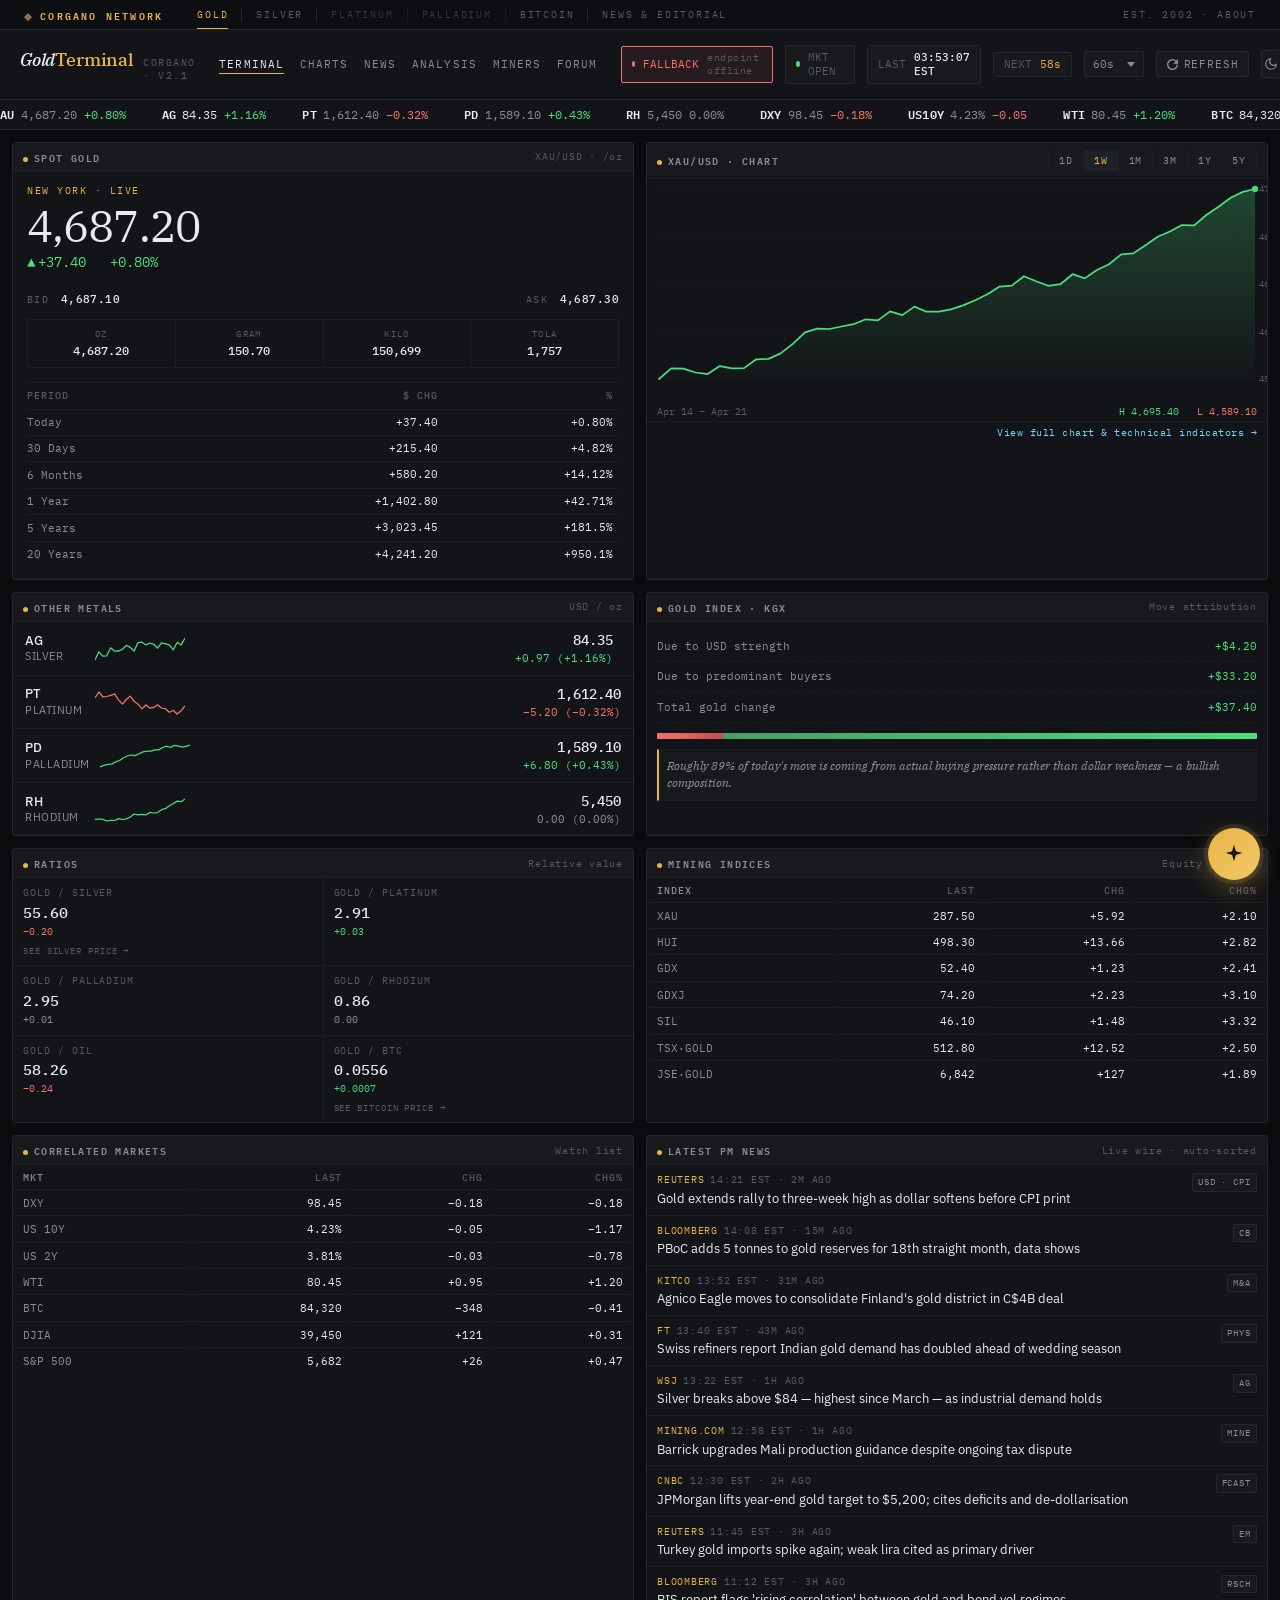
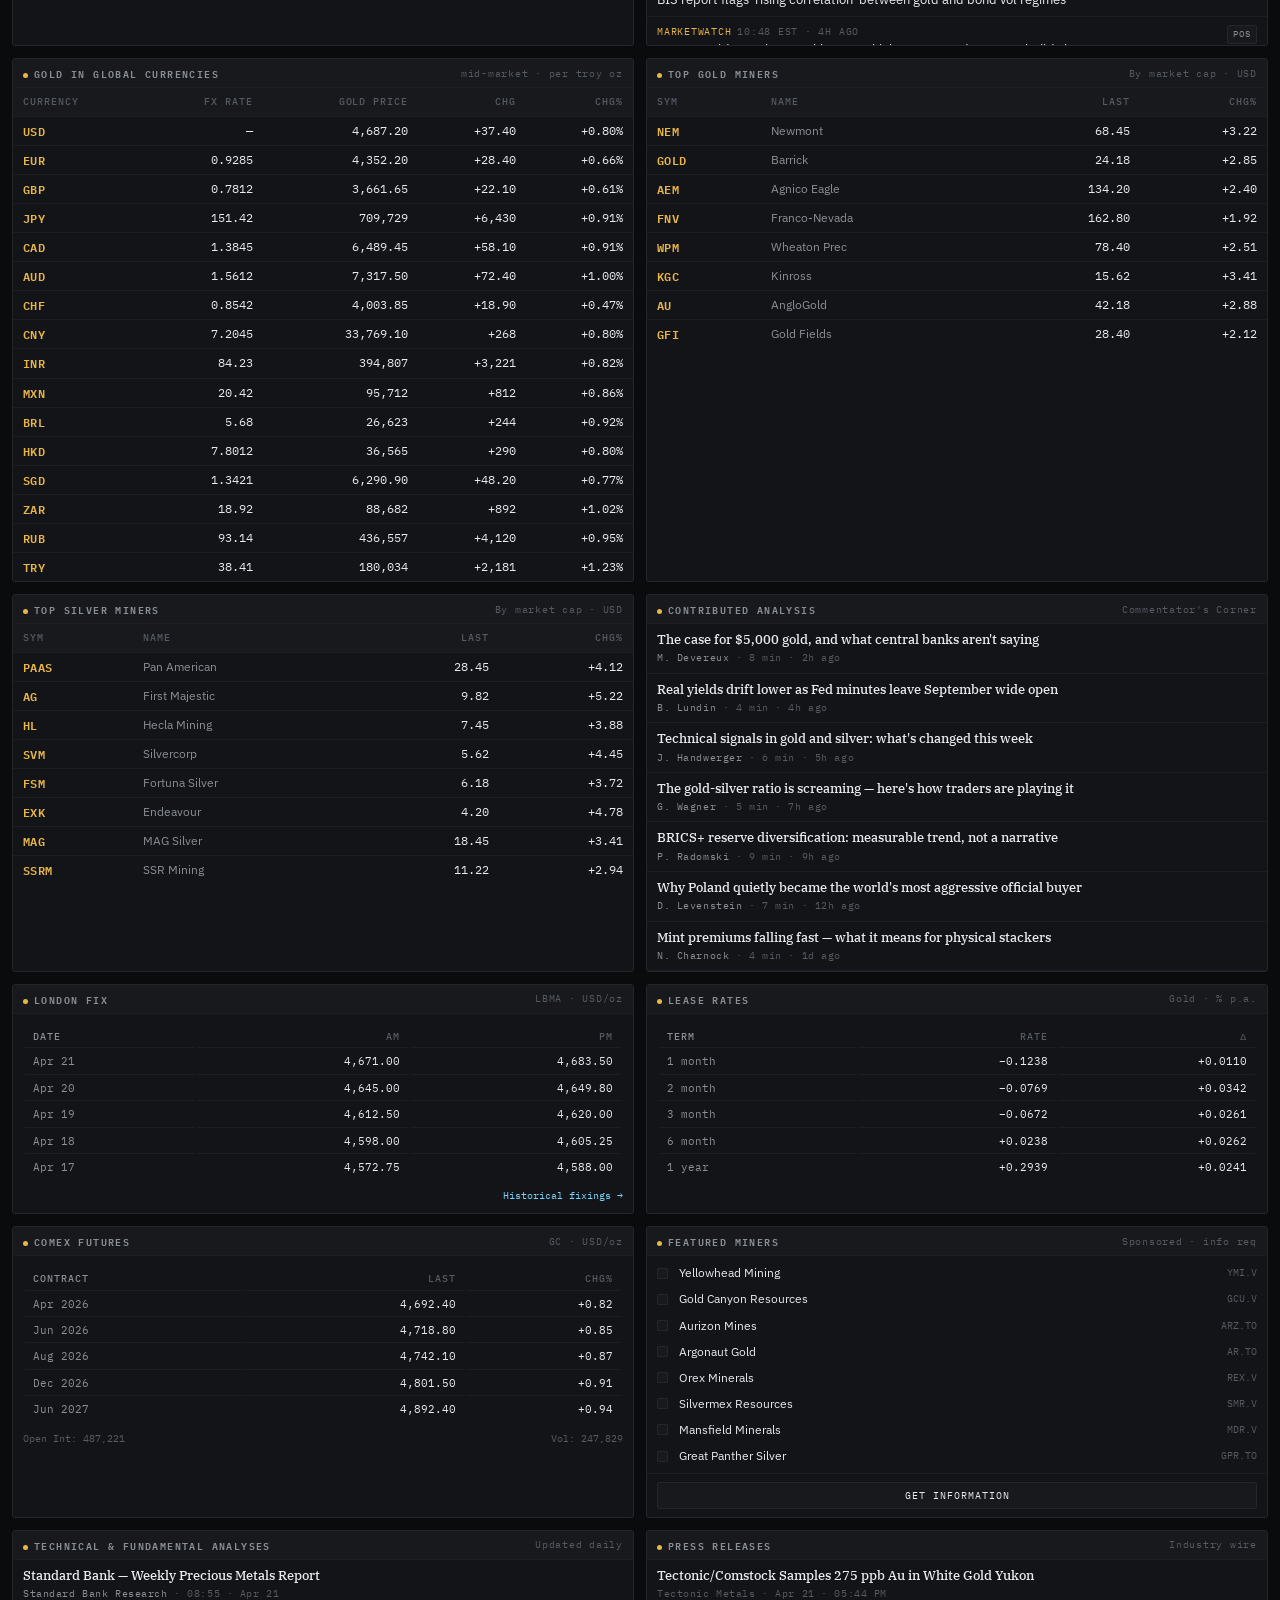
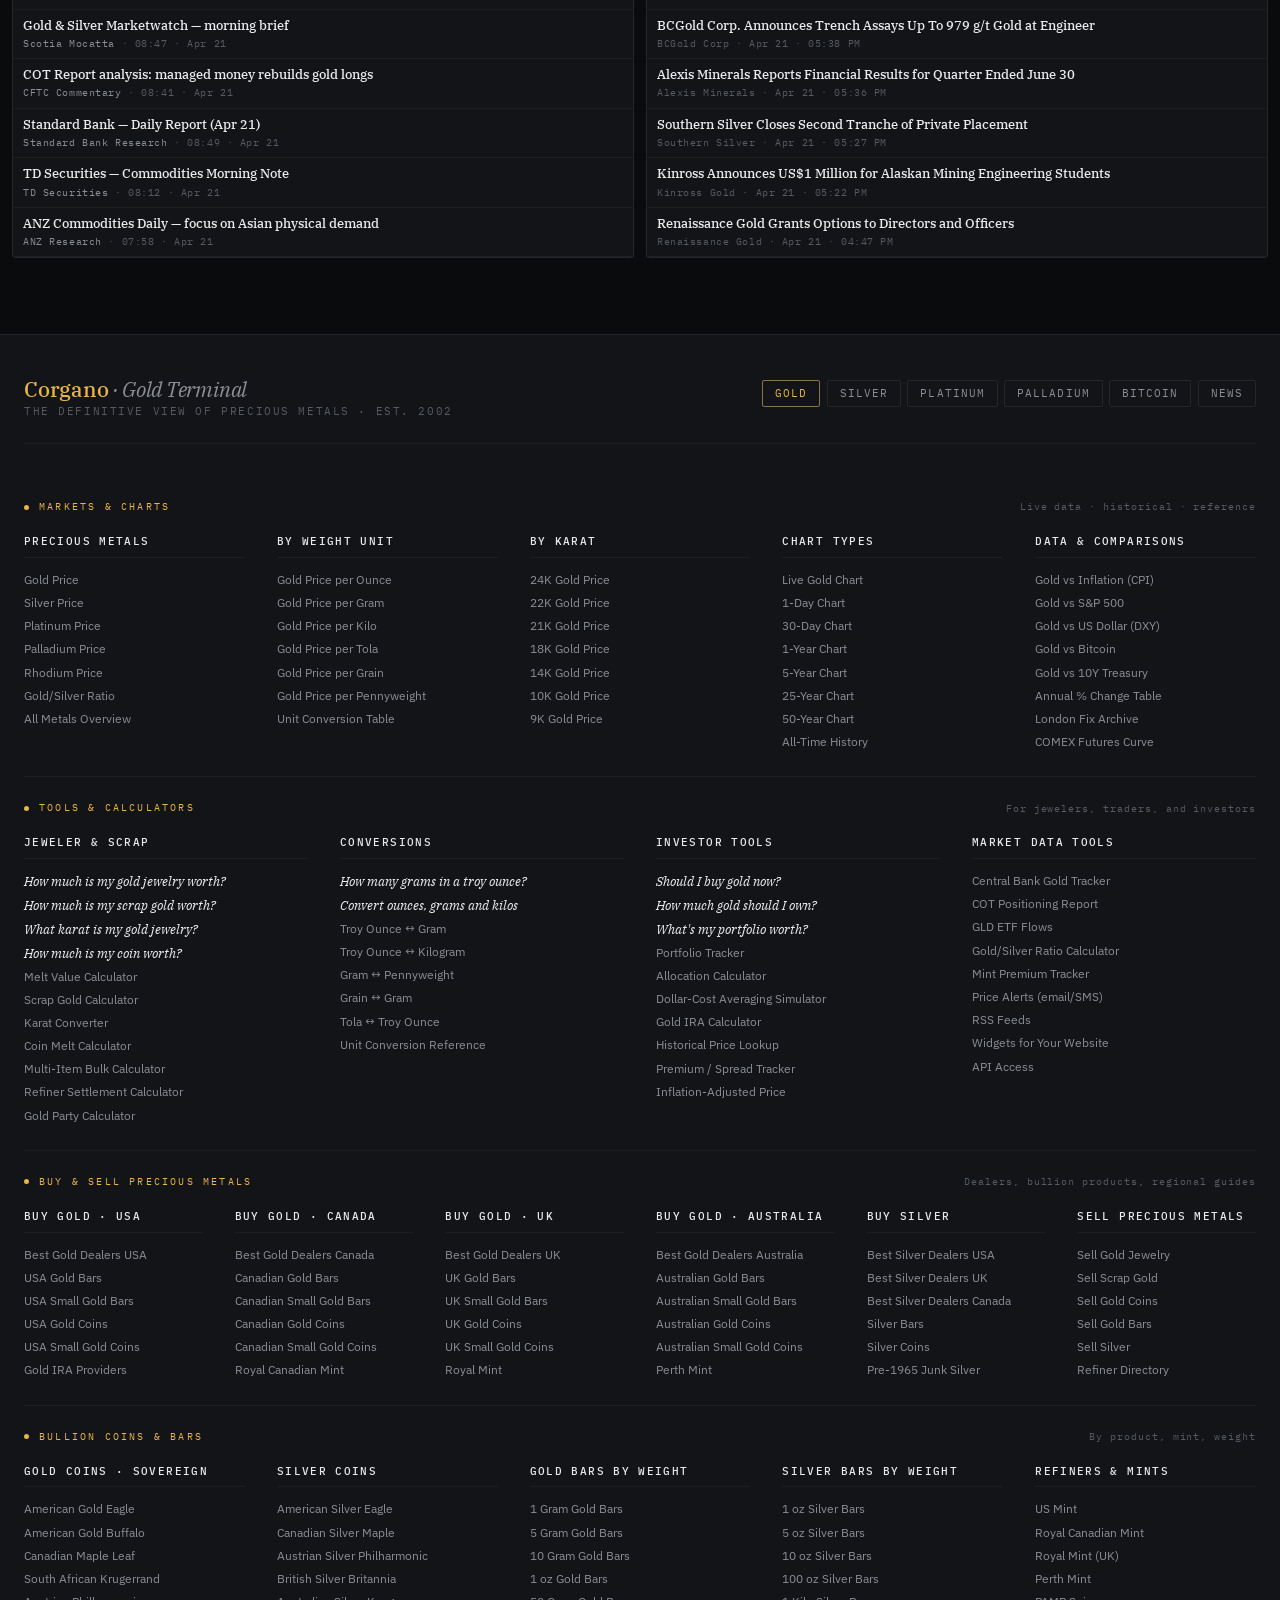
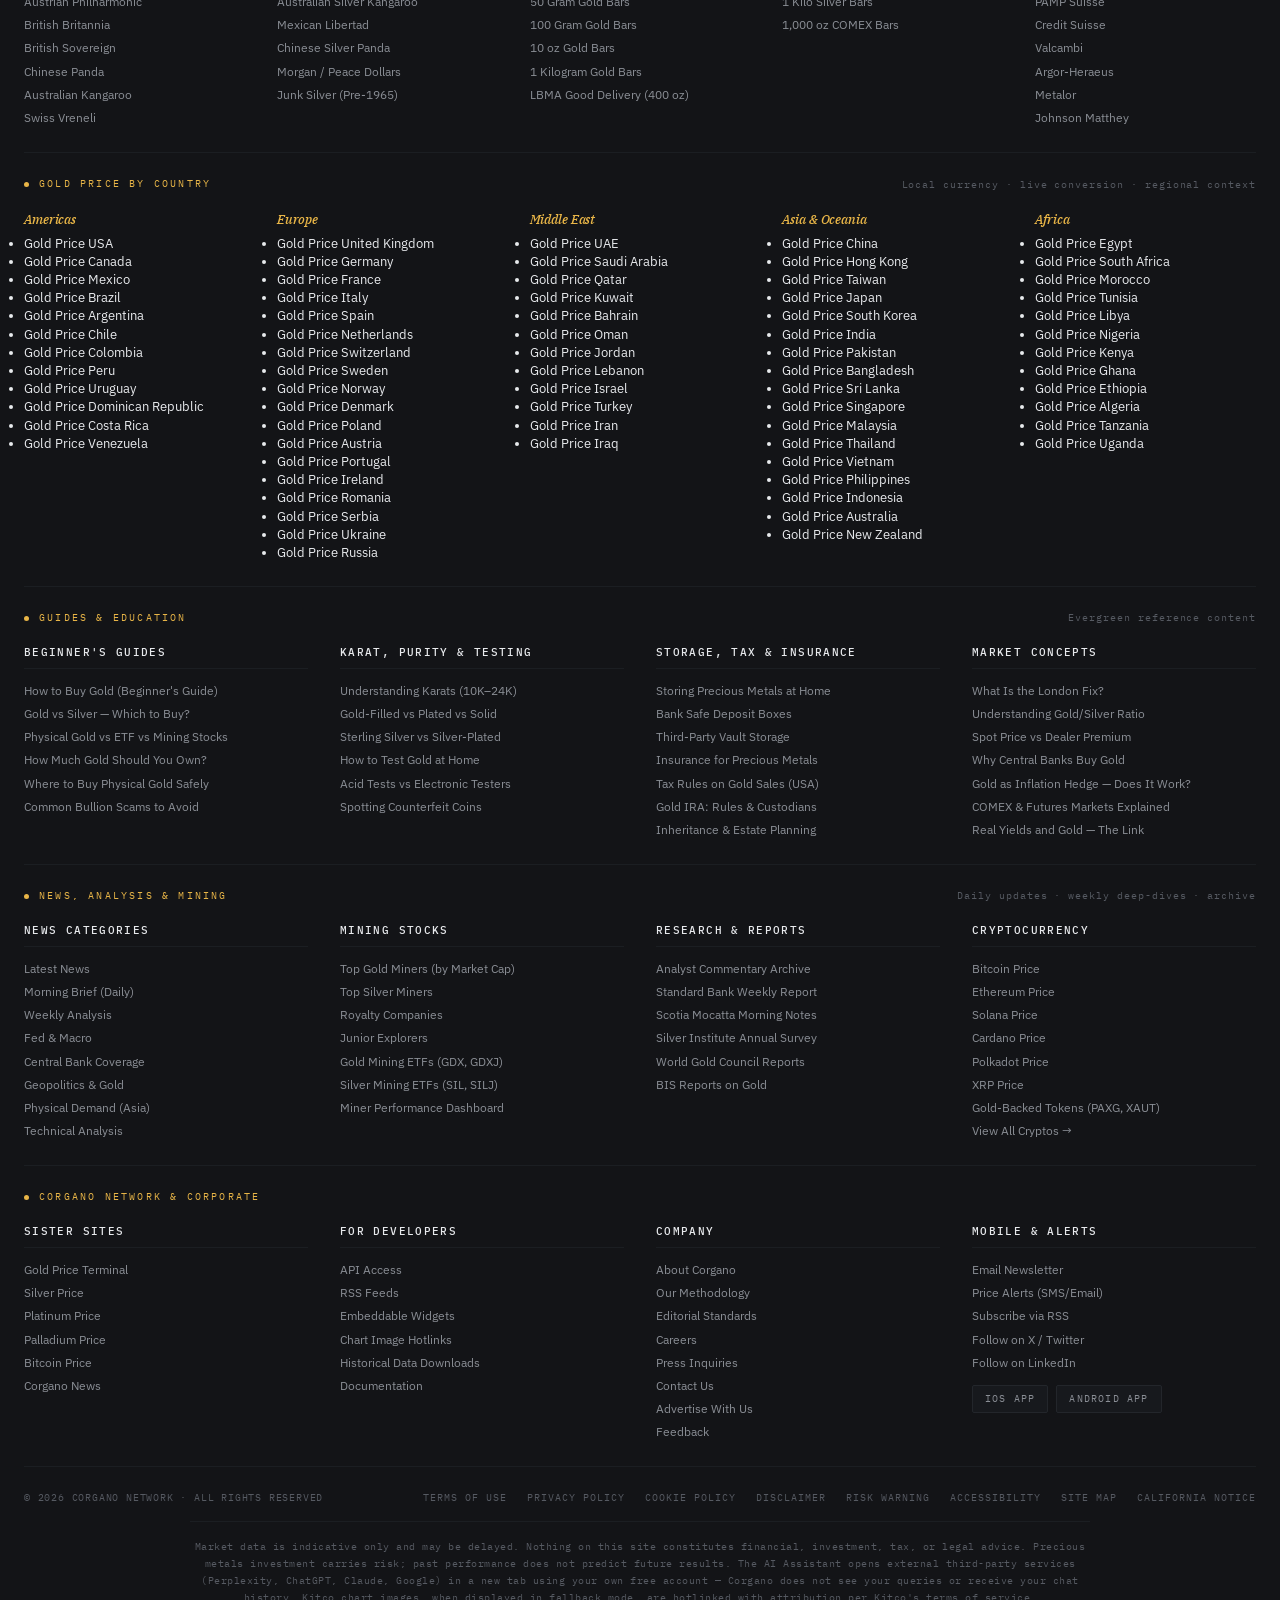
==== public/index.html @ 80f27fff "Initial" ====
<!DOCTYPE html>
<html lang="en" data-theme="dark">
<head>
<meta charset="UTF-8">
<meta name="viewport" content="width=device-width, initial-scale=1.0">
<title>Gold Terminal — Corgano Network</title>
<meta name="description" content="Live precious metals dashboard: gold, silver, platinum, palladium. Spot prices, ratios, news, miners, and FX — all on one page.">

<link rel="preconnect" href="https://fonts.googleapis.com">
<link rel="preconnect" href="https://fonts.gstatic.com" crossorigin>
<link href="https://fonts.googleapis.com/css2?family=IBM+Plex+Sans:wght@300;400;500;600;700&family=IBM+Plex+Mono:wght@400;500;600&family=IBM+Plex+Serif:ital,wght@0,400;0,500;0,600;1,400&display=swap" rel="stylesheet">

<style>
  :root[data-theme="dark"] {
    --bg: #0a0b0d;
    --bg-raised: #131417;
    --bg-card: #17191d;
    --bg-hover: #1e2126;
    --border: #23262b;
    --border-soft: #1b1e22;
    --text: #e8eaed;
    --text-muted: #8a8e95;
    --text-dim: #565a62;
    --gold: #e8b547;
    --gold-bright: #f4c969;
    --gold-dim: #8a7347;
    --up: #4ade80;
    --up-bg: rgba(74, 222, 128, 0.1);
    --down: #f87171;
    --down-bg: rgba(248, 113, 113, 0.1);
    --flat: #8a8e95;
    --link: #7dd3fc;
  }

  :root[data-theme="light"] {
    --bg: #faf7f0;
    --bg-raised: #ffffff;
    --bg-card: #ffffff;
    --bg-hover: #f3ede0;
    --border: #e5ddc8;
    --border-soft: #eee6d0;
    --text: #1a1510;
    --text-muted: #6b6152;
    --text-dim: #9a8e7a;
    --gold: #b8893a;
    --gold-bright: #c9a961;
    --gold-dim: #8a7347;
    --up: #15803d;
    --up-bg: rgba(21, 128, 61, 0.08);
    --down: #b91c1c;
    --down-bg: rgba(185, 28, 28, 0.08);
    --flat: #6b6152;
    --link: #0369a1;
  }

  * { box-sizing: border-box; margin: 0; padding: 0; }
  html { scroll-behavior: smooth; }
  body {
    font-family: 'IBM Plex Sans', -apple-system, sans-serif;
    background: var(--bg);
    color: var(--text);
    font-size: 13px;
    line-height: 1.4;
    -webkit-font-smoothing: antialiased;
    min-height: 100vh;
  }
  a { color: inherit; text-decoration: none; }
  button { font-family: inherit; cursor: pointer; border: none; background: none; color: inherit; }

  /* ─── monospace utilities ─── */
  .mono { font-family: 'IBM Plex Mono', monospace; font-variant-numeric: tabular-nums; }
  .up { color: var(--up); }
  .down { color: var(--down); }
  .flat { color: var(--flat); }

  /* ─── top bar ─── */
  .topbar {
    display: flex;
    align-items: center;
    gap: 1.5rem;
    padding: 0.65rem 1.25rem;
    background: var(--bg-raised);
    border-bottom: 1px solid var(--border);
    position: sticky;
    top: 0;
    z-index: 100;
  }
  .brand {
    display: flex;
    align-items: baseline;
    gap: 0.6rem;
  }
  .brand-mark {
    font-family: 'IBM Plex Serif', serif;
    font-style: italic;
    font-weight: 500;
    font-size: 1.15rem;
    letter-spacing: -0.01em;
  }
  .brand-mark em { color: var(--gold); font-style: normal; }
  .brand-sub {
    font-family: 'IBM Plex Mono', monospace;
    font-size: 9.5px;
    letter-spacing: 0.15em;
    text-transform: uppercase;
    color: var(--text-dim);
  }

  .topnav {
    display: flex;
    gap: 1rem;
    font-family: 'IBM Plex Mono', monospace;
    font-size: 10.5px;
    letter-spacing: 0.1em;
    text-transform: uppercase;
    color: var(--text-muted);
  }
  .topnav a { transition: color 0.15s; padding: 2px 0; }
  .topnav a:hover { color: var(--gold); }
  .topnav a.active { color: var(--text); border-bottom: 1px solid var(--gold); }

  .topbar-right {
    margin-left: auto;
    display: flex;
    align-items: center;
    gap: 0.75rem;
  }
  .status-pill {
    display: flex;
    align-items: center;
    gap: 8px;
    padding: 4px 10px;
    background: var(--bg-card);
    border: 1px solid var(--border);
    border-radius: 2px;
    font-family: 'IBM Plex Mono', monospace;
    font-size: 10.5px;
  }
  .status-dot {
    width: 6px; height: 6px; border-radius: 50%;
    background: var(--up);
    animation: livepulse 2s ease-in-out infinite;
  }
  @keyframes livepulse {
    0%, 100% { opacity: 1; box-shadow: 0 0 0 0 rgba(74, 222, 128, 0.4); }
    50% { opacity: 0.5; box-shadow: 0 0 0 3px rgba(74, 222, 128, 0); }
  }
  .status-label { color: var(--text-dim); }
  .status-value { color: var(--text); font-weight: 500; }
  .countdown-value { color: var(--gold); }

  .icon-btn {
    width: 28px; height: 28px;
    display: inline-flex;
    align-items: center;
    justify-content: center;
    background: var(--bg-card);
    border: 1px solid var(--border);
    border-radius: 2px;
    color: var(--text-muted);
    transition: all 0.15s;
  }
  .icon-btn:hover { color: var(--gold); border-color: var(--gold-dim); }

  .refresh-btn {
    display: flex;
    align-items: center;
    gap: 6px;
    padding: 5px 10px;
    background: var(--bg-card);
    border: 1px solid var(--border);
    border-radius: 2px;
    font-family: 'IBM Plex Mono', monospace;
    font-size: 10.5px;
    text-transform: uppercase;
    letter-spacing: 0.08em;
    color: var(--text-muted);
    transition: all 0.15s;
  }
  .refresh-btn:hover { color: var(--gold); border-color: var(--gold-dim); }
  .refresh-btn svg { width: 11px; height: 11px; }

  select.refresh-select {
    padding: 5px 8px;
    background: var(--bg-card);
    border: 1px solid var(--border);
    color: var(--text-muted);
    font-family: 'IBM Plex Mono', monospace;
    font-size: 10.5px;
    border-radius: 2px;
    appearance: none;
    padding-right: 22px;
    background-image: url("data:image/svg+xml;utf8,<svg xmlns='http://www.w3.org/2000/svg' viewBox='0 0 10 6' fill='%238a8e95'><path d='M0 0l5 6 5-6z'/></svg>");
    background-repeat: no-repeat;
    background-position: right 8px center;
    background-size: 8px;
  }

  .ai-trigger {
    display: flex;
    align-items: center;
    gap: 6px;
    padding: 5px 12px;
    background: linear-gradient(135deg, var(--gold), var(--gold-bright));
    color: #1a1510;
    border: none;
    border-radius: 2px;
    font-family: 'IBM Plex Mono', monospace;
    font-size: 10.5px;
    text-transform: uppercase;
    letter-spacing: 0.1em;
    font-weight: 600;
    transition: transform 0.15s;
  }
  .ai-trigger:hover { transform: translateY(-1px); }
  .ai-trigger svg { width: 12px; height: 12px; }

  /* ─── ticker ─── */
  .ticker-strip {
    background: var(--bg-raised);
    border-bottom: 1px solid var(--border);
    overflow: hidden;
    white-space: nowrap;
  }
  .ticker-track {
    display: inline-flex;
    gap: 2.25rem;
    padding: 6px 0;
    animation: ticker 80s linear infinite;
    font-family: 'IBM Plex Mono', monospace;
    font-size: 11.5px;
  }
  .ticker-item { color: var(--text-muted); }
  .ticker-item strong {
    color: var(--text);
    font-weight: 600;
    margin-right: 6px;
    letter-spacing: 0.03em;
  }
  @keyframes ticker {
    from { transform: translateX(0); }
    to { transform: translateX(-50%); }
  }

  /* ─── grid layout ─── */
  .board {
    padding: 0.75rem;
    display: grid;
    grid-template-columns: repeat(12, 1fr);
    gap: 0.75rem;
    max-width: 1600px;
    margin: 0 auto;
  }

  .panel {
    background: var(--bg-raised);
    border: 1px solid var(--border);
    border-radius: 3px;
    overflow: hidden;
    display: flex;
    flex-direction: column;
  }
  .panel-header {
    display: flex;
    align-items: center;
    justify-content: space-between;
    padding: 7px 10px;
    background: var(--bg-card);
    border-bottom: 1px solid var(--border-soft);
    flex-shrink: 0;
  }
  .panel-title {
    font-family: 'IBM Plex Mono', monospace;
    font-size: 10px;
    font-weight: 600;
    letter-spacing: 0.14em;
    text-transform: uppercase;
    color: var(--text-muted);
  }
  .panel-title .gold-dot {
    display: inline-block;
    width: 5px; height: 5px;
    background: var(--gold);
    border-radius: 50%;
    margin-right: 6px;
    vertical-align: middle;
  }
  .panel-meta {
    font-family: 'IBM Plex Mono', monospace;
    font-size: 9.5px;
    color: var(--text-dim);
    letter-spacing: 0.08em;
  }
  .panel-body { padding: 10px; flex: 1; }
  .panel-body.tight { padding: 0; }

  /* ─── col spans ─── */
  .c1  { grid-column: span 1; } .c2  { grid-column: span 2; }
  .c3  { grid-column: span 3; } .c4  { grid-column: span 4; }
  .c5  { grid-column: span 5; } .c6  { grid-column: span 6; }
  .c7  { grid-column: span 7; } .c8  { grid-column: span 8; }
  .c9  { grid-column: span 9; } .c10 { grid-column: span 10; }
  .c12 { grid-column: span 12; }

  /* ─── spot hero panel ─── */
  .spot-hero { padding: 12px 14px; }
  .spot-symbol {
    font-family: 'IBM Plex Mono', monospace;
    font-size: 10px;
    letter-spacing: 0.15em;
    color: var(--gold);
    text-transform: uppercase;
  }
  .spot-price {
    font-family: 'IBM Plex Serif', serif;
    font-size: 2.75rem;
    font-weight: 400;
    line-height: 1;
    letter-spacing: -0.02em;
    margin: 6px 0 4px;
    font-variant-numeric: tabular-nums;
    position: relative;
    transition: color 0.4s;
  }
  .spot-price.flash-up { color: var(--up); }
  .spot-price.flash-down { color: var(--down); }
  .spot-change {
    font-family: 'IBM Plex Mono', monospace;
    font-size: 0.9rem;
    margin-bottom: 12px;
  }
  .spot-change .arrow { margin-right: 2px; }

  .spot-grid {
    display: grid;
    grid-template-columns: 1fr 1fr;
    gap: 8px 14px;
    padding-top: 10px;
    border-top: 1px solid var(--border-soft);
  }
  .spot-kv { display: flex; flex-direction: column; gap: 2px; }
  .spot-kv-label {
    font-family: 'IBM Plex Mono', monospace;
    font-size: 9.5px;
    letter-spacing: 0.1em;
    text-transform: uppercase;
    color: var(--text-dim);
  }
  .spot-kv-value {
    font-family: 'IBM Plex Mono', monospace;
    font-size: 12px;
    color: var(--text);
    font-variant-numeric: tabular-nums;
  }

  /* ─── chart panel ─── */
  .chart-tabs {
    display: flex;
    gap: 0;
    border-left: 1px solid var(--border-soft);
  }
  .chart-tab {
    padding: 4px 10px;
    font-family: 'IBM Plex Mono', monospace;
    font-size: 10px;
    letter-spacing: 0.08em;
    color: var(--text-muted);
    border-right: 1px solid var(--border-soft);
    transition: all 0.15s;
  }
  .chart-tab:hover { color: var(--text); background: var(--bg-hover); }
  .chart-tab.active { color: var(--gold); background: var(--bg-hover); }

  .chart-canvas { position: relative; width: 100%; height: 220px; }
  .chart-canvas svg { width: 100%; height: 100%; display: block; }
  .chart-legend {
    display: flex;
    justify-content: space-between;
    padding: 6px 10px 2px;
    font-family: 'IBM Plex Mono', monospace;
    font-size: 10px;
    color: var(--text-dim);
  }
  .chart-expand {
    padding: 4px 10px;
    border-top: 1px solid var(--border-soft);
    font-family: 'IBM Plex Mono', monospace;
    font-size: 10px;
    color: var(--link);
    text-align: right;
    letter-spacing: 0.05em;
  }
  .chart-expand:hover { color: var(--gold); }

  /* ─── metals stack (silver/plat/pall/rhodium) ─── */
  .metals-stack { display: flex; flex-direction: column; }
  .metal-row {
    display: grid;
    grid-template-columns: auto 1fr auto;
    gap: 10px;
    align-items: center;
    padding: 9px 12px;
    border-bottom: 1px solid var(--border-soft);
  }
  .metal-row:last-child { border-bottom: none; }
  .metal-row:hover { background: var(--bg-hover); }
  .metal-name {
    font-family: 'IBM Plex Sans', sans-serif;
    font-size: 11px;
    text-transform: uppercase;
    letter-spacing: 0.05em;
    color: var(--text-muted);
    min-width: 60px;
  }
  .metal-name strong { color: var(--text); display: block; font-weight: 500; font-size: 12.5px; letter-spacing: 0.02em; }
  .metal-spark { height: 28px; }
  .metal-vals { text-align: right; font-family: 'IBM Plex Mono', monospace; }
  .metal-price { font-size: 13.5px; font-weight: 500; color: var(--text); }
  .metal-chg { font-size: 10.5px; margin-top: 1px; }

  /* ─── KGI attribution ─── */
  .kgi-row {
    display: grid;
    grid-template-columns: 1fr auto;
    gap: 8px;
    padding: 7px 0;
    border-bottom: 1px dashed var(--border-soft);
    font-family: 'IBM Plex Mono', monospace;
    font-size: 11px;
  }
  .kgi-row:last-child { border-bottom: none; font-weight: 600; padding-top: 10px; }
  .kgi-row-label { color: var(--text-muted); }
  .kgi-row-value { font-variant-numeric: tabular-nums; }
  .kgi-bar {
    height: 6px;
    background: var(--bg-card);
    border-radius: 1px;
    margin-top: 10px;
    display: flex;
    overflow: hidden;
  }
  .kgi-bar-seg {
    height: 100%;
    display: flex;
    align-items: center;
    padding: 0 4px;
  }
  .kgi-bar-usd { background: linear-gradient(90deg, var(--down), #c74c4c); flex-basis: 10%; }
  .kgi-bar-buyers { background: linear-gradient(90deg, #4a9d60, var(--up)); flex-basis: 90%; }
  .kgi-summary {
    margin-top: 10px;
    padding: 8px;
    background: var(--bg-card);
    border: 1px solid var(--border-soft);
    border-left: 2px solid var(--gold);
    font-family: 'IBM Plex Serif', serif;
    font-size: 11.5px;
    font-style: italic;
    color: var(--text-muted);
    line-height: 1.45;
  }

  /* ─── ratios ─── */
  .ratio-grid {
    display: grid;
    grid-template-columns: 1fr 1fr;
    gap: 1px;
    background: var(--border-soft);
  }
  .ratio-cell {
    background: var(--bg-raised);
    padding: 8px 10px;
    display: flex;
    flex-direction: column;
    gap: 2px;
  }
  .ratio-label {
    font-family: 'IBM Plex Mono', monospace;
    font-size: 9.5px;
    letter-spacing: 0.1em;
    text-transform: uppercase;
    color: var(--text-dim);
  }
  .ratio-value {
    font-family: 'IBM Plex Mono', monospace;
    font-size: 15px;
    font-weight: 500;
    color: var(--text);
    font-variant-numeric: tabular-nums;
  }
  .ratio-chg { font-family: 'IBM Plex Mono', monospace; font-size: 10px; }

  /* ─── generic data table ─── */
  table.dt {
    width: 100%;
    border-collapse: collapse;
    font-family: 'IBM Plex Mono', monospace;
    font-size: 11.5px;
  }
  table.dt th {
    text-align: left;
    padding: 7px 10px;
    font-family: 'IBM Plex Mono', monospace;
    font-size: 9.5px;
    font-weight: 500;
    letter-spacing: 0.1em;
    text-transform: uppercase;
    color: var(--text-dim);
    background: var(--bg-card);
    border-bottom: 1px solid var(--border-soft);
    position: sticky;
    top: 0;
  }
  table.dt th.num, table.dt td.num { text-align: right; font-variant-numeric: tabular-nums; }
  table.dt td {
    padding: 6px 10px;
    border-bottom: 1px solid var(--border-soft);
    color: var(--text);
  }
  table.dt tr:last-child td { border-bottom: none; }
  table.dt tr:hover td { background: var(--bg-hover); }
  table.dt .sym {
    font-weight: 600;
    color: var(--gold);
    letter-spacing: 0.03em;
  }
  table.dt .name {
    color: var(--text-muted);
    font-family: 'IBM Plex Sans', sans-serif;
    font-size: 11.5px;
  }

  /* ─── news feed ─── */
  .news-list { max-height: 480px; overflow-y: auto; }
  .news-list::-webkit-scrollbar { width: 6px; }
  .news-list::-webkit-scrollbar-track { background: transparent; }
  .news-list::-webkit-scrollbar-thumb { background: var(--border); border-radius: 3px; }
  .news-item {
    display: grid;
    grid-template-columns: 1fr auto;
    gap: 10px;
    padding: 8px 10px;
    border-bottom: 1px solid var(--border-soft);
    align-items: start;
    cursor: pointer;
  }
  .news-item:hover { background: var(--bg-hover); }
  .news-item:hover .news-head { color: var(--gold); }
  .news-meta {
    font-family: 'IBM Plex Mono', monospace;
    font-size: 9.5px;
    letter-spacing: 0.08em;
    color: var(--text-dim);
    margin-bottom: 3px;
    text-transform: uppercase;
  }
  .news-source { color: var(--gold); margin-right: 6px; }
  .news-head {
    font-size: 12.5px;
    line-height: 1.35;
    color: var(--text);
    transition: color 0.15s;
    font-weight: 400;
  }
  .news-tag {
    font-family: 'IBM Plex Mono', monospace;
    font-size: 9px;
    letter-spacing: 0.1em;
    text-transform: uppercase;
    padding: 2px 5px;
    background: var(--bg-card);
    border: 1px solid var(--border);
    color: var(--text-muted);
    border-radius: 2px;
    white-space: nowrap;
    align-self: start;
  }

  /* ─── commentary list ─── */
  .cmt-item {
    padding: 8px 10px;
    border-bottom: 1px solid var(--border-soft);
    cursor: pointer;
  }
  .cmt-item:hover { background: var(--bg-hover); }
  .cmt-item:hover .cmt-title { color: var(--gold); }
  .cmt-title {
    font-family: 'IBM Plex Serif', serif;
    font-size: 13px;
    line-height: 1.25;
    font-weight: 500;
    color: var(--text);
    margin-bottom: 3px;
    transition: color 0.15s;
  }
  .cmt-byline {
    font-family: 'IBM Plex Mono', monospace;
    font-size: 9.5px;
    letter-spacing: 0.06em;
    color: var(--text-dim);
  }
  .cmt-byline .author { color: var(--text-muted); }

  /* ─── lease rates / london fix compact tables ─── */
  .mini-table { width: 100%; font-family: 'IBM Plex Mono', monospace; font-size: 11px; }
  .mini-table th, .mini-table td {
    padding: 4px 8px;
    text-align: right;
    font-variant-numeric: tabular-nums;
  }
  .mini-table th:first-child, .mini-table td:first-child { text-align: left; color: var(--text-muted); }
  .mini-table th {
    font-size: 9.5px;
    text-transform: uppercase;
    letter-spacing: 0.1em;
    color: var(--text-dim);
    font-weight: 500;
    border-bottom: 1px solid var(--border-soft);
  }
  .mini-table td { border-bottom: 1px solid var(--border-soft); color: var(--text); }
  .mini-table tr:last-child td { border-bottom: none; }

  /* ─── featured miners (ad-style) ─── */
  .featured-list { padding: 4px 0; }
  .featured-row {
    display: grid;
    grid-template-columns: 14px 1fr auto;
    gap: 8px;
    align-items: center;
    padding: 5px 10px;
    cursor: pointer;
    font-size: 11.5px;
  }
  .featured-row:hover { background: var(--bg-hover); }
  .featured-row:hover .featured-name { color: var(--gold); }
  .featured-check {
    width: 11px; height: 11px;
    border: 1px solid var(--border);
    border-radius: 1px;
    background: var(--bg-card);
  }
  .featured-name { color: var(--text); transition: color 0.15s; }
  .featured-ticker {
    font-family: 'IBM Plex Mono', monospace;
    font-size: 10px;
    color: var(--text-dim);
  }

  /* ─── footer ─── */
  footer {
    padding: 2rem 1.25rem 1.5rem;
    border-top: 1px solid var(--border);
    background: var(--bg-raised);
    margin-top: 1rem;
  }
  .foot-grid {
    max-width: 1600px;
    margin: 0 auto;
    display: grid;
    grid-template-columns: 2fr 1fr 1fr 1fr;
    gap: 2rem;
    padding-bottom: 1.5rem;
    border-bottom: 1px solid var(--border-soft);
  }
  .foot-brand-line {
    font-family: 'IBM Plex Serif', serif;
    font-style: italic;
    font-size: 1rem;
    color: var(--text-muted);
    margin-bottom: 8px;
  }
  .foot-brand-line strong { color: var(--gold); font-style: normal; font-weight: 500; }
  .foot-desc { font-size: 12px; color: var(--text-dim); line-height: 1.5; max-width: 40ch; }
  .foot-col h4 {
    font-family: 'IBM Plex Mono', monospace;
    font-size: 10px;
    letter-spacing: 0.15em;
    text-transform: uppercase;
    color: var(--text-dim);
    margin-bottom: 10px;
    font-weight: 500;
  }
  .foot-col ul { list-style: none; display: flex; flex-direction: column; gap: 6px; }
  .foot-col a { font-size: 12px; color: var(--text-muted); transition: color 0.15s; }
  .foot-col a:hover { color: var(--gold); }
  .foot-bottom {
    max-width: 1600px;
    margin: 1.5rem auto 0;
    font-family: 'IBM Plex Mono', monospace;
    font-size: 10px;
    color: var(--text-dim);
    letter-spacing: 0.05em;
    line-height: 1.6;
  }

  /* ─── AI widget ─── */
  .ai-widget {
    position: fixed;
    bottom: 1.25rem;
    right: 1.25rem;
    z-index: 200;
  }
  .ai-fab {
    width: 52px; height: 52px;
    border-radius: 50%;
    background: linear-gradient(135deg, var(--gold), var(--gold-bright));
    color: #1a1510;
    display: flex;
    align-items: center;
    justify-content: center;
    box-shadow: 0 8px 24px rgba(232, 181, 71, 0.3), 0 0 0 4px rgba(232, 181, 71, 0.12);
    cursor: pointer;
    transition: transform 0.2s ease;
  }
  .ai-fab:hover { transform: scale(1.08); }
  .ai-fab svg { width: 22px; height: 22px; }
  .ai-fab.open { transform: rotate(45deg); }

  .ai-panel {
    position: absolute;
    bottom: 64px;
    right: 0;
    width: 360px;
    background: var(--bg-raised);
    border: 1px solid var(--border);
    border-radius: 4px;
    box-shadow: 0 20px 60px rgba(0,0,0,0.5);
    overflow: hidden;
    display: none;
    flex-direction: column;
  }
  .ai-panel.open { display: flex; animation: slideUp 0.25s ease; }
  @keyframes slideUp {
    from { opacity: 0; transform: translateY(12px); }
    to { opacity: 1; transform: translateY(0); }
  }
  .ai-panel-head {
    padding: 12px 14px;
    background: var(--bg-card);
    border-bottom: 1px solid var(--border-soft);
  }
  .ai-panel-title {
    font-family: 'IBM Plex Serif', serif;
    font-size: 15px;
    font-weight: 500;
    margin-bottom: 2px;
  }
  .ai-panel-title em { font-style: italic; color: var(--gold); }
  .ai-panel-sub {
    font-family: 'IBM Plex Mono', monospace;
    font-size: 10px;
    letter-spacing: 0.08em;
    color: var(--text-dim);
    text-transform: uppercase;
  }
  .ai-service-row {
    display: flex;
    gap: 4px;
    padding: 10px 14px;
    border-bottom: 1px solid var(--border-soft);
    background: var(--bg-card);
  }
  .ai-service-label {
    font-family: 'IBM Plex Mono', monospace;
    font-size: 10px;
    text-transform: uppercase;
    letter-spacing: 0.1em;
    color: var(--text-dim);
    align-self: center;
    margin-right: 6px;
  }
  .ai-svc-btn {
    padding: 4px 10px;
    background: var(--bg-raised);
    border: 1px solid var(--border);
    border-radius: 2px;
    font-family: 'IBM Plex Mono', monospace;
    font-size: 10.5px;
    color: var(--text-muted);
    transition: all 0.15s;
  }
  .ai-svc-btn:hover { color: var(--text); border-color: var(--gold-dim); }
  .ai-svc-btn.active { color: #1a1510; background: var(--gold); border-color: var(--gold); font-weight: 600; }

  .ai-prompts { padding: 10px 14px; }
  .ai-prompts h5 {
    font-family: 'IBM Plex Mono', monospace;
    font-size: 9.5px;
    letter-spacing: 0.15em;
    text-transform: uppercase;
    color: var(--text-dim);
    margin-bottom: 8px;
    font-weight: 500;
  }
  .ai-prompt-list { display: flex; flex-direction: column; gap: 4px; }
  .ai-prompt-btn {
    text-align: left;
    padding: 8px 10px;
    background: var(--bg-card);
    border: 1px solid var(--border-soft);
    border-radius: 2px;
    font-size: 12px;
    color: var(--text);
    transition: all 0.15s;
    display: flex;
    align-items: center;
    justify-content: space-between;
  }
  .ai-prompt-btn:hover {
    border-color: var(--gold-dim);
    background: var(--bg-hover);
  }
  .ai-prompt-btn svg {
    width: 11px; height: 11px;
    color: var(--text-dim);
    transition: all 0.15s;
  }
  .ai-prompt-btn:hover svg { color: var(--gold); transform: translateX(2px); }

  .ai-custom {
    padding: 10px 14px;
    border-top: 1px solid var(--border-soft);
    background: var(--bg-card);
    display: flex;
    gap: 6px;
  }
  .ai-custom input {
    flex: 1;
    background: var(--bg-raised);
    border: 1px solid var(--border);
    color: var(--text);
    padding: 7px 10px;
    border-radius: 2px;
    font-family: 'IBM Plex Sans', sans-serif;
    font-size: 12px;
  }
  .ai-custom input:focus { outline: none; border-color: var(--gold-dim); }
  .ai-custom button {
    padding: 7px 12px;
    background: var(--gold);
    color: #1a1510;
    border-radius: 2px;
    font-family: 'IBM Plex Mono', monospace;
    font-size: 11px;
    font-weight: 600;
    text-transform: uppercase;
    letter-spacing: 0.08em;
  }

  /* ─── Corgano in-house commentary badges ─── */
  .cmt-corgano {
    position: relative;
    border-left: 2px solid var(--gold);
  }
  .cmt-corgano:hover { background: var(--bg-hover); }
  .cmt-corgano-badge {
    display: inline-block;
    font-family: 'IBM Plex Mono', monospace;
    font-size: 8.5px;
    font-weight: 600;
    letter-spacing: 0.2em;
    color: var(--gold);
    padding: 1px 5px;
    border: 1px solid var(--gold-dim);
    border-radius: 2px;
    margin-right: 6px;
    vertical-align: 1px;
  }
  .cmt-category {
    font-family: 'IBM Plex Mono', monospace;
    font-size: 9px;
    letter-spacing: 0.12em;
    text-transform: uppercase;
    color: var(--text-dim);
    margin-right: 6px;
  }
  .cmt-excerpt {
    font-family: 'IBM Plex Sans', sans-serif;
    font-size: 11.5px;
    line-height: 1.4;
    color: var(--text-muted);
    margin-top: 4px;
    margin-bottom: 4px;
    display: -webkit-box;
    -webkit-line-clamp: 2;
    line-clamp: 2;
    -webkit-box-orient: vertical;
    overflow: hidden;
  }

  /* ─── bid/ask compact strip ─── */
  .bid-ask-strip {
    display: flex;
    justify-content: space-between;
    gap: 10px;
    padding: 8px 0 0;
    font-family: 'IBM Plex Mono', monospace;
    font-size: 10.5px;
    color: var(--text-dim);
    letter-spacing: 0.04em;
    margin-bottom: 12px;
  }
  .bid-ask-strip em {
    font-style: normal;
    text-transform: uppercase;
    letter-spacing: 0.15em;
    font-size: 9.5px;
    margin-right: 4px;
  }
  .bid-ask-strip b { color: var(--text); font-weight: 500; }

  /* ─── per-unit conversion strip ─── */
  .unit-strip {
    display: grid;
    grid-template-columns: repeat(4, 1fr);
    gap: 1px;
    background: var(--border-soft);
    border: 1px solid var(--border-soft);
    margin-bottom: 14px;
  }
  .unit-cell {
    background: var(--bg-raised);
    padding: 8px 4px;
    text-align: center;
  }
  .unit-label {
    font-family: 'IBM Plex Mono', monospace;
    font-size: 9px;
    letter-spacing: 0.15em;
    text-transform: uppercase;
    color: var(--text-dim);
    margin-bottom: 3px;
  }
  .unit-value {
    font-family: 'IBM Plex Mono', monospace;
    font-size: 11.5px;
    font-weight: 500;
    color: var(--text);
    font-variant-numeric: tabular-nums;
  }

  /* ─── multi-timeframe performance table ─── */
  .perf-table {
    width: 100%;
    border-collapse: collapse;
    font-family: 'IBM Plex Mono', monospace;
    font-size: 11px;
    border-top: 1px solid var(--border-soft);
  }
  .perf-table th {
    padding: 6px 6px 6px 0;
    text-align: left;
    font-size: 9.5px;
    font-weight: 500;
    letter-spacing: 0.1em;
    text-transform: uppercase;
    color: var(--text-dim);
    border-bottom: 1px solid var(--border-soft);
  }
  .perf-table th.num, .perf-table td.num {
    text-align: right;
    font-variant-numeric: tabular-nums;
  }
  .perf-table td {
    padding: 5px 6px 5px 0;
    border-bottom: 1px solid var(--border-soft);
    color: var(--text);
  }
  .perf-table td:first-child {
    color: var(--text-muted);
    font-size: 10.5px;
  }
  .perf-table tr:last-child td { border-bottom: none; }
  .perf-table tr:hover td { background: var(--bg-hover); }

  /* ─── fallback-mode styles ─── */
  .fallback-chart {
    display: block;
    padding: 1rem;
    background: var(--bg-card);
    border: 1px dashed var(--border);
    border-radius: 3px;
    text-align: center;
    text-decoration: none;
    transition: border-color 0.2s;
  }
  .fallback-chart:hover { border-color: var(--gold-dim); }
  .fallback-chart img {
    max-width: 100%;
    height: auto;
    filter: saturate(0.85);
    border-radius: 2px;
  }
  .fallback-attribution {
    display: block;
    margin-top: 8px;
    font-family: 'IBM Plex Mono', monospace;
    font-size: 9.5px;
    letter-spacing: 0.12em;
    text-transform: uppercase;
    color: var(--text-dim);
  }
  .fallback-pill {
    background: rgba(248, 113, 113, 0.08) !important;
    border-color: var(--down) !important;
  }
  .fallback-pill .status-label { color: var(--down) !important; }
  .fallback-pill .fallback-dot {
    width: 6px; height: 6px; border-radius: 50%;
    background: var(--down);
    animation: livepulse 1.5s ease-in-out infinite;
  }
  .fallback-reason {
    color: var(--text-dim);
    font-size: 9.5px;
    text-transform: lowercase;
    letter-spacing: 0.05em;
  }
  .stale { opacity: 0.55; }

  /* ─── CORGANO NETWORK STRIP (top of page) ─── */
  .network-strip {
    display: flex;
    align-items: center;
    gap: 0;
    padding: 0 1.5rem;
    height: 30px;
    background: #0d0e11;
    border-bottom: 1px solid var(--border);
    font-family: 'IBM Plex Mono', monospace;
    font-size: 10px;
    letter-spacing: 0.18em;
    text-transform: uppercase;
    overflow-x: auto;
    white-space: nowrap;
  }
  .network-strip-label {
    color: var(--gold);
    margin-right: 1.25rem;
    font-weight: 600;
    flex-shrink: 0;
    letter-spacing: 0.22em;
  }
  .network-strip-label::before {
    content: '◆';
    margin-right: 6px;
    color: var(--gold-dim);
  }
  .network-strip nav {
    display: flex;
    gap: 0;
    flex-shrink: 0;
  }
  .network-strip nav a {
    position: relative;
    padding: 0 14px;
    line-height: 30px;
    color: var(--text-dim);
    transition: color 0.15s;
  }
  .network-strip nav a:not(:last-child)::after {
    content: '';
    position: absolute;
    right: 0;
    top: 8px;
    bottom: 8px;
    width: 1px;
    background: var(--border);
  }
  .network-strip nav a:hover { color: var(--text); }
  .network-strip nav a.current { color: var(--gold); }
  .network-strip nav a.current::before {
    content: '';
    position: absolute;
    left: 14px;
    right: 14px;
    bottom: 0;
    height: 2px;
    background: var(--gold);
  }
  .network-strip nav a.future {
    color: var(--text-dim);
    opacity: 0.55;
    cursor: not-allowed;
  }
  .network-strip nav a.future::after-text {
    content: ' soon';
    color: var(--gold-dim);
  }
  .network-strip-tag {
    margin-left: auto;
    color: var(--text-dim);
    font-size: 9.5px;
    flex-shrink: 0;
  }

  /* ─── cross-link indicators on data rows ─── */
  a.ticker-item {
    cursor: pointer;
    text-decoration: none;
    color: inherit;
  }
  a.ticker-item:hover {
    color: var(--gold) !important;
    background: var(--bg-hover);
  }
  a.ticker-item:hover strong { color: var(--gold); }
  .metal-row.linkable {
    cursor: pointer;
    transition: background 0.15s;
    text-decoration: none;
    color: inherit;
  }
  .metal-row.linkable:hover { background: var(--bg-hover); }
  .metal-row.linkable:hover .metal-name strong { color: var(--gold); }
  .metal-row.linkable::after {
    content: '→';
    position: absolute;
    right: 8px;
    top: 50%;
    transform: translateY(-50%);
    color: var(--text-dim);
    font-size: 11px;
    opacity: 0;
    transition: opacity 0.15s, transform 0.15s;
  }
  .metal-row.linkable { position: relative; padding-right: 20px; }
  .metal-row.linkable:hover::after { opacity: 1; color: var(--gold); transform: translateY(-50%) translateX(3px); }

  /* ─── ratios panel: "see silver →" subtle inline CTA ─── */
  .ratio-cell .ratio-cross {
    display: block;
    margin-top: 4px;
    font-family: 'IBM Plex Mono', monospace;
    font-size: 9px;
    letter-spacing: 0.1em;
    color: var(--text-dim);
    text-transform: uppercase;
    transition: color 0.15s;
  }
  .ratio-cell .ratio-cross:hover { color: var(--gold); }
  .ratio-cell .ratio-cross::after { content: ' →'; }

  /* ─── CORGANO NETWORK STRIP END ─── */

  /* ─── MEGA FOOTER ─── */
  .mega-footer {
    margin-top: 4rem;
    background: var(--bg-raised);
    border-top: 1px solid var(--border);
    padding: 2.5rem 1.5rem 1.25rem;
  }
  .mf-inner { max-width: 1600px; margin: 0 auto; }

  .mf-brand {
    display: flex;
    align-items: baseline;
    justify-content: space-between;
    flex-wrap: wrap;
    gap: 1rem;
    padding-bottom: 1.5rem;
    border-bottom: 1px solid var(--border-soft);
    margin-bottom: 2rem;
  }
  .mf-brand-line {
    font-family: 'IBM Plex Serif', serif;
    font-style: italic;
    font-weight: 400;
    font-size: 1.3rem;
    color: var(--text-muted);
    letter-spacing: -0.01em;
  }
  .mf-brand-line strong { color: var(--gold); font-weight: 500; font-style: normal; }
  .mf-brand-tag {
    font-family: 'IBM Plex Mono', monospace;
    font-size: 10.5px;
    letter-spacing: 0.15em;
    text-transform: uppercase;
    color: var(--text-dim);
  }

  .mf-network { display: flex; gap: 0.4rem; flex-wrap: wrap; }
  .mf-network a {
    padding: 5px 12px;
    border: 1px solid var(--border);
    border-radius: 2px;
    font-family: 'IBM Plex Mono', monospace;
    font-size: 10.5px;
    letter-spacing: 0.1em;
    text-transform: uppercase;
    color: var(--text-muted);
    transition: all 0.15s;
  }
  .mf-network a:hover { color: var(--gold); border-color: var(--gold-dim); background: var(--bg-hover); }
  .mf-network a.current { color: var(--gold); border-color: var(--gold-dim); }

  .mf-section {
    padding: 1.5rem 0;
    border-bottom: 1px solid var(--border-soft);
  }
  .mf-section-label {
    font-family: 'IBM Plex Mono', monospace;
    font-size: 10px;
    letter-spacing: 0.22em;
    text-transform: uppercase;
    color: var(--gold);
    margin-bottom: 1.25rem;
    display: flex;
    align-items: center;
    gap: 10px;
  }
  .mf-section-label::before {
    content: '';
    width: 5px; height: 5px;
    background: var(--gold);
    border-radius: 50%;
  }
  .mf-section-label .mf-section-meta {
    margin-left: auto;
    color: var(--text-dim);
    font-size: 9.5px;
    letter-spacing: 0.1em;
    text-transform: none;
  }

  .mf-grid { display: grid; gap: 1.5rem 2rem; }
  .mf-g3 { grid-template-columns: repeat(3, 1fr); }
  .mf-g4 { grid-template-columns: repeat(4, 1fr); }
  .mf-g5 { grid-template-columns: repeat(5, 1fr); }
  .mf-g6 { grid-template-columns: repeat(6, 1fr); }

  .mf-col h5 {
    font-family: 'IBM Plex Mono', monospace;
    font-size: 10.5px;
    font-weight: 500;
    letter-spacing: 0.13em;
    text-transform: uppercase;
    color: var(--text);
    margin-bottom: 0.75rem;
    padding-bottom: 0.5rem;
    border-bottom: 1px solid var(--border-soft);
  }
  .mf-col ul {
    list-style: none;
    display: flex;
    flex-direction: column;
    gap: 3px;
  }
  .mf-col li a {
    display: block;
    font-size: 12px;
    color: var(--text-muted);
    padding: 2px 0;
    line-height: 1.35;
    transition: color 0.15s, padding-left 0.15s;
  }
  .mf-col li a:hover { color: var(--gold); padding-left: 4px; }
  .mf-col li a.q {
    font-family: 'IBM Plex Serif', serif;
    font-style: italic;
    font-size: 12.5px;
    color: var(--text);
  }
  .mf-col li a.q:hover { color: var(--gold); }

  .mf-region h6 {
    font-family: 'IBM Plex Serif', serif;
    font-style: italic;
    font-weight: 500;
    font-size: 12.5px;
    color: var(--gold);
    margin-bottom: 6px;
    letter-spacing: -0.01em;
  }

  .mf-apps {
    display: flex;
    gap: 0.5rem;
    margin-top: 0.75rem;
    flex-wrap: wrap;
  }
  .mf-app-btn {
    display: inline-flex;
    align-items: center;
    gap: 6px;
    padding: 6px 12px;
    background: var(--bg-card);
    border: 1px solid var(--border);
    border-radius: 2px;
    font-family: 'IBM Plex Mono', monospace;
    font-size: 10px;
    letter-spacing: 0.12em;
    text-transform: uppercase;
    color: var(--text-muted);
    transition: all 0.15s;
  }
  .mf-app-btn:hover { color: var(--gold); border-color: var(--gold-dim); }

  .mf-bottom {
    padding-top: 1.5rem;
    display: flex;
    justify-content: space-between;
    align-items: center;
    flex-wrap: wrap;
    gap: 1rem;
  }
  .mf-copyright {
    font-family: 'IBM Plex Mono', monospace;
    font-size: 10px;
    color: var(--text-dim);
    letter-spacing: 0.08em;
  }
  .mf-legal {
    display: flex;
    gap: 1.25rem;
    flex-wrap: wrap;
    font-family: 'IBM Plex Mono', monospace;
    font-size: 10px;
    text-transform: uppercase;
    letter-spacing: 0.1em;
  }
  .mf-legal a { color: var(--text-dim); transition: color 0.15s; }
  .mf-legal a:hover { color: var(--gold); }

  .mf-disclaimer {
    padding-top: 1rem;
    font-family: 'IBM Plex Mono', monospace;
    font-size: 10px;
    color: var(--text-dim);
    letter-spacing: 0.05em;
    line-height: 1.7;
    text-align: center;
    border-top: 1px solid var(--border-soft);
    margin-top: 1rem;
    max-width: 900px;
    margin-left: auto;
    margin-right: auto;
  }

  @media (max-width: 1200px) {
    .mf-g5, .mf-g6 { grid-template-columns: repeat(3, 1fr); }
    .mf-g4 { grid-template-columns: repeat(2, 1fr); }
  }
  @media (max-width: 720px) {
    .mega-footer { padding: 2rem 1rem 1rem; }
    .mf-g3, .mf-g4, .mf-g5, .mf-g6 { grid-template-columns: 1fr 1fr; gap: 1rem; }
    .mf-brand { flex-direction: column; align-items: flex-start; }
  }

  /* ─── responsive ─── */
  @media (max-width: 1400px) {
    .board { grid-template-columns: repeat(8, 1fr); }
    .c3 { grid-column: span 4; }
    .c4 { grid-column: span 4; }
    .c5 { grid-column: span 4; }
    .c6 { grid-column: span 4; }
    .c7 { grid-column: span 8; }
    .c8 { grid-column: span 8; }
    .c9 { grid-column: span 8; }
    .foot-grid { grid-template-columns: 1fr 1fr; }
  }
  @media (max-width: 900px) {
    .board { grid-template-columns: 1fr; gap: 0.5rem; padding: 0.5rem; }
    .board > .panel { grid-column: span 1 !important; }
    .topbar { flex-wrap: wrap; gap: 0.5rem; padding: 0.5rem; }
    .topnav { display: none; }
    .spot-price { font-size: 2.2rem; }
    .ai-panel { width: calc(100vw - 2.5rem); }
    .foot-grid { grid-template-columns: 1fr; }
  }
</style>
</head>
<body>

<!-- ═══════ CORGANO NETWORK STRIP ═══════ -->
<div class="network-strip" role="navigation" aria-label="Corgano Network">
  <div class="network-strip-label">Corgano Network</div>
  <nav>
    <a href="/" class="current">Gold</a>
    <a href="https://silverprice.corgano.com/">Silver</a>
    <a href="#" class="future" title="Coming soon" data-future="platinum">Platinum</a>
    <a href="#" class="future" title="Coming soon" data-future="palladium">Palladium</a>
    <a href="https://bitcoinprice.corgano.com/">Bitcoin</a>
    <a href="https://corgano.com/">News &amp; Editorial</a>
  </nav>
  <div class="network-strip-tag">Est. 2002 · <a href="https://corgano.com/about" style="color:inherit">About</a></div>
</div>

<!-- ═══════ TOP BAR ═══════ -->
<header class="topbar">
  <div class="brand">
    <div class="brand-mark">Gold<em>Terminal</em></div>
    <div class="brand-sub">Corgano · v2.1</div>
  </div>
  <nav class="topnav">
    <a href="#" class="active">Terminal</a>
    <a href="#">Charts</a>
    <a href="#">News</a>
    <a href="#">Analysis</a>
    <a href="#">Miners</a>
    <a href="#">Forum</a>
  </nav>
  <div class="topbar-right">
    <div class="status-pill">
      <span class="status-dot"></span>
      <span class="status-label">MKT OPEN</span>
    </div>
    <div class="status-pill">
      <span class="status-label">LAST</span>
      <span class="status-value mono" id="last-updated">14:23:47 EST</span>
    </div>
    <div class="status-pill">
      <span class="status-label">NEXT</span>
      <span class="countdown-value mono" id="countdown">60s</span>
    </div>
    <select class="refresh-select" id="refresh-interval" title="Refresh interval">
      <option value="30">30s</option>
      <option value="60" selected>60s</option>
      <option value="300">5min</option>
      <option value="0">Off</option>
    </select>
    <button class="refresh-btn" id="manual-refresh" title="Refresh now">
      <svg viewBox="0 0 16 16" fill="currentColor"><path d="M13.65 2.35A7.95 7.95 0 008 0a8 8 0 108 8h-2a6 6 0 11-1.76-4.24L9 7h7V0l-2.35 2.35z"/></svg>
      <span>Refresh</span>
    </button>
    <button class="icon-btn" id="theme-toggle" title="Toggle theme">
      <svg width="14" height="14" viewBox="0 0 24 24" fill="none" stroke="currentColor" stroke-width="2">
        <path d="M21 12.79A9 9 0 1 1 11.21 3 7 7 0 0 0 21 12.79z"/>
      </svg>
    </button>
    <button class="ai-trigger" onclick="toggleAI()">
      <svg viewBox="0 0 24 24" fill="currentColor"><path d="M12 2L9.91 8.91 3 11l6.91 2.09L12 20l2.09-6.91L21 11l-6.91-2.09z"/></svg>
      Ask AI
    </button>
  </div>
</header>

<!-- ═══════ TICKER ═══════ -->
<div class="ticker-strip">
  <div class="ticker-track">
    <span class="ticker-item"><strong>AU</strong>4,687.20 <span class="up">+0.80%</span></span>
    <a class="ticker-item" href="https://silverprice.corgano.com/"><strong>AG</strong>84.35 <span class="up">+1.16%</span></a>
    <span class="ticker-item"><strong>PT</strong>1,612.40 <span class="down">−0.32%</span></span>
    <span class="ticker-item"><strong>PD</strong>1,589.10 <span class="up">+0.43%</span></span>
    <span class="ticker-item"><strong>RH</strong>5,450 <span class="flat">0.00%</span></span>
    <span class="ticker-item"><strong>DXY</strong>98.45 <span class="down">−0.18%</span></span>
    <span class="ticker-item"><strong>US10Y</strong>4.23% <span class="down">−0.05</span></span>
    <span class="ticker-item"><strong>WTI</strong>80.45 <span class="up">+1.20%</span></span>
    <a class="ticker-item" href="https://bitcoinprice.corgano.com/"><strong>BTC</strong>84,320 <span class="down">−0.41%</span></a>
    <span class="ticker-item"><strong>DJIA</strong>39,450 <span class="up">+0.31%</span></span>
    <span class="ticker-item"><strong>SPX</strong>5,682 <span class="up">+0.47%</span></span>
    <a class="ticker-item" href="https://silverprice.corgano.com/" title="Gold/Silver ratio — click for silver price"><strong>G/S</strong>55.6 <span class="down">−0.20</span></a>
    <span class="ticker-item"><strong>HUI</strong>498.30 <span class="up">+2.82%</span></span>
    <span class="ticker-item"><strong>GDX</strong>52.40 <span class="up">+2.41%</span></span>
    <!-- duplicate for loop -->
    <span class="ticker-item"><strong>AU</strong>4,687.20 <span class="up">+0.80%</span></span>
    <a class="ticker-item" href="https://silverprice.corgano.com/"><strong>AG</strong>84.35 <span class="up">+1.16%</span></a>
    <span class="ticker-item"><strong>PT</strong>1,612.40 <span class="down">−0.32%</span></span>
    <span class="ticker-item"><strong>PD</strong>1,589.10 <span class="up">+0.43%</span></span>
    <span class="ticker-item"><strong>RH</strong>5,450 <span class="flat">0.00%</span></span>
    <span class="ticker-item"><strong>DXY</strong>98.45 <span class="down">−0.18%</span></span>
    <span class="ticker-item"><strong>US10Y</strong>4.23% <span class="down">−0.05</span></span>
    <span class="ticker-item"><strong>WTI</strong>80.45 <span class="up">+1.20%</span></span>
    <span class="ticker-item"><strong>BTC</strong>84,320 <span class="down">−0.41%</span></span>
    <span class="ticker-item"><strong>DJIA</strong>39,450 <span class="up">+0.31%</span></span>
    <span class="ticker-item"><strong>SPX</strong>5,682 <span class="up">+0.47%</span></span>
    <span class="ticker-item"><strong>G/S</strong>55.6 <span class="down">−0.20</span></span>
    <span class="ticker-item"><strong>HUI</strong>498.30 <span class="up">+2.82%</span></span>
    <span class="ticker-item"><strong>GDX</strong>52.40 <span class="up">+2.41%</span></span>
  </div>
</div>

<!-- ═══════ BOARD ═══════ -->
<main class="board">

  <!-- ── ROW 1: HERO ── -->

  <!-- Spot Gold -->
  <section class="panel c3">
    <div class="panel-header">
      <div class="panel-title"><span class="gold-dot"></span>SPOT GOLD</div>
      <div class="panel-meta">XAU/USD · /oz</div>
    </div>
    <div class="spot-hero" id="spot-hero">
      <div class="spot-symbol">NEW YORK · LIVE</div>
      <div class="spot-price mono" id="spot-price">4,687.20</div>
      <div class="spot-change up mono" id="spot-change">
        <span class="arrow">▲</span>+37.40 &nbsp; +0.80%
      </div>
      <div class="bid-ask-strip" id="bid-ask-strip">
        <span><em>Bid</em> <b>4,687.10</b></span>
        <span><em>Ask</em> <b>4,687.30</b></span>
      </div>

      <!-- per-unit conversion strip -->
      <div class="unit-strip" id="unit-strip">
        <div class="unit-cell">
          <div class="unit-label">oz</div>
          <div class="unit-value">4,687.20</div>
        </div>
        <div class="unit-cell">
          <div class="unit-label">gram</div>
          <div class="unit-value">150.70</div>
        </div>
        <div class="unit-cell">
          <div class="unit-label">kilo</div>
          <div class="unit-value">150,699</div>
        </div>
        <div class="unit-cell">
          <div class="unit-label">tola</div>
          <div class="unit-value">1,757</div>
        </div>
      </div>

      <!-- multi-timeframe performance table -->
      <table class="perf-table" id="perf-table">
        <thead>
          <tr>
            <th>Period</th>
            <th class="num">$ Chg</th>
            <th class="num">%</th>
          </tr>
        </thead>
        <tbody>
          <tr data-perf="today"><td>Today</td><td class="num up">+37.40</td><td class="num up">+0.80%</td></tr>
          <tr data-perf="30d"><td>30 Days</td><td class="num up">+215.40</td><td class="num up">+4.82%</td></tr>
          <tr data-perf="6m"><td>6 Months</td><td class="num up">+580.20</td><td class="num up">+14.12%</td></tr>
          <tr data-perf="1y"><td>1 Year</td><td class="num up">+1,402.80</td><td class="num up">+42.71%</td></tr>
          <tr data-perf="5y"><td>5 Years</td><td class="num up">+3,023.45</td><td class="num up">+181.5%</td></tr>
          <tr data-perf="20y"><td>20 Years</td><td class="num up">+4,241.20</td><td class="num up">+950.1%</td></tr>
        </tbody>
      </table>
    </div>
  </section>

  <!-- Main chart -->
  <section class="panel c6">
    <div class="panel-header">
      <div class="panel-title"><span class="gold-dot"></span>XAU/USD · CHART</div>
      <div class="chart-tabs">
        <button class="chart-tab" data-tf="1D">1D</button>
        <button class="chart-tab active" data-tf="1W">1W</button>
        <button class="chart-tab" data-tf="1M">1M</button>
        <button class="chart-tab" data-tf="3M">3M</button>
        <button class="chart-tab" data-tf="1Y">1Y</button>
        <button class="chart-tab" data-tf="5Y">5Y</button>
      </div>
    </div>
    <div class="chart-canvas" id="main-chart"></div>
    <div class="chart-legend">
      <span>Apr 14 – Apr 21</span>
      <span><span class="up mono">H 4,695.40</span> &nbsp; <span class="down mono">L 4,589.10</span></span>
    </div>
    <a href="#" class="chart-expand">View full chart & technical indicators →</a>
  </section>

  <!-- Other PMs -->
  <section class="panel c3">
    <div class="panel-header">
      <div class="panel-title"><span class="gold-dot"></span>OTHER METALS</div>
      <div class="panel-meta">USD / oz</div>
    </div>
    <div class="panel-body tight">
      <div class="metals-stack" id="metals-stack">
        <a class="metal-row linkable" href="https://silverprice.corgano.com/" title="Silver terminal →">
          <div class="metal-name"><strong>AG</strong>Silver</div>
          <div class="metal-spark" id="spark-silver"></div>
          <div class="metal-vals">
            <div class="metal-price">84.35</div>
            <div class="metal-chg up">+0.97 (+1.16%)</div>
          </div>
        </a>
        <div class="metal-row">
          <div class="metal-name"><strong>PT</strong>Platinum</div>
          <div class="metal-spark" id="spark-plat"></div>
          <div class="metal-vals">
            <div class="metal-price">1,612.40</div>
            <div class="metal-chg down">−5.20 (−0.32%)</div>
          </div>
        </div>
        <div class="metal-row">
          <div class="metal-name"><strong>PD</strong>Palladium</div>
          <div class="metal-spark" id="spark-pall"></div>
          <div class="metal-vals">
            <div class="metal-price">1,589.10</div>
            <div class="metal-chg up">+6.80 (+0.43%)</div>
          </div>
        </div>
        <div class="metal-row">
          <div class="metal-name"><strong>RH</strong>Rhodium</div>
          <div class="metal-spark" id="spark-rhod"></div>
          <div class="metal-vals">
            <div class="metal-price">5,450</div>
            <div class="metal-chg flat">0.00 (0.00%)</div>
          </div>
        </div>
      </div>
    </div>
  </section>

  <!-- ── ROW 2: KGI + RATIOS + INDICES + MARKETS ── -->

  <!-- KGI-style attribution -->
  <section class="panel c3">
    <div class="panel-header">
      <div class="panel-title"><span class="gold-dot"></span>GOLD INDEX · KGX</div>
      <div class="panel-meta">Move attribution</div>
    </div>
    <div class="panel-body" id="kgi-body">
      <div class="kgi-row">
        <span class="kgi-row-label">Due to USD strength</span>
        <span class="kgi-row-value up">+$4.20</span>
      </div>
      <div class="kgi-row">
        <span class="kgi-row-label">Due to predominant buyers</span>
        <span class="kgi-row-value up">+$33.20</span>
      </div>
      <div class="kgi-row">
        <span class="kgi-row-label">Total gold change</span>
        <span class="kgi-row-value up">+$37.40</span>
      </div>
      <div class="kgi-bar" title="USD impact (11%) vs Buyer demand (89%)">
        <div class="kgi-bar-seg kgi-bar-usd" style="flex-basis:11%"></div>
        <div class="kgi-bar-seg kgi-bar-buyers" style="flex-basis:89%"></div>
      </div>
      <div class="kgi-summary">
        Roughly 89% of today's move is coming from actual buying pressure rather than dollar weakness — a bullish composition.
      </div>
    </div>
  </section>

  <!-- Ratios -->
  <section class="panel c3">
    <div class="panel-header">
      <div class="panel-title"><span class="gold-dot"></span>RATIOS</div>
      <div class="panel-meta">Relative value</div>
    </div>
    <div class="panel-body tight">
      <div class="ratio-grid" id="ratios-grid">
        <div class="ratio-cell">
          <span class="ratio-label">Gold / Silver</span>
          <span class="ratio-value">55.60</span>
          <span class="ratio-chg down">−0.20</span>
          <a class="ratio-cross" href="https://silverprice.corgano.com/">See silver price</a>
        </div>
        <div class="ratio-cell">
          <span class="ratio-label">Gold / Platinum</span>
          <span class="ratio-value">2.91</span>
          <span class="ratio-chg up">+0.03</span>
        </div>
        <div class="ratio-cell">
          <span class="ratio-label">Gold / Palladium</span>
          <span class="ratio-value">2.95</span>
          <span class="ratio-chg flat">+0.01</span>
        </div>
        <div class="ratio-cell">
          <span class="ratio-label">Gold / Rhodium</span>
          <span class="ratio-value">0.86</span>
          <span class="ratio-chg flat">0.00</span>
        </div>
        <div class="ratio-cell">
          <span class="ratio-label">Gold / Oil</span>
          <span class="ratio-value">58.26</span>
          <span class="ratio-chg down">−0.24</span>
        </div>
        <div class="ratio-cell">
          <span class="ratio-label">Gold / BTC</span>
          <span class="ratio-value">0.0556</span>
          <span class="ratio-chg up">+0.0007</span>
          <a class="ratio-cross" href="https://bitcoinprice.corgano.com/">See bitcoin price</a>
        </div>
      </div>
    </div>
  </section>

  <!-- Sub-indices -->
  <section class="panel c3">
    <div class="panel-header">
      <div class="panel-title"><span class="gold-dot"></span>MINING INDICES</div>
      <div class="panel-meta">Equity proxies</div>
    </div>
    <div class="panel-body tight">
      <table class="mini-table">
        <thead>
          <tr><th>Index</th><th>Last</th><th>Chg</th><th>Chg%</th></tr>
        </thead>
        <tbody>
          <tr><td>XAU</td><td>287.50</td><td class="up">+5.92</td><td class="up">+2.10</td></tr>
          <tr><td>HUI</td><td>498.30</td><td class="up">+13.66</td><td class="up">+2.82</td></tr>
          <tr><td>GDX</td><td>52.40</td><td class="up">+1.23</td><td class="up">+2.41</td></tr>
          <tr><td>GDXJ</td><td>74.20</td><td class="up">+2.23</td><td class="up">+3.10</td></tr>
          <tr><td>SIL</td><td>46.10</td><td class="up">+1.48</td><td class="up">+3.32</td></tr>
          <tr><td>TSX·GOLD</td><td>512.80</td><td class="up">+12.52</td><td class="up">+2.50</td></tr>
          <tr><td>JSE·GOLD</td><td>6,842</td><td class="up">+127</td><td class="up">+1.89</td></tr>
        </tbody>
      </table>
    </div>
  </section>

  <!-- Correlated markets -->
  <section class="panel c3">
    <div class="panel-header">
      <div class="panel-title"><span class="gold-dot"></span>CORRELATED MARKETS</div>
      <div class="panel-meta">Watch list</div>
    </div>
    <div class="panel-body tight">
      <table class="mini-table">
        <thead>
          <tr><th>Mkt</th><th>Last</th><th>Chg</th><th>Chg%</th></tr>
        </thead>
        <tbody>
          <tr><td>DXY</td><td>98.45</td><td class="down">−0.18</td><td class="down">−0.18</td></tr>
          <tr><td>US 10Y</td><td>4.23%</td><td class="down">−0.05</td><td class="down">−1.17</td></tr>
          <tr><td>US 2Y</td><td>3.81%</td><td class="down">−0.03</td><td class="down">−0.78</td></tr>
          <tr><td>WTI</td><td>80.45</td><td class="up">+0.95</td><td class="up">+1.20</td></tr>
          <tr><td>BTC</td><td>84,320</td><td class="down">−348</td><td class="down">−0.41</td></tr>
          <tr><td>DJIA</td><td>39,450</td><td class="up">+121</td><td class="up">+0.31</td></tr>
          <tr><td>S&amp;P 500</td><td>5,682</td><td class="up">+26</td><td class="up">+0.47</td></tr>
        </tbody>
      </table>
    </div>
  </section>

  <!-- ── ROW 3: NEWS + FX TABLE ── -->

  <!-- News -->
  <section class="panel c6">
    <div class="panel-header">
      <div class="panel-title"><span class="gold-dot"></span>LATEST PM NEWS</div>
      <div class="panel-meta">Live wire · auto-sorted</div>
    </div>
    <div class="news-list" id="news-list">
      <div class="news-item">
        <div>
          <div class="news-meta"><span class="news-source">REUTERS</span><span>14:21 EST · 2m ago</span></div>
          <div class="news-head">Gold extends rally to three-week high as dollar softens before CPI print</div>
        </div>
        <span class="news-tag">USD · CPI</span>
      </div>
      <div class="news-item">
        <div>
          <div class="news-meta"><span class="news-source">BLOOMBERG</span><span>14:08 EST · 15m ago</span></div>
          <div class="news-head">PBoC adds 5 tonnes to gold reserves for 18th straight month, data shows</div>
        </div>
        <span class="news-tag">CB</span>
      </div>
      <div class="news-item">
        <div>
          <div class="news-meta"><span class="news-source">KITCO</span><span>13:52 EST · 31m ago</span></div>
          <div class="news-head">Agnico Eagle moves to consolidate Finland's gold district in C$4B deal</div>
        </div>
        <span class="news-tag">M&amp;A</span>
      </div>
      <div class="news-item">
        <div>
          <div class="news-meta"><span class="news-source">FT</span><span>13:40 EST · 43m ago</span></div>
          <div class="news-head">Swiss refiners report Indian gold demand has doubled ahead of wedding season</div>
        </div>
        <span class="news-tag">PHYS</span>
      </div>
      <div class="news-item">
        <div>
          <div class="news-meta"><span class="news-source">WSJ</span><span>13:22 EST · 1h ago</span></div>
          <div class="news-head">Silver breaks above $84 — highest since March — as industrial demand holds</div>
        </div>
        <span class="news-tag">AG</span>
      </div>
      <div class="news-item">
        <div>
          <div class="news-meta"><span class="news-source">MINING.COM</span><span>12:58 EST · 1h ago</span></div>
          <div class="news-head">Barrick upgrades Mali production guidance despite ongoing tax dispute</div>
        </div>
        <span class="news-tag">MINE</span>
      </div>
      <div class="news-item">
        <div>
          <div class="news-meta"><span class="news-source">CNBC</span><span>12:30 EST · 2h ago</span></div>
          <div class="news-head">JPMorgan lifts year-end gold target to $5,200; cites deficits and de-dollarisation</div>
        </div>
        <span class="news-tag">FCAST</span>
      </div>
      <div class="news-item">
        <div>
          <div class="news-meta"><span class="news-source">REUTERS</span><span>11:45 EST · 3h ago</span></div>
          <div class="news-head">Turkey gold imports spike again; weak lira cited as primary driver</div>
        </div>
        <span class="news-tag">EM</span>
      </div>
      <div class="news-item">
        <div>
          <div class="news-meta"><span class="news-source">BLOOMBERG</span><span>11:12 EST · 3h ago</span></div>
          <div class="news-head">BIS report flags 'rising correlation' between gold and bond vol regimes</div>
        </div>
        <span class="news-tag">RSCH</span>
      </div>
      <div class="news-item">
        <div>
          <div class="news-meta"><span class="news-source">MARKETWATCH</span><span>10:48 EST · 4h ago</span></div>
          <div class="news-head">COMEX gold open interest hits 2026 high as managed money rebuilds longs</div>
        </div>
        <span class="news-tag">POS</span>
      </div>
      <div class="news-item">
        <div>
          <div class="news-meta"><span class="news-source">KITCO</span><span>10:15 EST · 4h ago</span></div>
          <div class="news-head">Newmont Q1 all-in sustaining cost eases to $1,412/oz, beats Street consensus</div>
        </div>
        <span class="news-tag">MINE</span>
      </div>
      <div class="news-item">
        <div>
          <div class="news-meta"><span class="news-source">FT</span><span>09:55 EST · 5h ago</span></div>
          <div class="news-head">Poland quietly becomes the world's most aggressive official-sector buyer</div>
        </div>
        <span class="news-tag">CB</span>
      </div>
      <div class="news-item">
        <div>
          <div class="news-meta"><span class="news-source">CBS NEWS</span><span>09:30 EST · 5h ago</span></div>
          <div class="news-head">Retail demand surges as gold stays near all-time highs — are we in a mania?</div>
        </div>
        <span class="news-tag">RETAIL</span>
      </div>
      <div class="news-item">
        <div>
          <div class="news-meta"><span class="news-source">MINEWEB</span><span>09:02 EST · 5h ago</span></div>
          <div class="news-head">Zijin Mining to acquire 60% stake in Kyrgyzstan gold project for $487M</div>
        </div>
        <span class="news-tag">M&amp;A</span>
      </div>
      <div class="news-item">
        <div>
          <div class="news-meta"><span class="news-source">REUTERS</span><span>08:21 EST · 6h ago</span></div>
          <div class="news-head">ETF inflows: GLD adds fourth straight week of gains, first since late 2024</div>
        </div>
        <span class="news-tag">ETF</span>
      </div>
    </div>
  </section>

  <!-- FX table: gold in all currencies -->
  <section class="panel c6">
    <div class="panel-header">
      <div class="panel-title"><span class="gold-dot"></span>GOLD IN GLOBAL CURRENCIES</div>
      <div class="panel-meta">mid-market · per troy oz</div>
    </div>
    <div class="panel-body tight">
      <table class="dt">
        <thead>
          <tr>
            <th>Currency</th>
            <th class="num">FX Rate</th>
            <th class="num">Gold Price</th>
            <th class="num">Chg</th>
            <th class="num">Chg%</th>
          </tr>
        </thead>
        <tbody id="fx-tbody">
          <tr><td class="sym">USD</td><td class="num">—</td><td class="num">4,687.20</td><td class="num up">+37.40</td><td class="num up">+0.80%</td></tr>
          <tr><td class="sym">EUR</td><td class="num">0.9285</td><td class="num">4,352.20</td><td class="num up">+28.40</td><td class="num up">+0.66%</td></tr>
          <tr><td class="sym">GBP</td><td class="num">0.7812</td><td class="num">3,661.65</td><td class="num up">+22.10</td><td class="num up">+0.61%</td></tr>
          <tr><td class="sym">JPY</td><td class="num">151.42</td><td class="num">709,729</td><td class="num up">+6,430</td><td class="num up">+0.91%</td></tr>
          <tr><td class="sym">CAD</td><td class="num">1.3845</td><td class="num">6,489.45</td><td class="num up">+58.10</td><td class="num up">+0.91%</td></tr>
          <tr><td class="sym">AUD</td><td class="num">1.5612</td><td class="num">7,317.50</td><td class="num up">+72.40</td><td class="num up">+1.00%</td></tr>
          <tr><td class="sym">CHF</td><td class="num">0.8542</td><td class="num">4,003.85</td><td class="num up">+18.90</td><td class="num up">+0.47%</td></tr>
          <tr><td class="sym">CNY</td><td class="num">7.2045</td><td class="num">33,769.10</td><td class="num up">+268</td><td class="num up">+0.80%</td></tr>
          <tr><td class="sym">INR</td><td class="num">84.23</td><td class="num">394,807</td><td class="num up">+3,221</td><td class="num up">+0.82%</td></tr>
          <tr><td class="sym">MXN</td><td class="num">20.42</td><td class="num">95,712</td><td class="num up">+812</td><td class="num up">+0.86%</td></tr>
          <tr><td class="sym">BRL</td><td class="num">5.68</td><td class="num">26,623</td><td class="num up">+244</td><td class="num up">+0.92%</td></tr>
          <tr><td class="sym">HKD</td><td class="num">7.8012</td><td class="num">36,565</td><td class="num up">+290</td><td class="num up">+0.80%</td></tr>
          <tr><td class="sym">SGD</td><td class="num">1.3421</td><td class="num">6,290.90</td><td class="num up">+48.20</td><td class="num up">+0.77%</td></tr>
          <tr><td class="sym">ZAR</td><td class="num">18.92</td><td class="num">88,682</td><td class="num up">+892</td><td class="num up">+1.02%</td></tr>
          <tr><td class="sym">RUB</td><td class="num">93.14</td><td class="num">436,557</td><td class="num up">+4,120</td><td class="num up">+0.95%</td></tr>
          <tr><td class="sym">TRY</td><td class="num">38.41</td><td class="num">180,034</td><td class="num up">+2,181</td><td class="num up">+1.23%</td></tr>
        </tbody>
      </table>
    </div>
  </section>

  <!-- ── ROW 4: MINERS + COMMENTARY ── -->

  <!-- Top gold miners -->
  <section class="panel c4">
    <div class="panel-header">
      <div class="panel-title"><span class="gold-dot"></span>TOP GOLD MINERS</div>
      <div class="panel-meta">By market cap · USD</div>
    </div>
    <div class="panel-body tight">
      <table class="dt">
        <thead>
          <tr><th>Sym</th><th>Name</th><th class="num">Last</th><th class="num">Chg%</th></tr>
        </thead>
        <tbody id="miners-gold-tbody">
          <tr><td class="sym">NEM</td><td class="name">Newmont</td><td class="num">68.45</td><td class="num up">+3.22</td></tr>
          <tr><td class="sym">GOLD</td><td class="name">Barrick</td><td class="num">24.18</td><td class="num up">+2.85</td></tr>
          <tr><td class="sym">AEM</td><td class="name">Agnico Eagle</td><td class="num">134.20</td><td class="num up">+2.40</td></tr>
          <tr><td class="sym">FNV</td><td class="name">Franco-Nevada</td><td class="num">162.80</td><td class="num up">+1.92</td></tr>
          <tr><td class="sym">WPM</td><td class="name">Wheaton Prec</td><td class="num">78.40</td><td class="num up">+2.51</td></tr>
          <tr><td class="sym">KGC</td><td class="name">Kinross</td><td class="num">15.62</td><td class="num up">+3.41</td></tr>
          <tr><td class="sym">AU</td><td class="name">AngloGold</td><td class="num">42.18</td><td class="num up">+2.88</td></tr>
          <tr><td class="sym">GFI</td><td class="name">Gold Fields</td><td class="num">28.40</td><td class="num up">+2.12</td></tr>
        </tbody>
      </table>
    </div>
  </section>

  <!-- Top silver miners -->
  <section class="panel c4">
    <div class="panel-header">
      <div class="panel-title"><span class="gold-dot"></span>TOP SILVER MINERS</div>
      <div class="panel-meta">By market cap · USD</div>
    </div>
    <div class="panel-body tight">
      <table class="dt">
        <thead>
          <tr><th>Sym</th><th>Name</th><th class="num">Last</th><th class="num">Chg%</th></tr>
        </thead>
        <tbody id="miners-silver-tbody">
          <tr><td class="sym">PAAS</td><td class="name">Pan American</td><td class="num">28.45</td><td class="num up">+4.12</td></tr>
          <tr><td class="sym">AG</td><td class="name">First Majestic</td><td class="num">9.82</td><td class="num up">+5.22</td></tr>
          <tr><td class="sym">HL</td><td class="name">Hecla Mining</td><td class="num">7.45</td><td class="num up">+3.88</td></tr>
          <tr><td class="sym">SVM</td><td class="name">Silvercorp</td><td class="num">5.62</td><td class="num up">+4.45</td></tr>
          <tr><td class="sym">FSM</td><td class="name">Fortuna Silver</td><td class="num">6.18</td><td class="num up">+3.72</td></tr>
          <tr><td class="sym">EXK</td><td class="name">Endeavour</td><td class="num">4.20</td><td class="num up">+4.78</td></tr>
          <tr><td class="sym">MAG</td><td class="name">MAG Silver</td><td class="num">18.45</td><td class="num up">+3.41</td></tr>
          <tr><td class="sym">SSRM</td><td class="name">SSR Mining</td><td class="num">11.22</td><td class="num up">+2.94</td></tr>
        </tbody>
      </table>
    </div>
  </section>

  <!-- Commentary -->
  <section class="panel c4">
    <div class="panel-header">
      <div class="panel-title"><span class="gold-dot"></span>CONTRIBUTED ANALYSIS</div>
      <div class="panel-meta">Commentator's Corner</div>
    </div>
    <div class="panel-body tight" id="commentary-list">
      <div class="cmt-item">
        <div class="cmt-title">The case for $5,000 gold, and what central banks aren't saying</div>
        <div class="cmt-byline"><span class="author">M. Devereux</span> · 8 min · 2h ago</div>
      </div>
      <div class="cmt-item">
        <div class="cmt-title">Real yields drift lower as Fed minutes leave September wide open</div>
        <div class="cmt-byline"><span class="author">B. Lundin</span> · 4 min · 4h ago</div>
      </div>
      <div class="cmt-item">
        <div class="cmt-title">Technical signals in gold and silver: what's changed this week</div>
        <div class="cmt-byline"><span class="author">J. Handwerger</span> · 6 min · 5h ago</div>
      </div>
      <div class="cmt-item">
        <div class="cmt-title">The gold-silver ratio is screaming — here's how traders are playing it</div>
        <div class="cmt-byline"><span class="author">G. Wagner</span> · 5 min · 7h ago</div>
      </div>
      <div class="cmt-item">
        <div class="cmt-title">BRICS+ reserve diversification: measurable trend, not a narrative</div>
        <div class="cmt-byline"><span class="author">P. Radomski</span> · 9 min · 9h ago</div>
      </div>
      <div class="cmt-item">
        <div class="cmt-title">Why Poland quietly became the world's most aggressive official buyer</div>
        <div class="cmt-byline"><span class="author">D. Levenstein</span> · 7 min · 12h ago</div>
      </div>
      <div class="cmt-item">
        <div class="cmt-title">Mint premiums falling fast — what it means for physical stackers</div>
        <div class="cmt-byline"><span class="author">N. Charnock</span> · 4 min · 1d ago</div>
      </div>
    </div>
  </section>

  <!-- ── ROW 5: FIX + LEASE + FUTURES + ANALYSES ── -->

  <!-- London Fix -->
  <section class="panel c3">
    <div class="panel-header">
      <div class="panel-title"><span class="gold-dot"></span>LONDON FIX</div>
      <div class="panel-meta">LBMA · USD/oz</div>
    </div>
    <div class="panel-body">
      <table class="mini-table">
        <thead>
          <tr><th>Date</th><th>AM</th><th>PM</th></tr>
        </thead>
        <tbody>
          <tr><td>Apr 21</td><td>4,671.00</td><td>4,683.50</td></tr>
          <tr><td>Apr 20</td><td>4,645.00</td><td>4,649.80</td></tr>
          <tr><td>Apr 19</td><td>4,612.50</td><td>4,620.00</td></tr>
          <tr><td>Apr 18</td><td>4,598.00</td><td>4,605.25</td></tr>
          <tr><td>Apr 17</td><td>4,572.75</td><td>4,588.00</td></tr>
        </tbody>
      </table>
      <a href="#" style="display:block; font-family:'IBM Plex Mono',monospace; font-size:10px; color:var(--link); margin-top:8px; text-align:right;">Historical fixings →</a>
    </div>
  </section>

  <!-- Lease Rates -->
  <section class="panel c3">
    <div class="panel-header">
      <div class="panel-title"><span class="gold-dot"></span>LEASE RATES</div>
      <div class="panel-meta">Gold · % p.a.</div>
    </div>
    <div class="panel-body">
      <table class="mini-table">
        <thead>
          <tr><th>Term</th><th>Rate</th><th>Δ</th></tr>
        </thead>
        <tbody>
          <tr><td>1 month</td><td>−0.1238</td><td class="up">+0.0110</td></tr>
          <tr><td>2 month</td><td>−0.0769</td><td class="up">+0.0342</td></tr>
          <tr><td>3 month</td><td>−0.0672</td><td class="up">+0.0261</td></tr>
          <tr><td>6 month</td><td>+0.0238</td><td class="up">+0.0262</td></tr>
          <tr><td>1 year</td><td>+0.2939</td><td class="up">+0.0241</td></tr>
        </tbody>
      </table>
    </div>
  </section>

  <!-- Futures -->
  <section class="panel c3">
    <div class="panel-header">
      <div class="panel-title"><span class="gold-dot"></span>COMEX FUTURES</div>
      <div class="panel-meta">GC · USD/oz</div>
    </div>
    <div class="panel-body">
      <table class="mini-table">
        <thead>
          <tr><th>Contract</th><th>Last</th><th>Chg%</th></tr>
        </thead>
        <tbody>
          <tr><td>Apr 2026</td><td>4,692.40</td><td class="up">+0.82</td></tr>
          <tr><td>Jun 2026</td><td>4,718.80</td><td class="up">+0.85</td></tr>
          <tr><td>Aug 2026</td><td>4,742.10</td><td class="up">+0.87</td></tr>
          <tr><td>Dec 2026</td><td>4,801.50</td><td class="up">+0.91</td></tr>
          <tr><td>Jun 2027</td><td>4,892.40</td><td class="up">+0.94</td></tr>
        </tbody>
      </table>
      <div style="display:flex; justify-content:space-between; margin-top:8px; font-family:'IBM Plex Mono',monospace; font-size:10px; color:var(--text-dim);">
        <span>Open Int: 487,221</span>
        <span>Vol: 247,829</span>
      </div>
    </div>
  </section>

  <!-- Featured miners + sponsored -->
  <section class="panel c3">
    <div class="panel-header">
      <div class="panel-title"><span class="gold-dot"></span>FEATURED MINERS</div>
      <div class="panel-meta">Sponsored · info req</div>
    </div>
    <div class="panel-body tight">
      <div class="featured-list">
        <div class="featured-row">
          <div class="featured-check"></div>
          <div class="featured-name">Yellowhead Mining</div>
          <div class="featured-ticker">YMI.V</div>
        </div>
        <div class="featured-row">
          <div class="featured-check"></div>
          <div class="featured-name">Gold Canyon Resources</div>
          <div class="featured-ticker">GCU.V</div>
        </div>
        <div class="featured-row">
          <div class="featured-check"></div>
          <div class="featured-name">Aurizon Mines</div>
          <div class="featured-ticker">ARZ.TO</div>
        </div>
        <div class="featured-row">
          <div class="featured-check"></div>
          <div class="featured-name">Argonaut Gold</div>
          <div class="featured-ticker">AR.TO</div>
        </div>
        <div class="featured-row">
          <div class="featured-check"></div>
          <div class="featured-name">Orex Minerals</div>
          <div class="featured-ticker">REX.V</div>
        </div>
        <div class="featured-row">
          <div class="featured-check"></div>
          <div class="featured-name">Silvermex Resources</div>
          <div class="featured-ticker">SMR.V</div>
        </div>
        <div class="featured-row">
          <div class="featured-check"></div>
          <div class="featured-name">Mansfield Minerals</div>
          <div class="featured-ticker">MDR.V</div>
        </div>
        <div class="featured-row">
          <div class="featured-check"></div>
          <div class="featured-name">Great Panther Silver</div>
          <div class="featured-ticker">GPR.TO</div>
        </div>
      </div>
      <div style="padding: 8px 10px; border-top: 1px solid var(--border-soft);">
        <button style="width: 100%; padding: 6px; background: var(--bg-card); border: 1px solid var(--border); color: var(--text); font-family: 'IBM Plex Mono', monospace; font-size: 10px; letter-spacing: 0.1em; text-transform: uppercase; border-radius: 2px; cursor: pointer;">Get Information</button>
      </div>
    </div>
  </section>

  <!-- ── ROW 6: TECHNICAL ANALYSES + PRESS ── -->

  <!-- Technical analyses list -->
  <section class="panel c6">
    <div class="panel-header">
      <div class="panel-title"><span class="gold-dot"></span>TECHNICAL & FUNDAMENTAL ANALYSES</div>
      <div class="panel-meta">Updated daily</div>
    </div>
    <div class="panel-body tight">
      <div class="cmt-item">
        <div class="cmt-title">Standard Bank — Weekly Precious Metals Report</div>
        <div class="cmt-byline"><span class="author">Standard Bank Research</span> · 08:55 · Apr 21</div>
      </div>
      <div class="cmt-item">
        <div class="cmt-title">Gold & Silver Marketwatch — morning brief</div>
        <div class="cmt-byline"><span class="author">Scotia Mocatta</span> · 08:47 · Apr 21</div>
      </div>
      <div class="cmt-item">
        <div class="cmt-title">COT Report analysis: managed money rebuilds gold longs</div>
        <div class="cmt-byline"><span class="author">CFTC Commentary</span> · 08:41 · Apr 21</div>
      </div>
      <div class="cmt-item">
        <div class="cmt-title">Standard Bank — Daily Report (Apr 21)</div>
        <div class="cmt-byline"><span class="author">Standard Bank Research</span> · 08:49 · Apr 21</div>
      </div>
      <div class="cmt-item">
        <div class="cmt-title">TD Securities — Commodities Morning Note</div>
        <div class="cmt-byline"><span class="author">TD Securities</span> · 08:12 · Apr 21</div>
      </div>
      <div class="cmt-item">
        <div class="cmt-title">ANZ Commodities Daily — focus on Asian physical demand</div>
        <div class="cmt-byline"><span class="author">ANZ Research</span> · 07:58 · Apr 21</div>
      </div>
    </div>
  </section>

  <!-- Press releases -->
  <section class="panel c6">
    <div class="panel-header">
      <div class="panel-title"><span class="gold-dot"></span>PRESS RELEASES</div>
      <div class="panel-meta">Industry wire</div>
    </div>
    <div class="panel-body tight">
      <div class="cmt-item">
        <div class="cmt-title">Tectonic/Comstock Samples 275 ppb Au in White Gold Yukon</div>
        <div class="cmt-byline">Tectonic Metals · Apr 21 · 05:44 PM</div>
      </div>
      <div class="cmt-item">
        <div class="cmt-title">BCGold Corp. Announces Trench Assays Up To 979 g/t Gold at Engineer</div>
        <div class="cmt-byline">BCGold Corp · Apr 21 · 05:38 PM</div>
      </div>
      <div class="cmt-item">
        <div class="cmt-title">Alexis Minerals Reports Financial Results for Quarter Ended June 30</div>
        <div class="cmt-byline">Alexis Minerals · Apr 21 · 05:36 PM</div>
      </div>
      <div class="cmt-item">
        <div class="cmt-title">Southern Silver Closes Second Tranche of Private Placement</div>
        <div class="cmt-byline">Southern Silver · Apr 21 · 05:27 PM</div>
      </div>
      <div class="cmt-item">
        <div class="cmt-title">Kinross Announces US$1 Million for Alaskan Mining Engineering Students</div>
        <div class="cmt-byline">Kinross Gold · Apr 21 · 05:22 PM</div>
      </div>
      <div class="cmt-item">
        <div class="cmt-title">Renaissance Gold Grants Options to Directors and Officers</div>
        <div class="cmt-byline">Renaissance Gold · Apr 21 · 04:47 PM</div>
      </div>
    </div>
  </section>

</main>

<!-- ═══════ FOOTER ═══════ -->
<!-- ═══════ MEGA FOOTER ═══════ -->
<footer class="mega-footer">
  <div class="mf-inner">

    <!-- ─── BRAND + SISTER SITE NAVIGATION ─── -->
    <div class="mf-brand">
      <div>
        <div class="mf-brand-line"><strong>Corgano</strong> · Gold Terminal</div>
        <div class="mf-brand-tag">The definitive view of precious metals · Est. 2002</div>
      </div>
      <nav class="mf-network" aria-label="Corgano Network">
        <a href="/" class="current">Gold</a>
        <a href="https://silverprice.corgano.com/">Silver</a>
        <a href="#">Platinum</a>
        <a href="#">Palladium</a>
        <a href="https://bitcoinprice.corgano.com/">Bitcoin</a>
        <a href="https://corgano.com/">News</a>
      </nav>
    </div>

    <!-- ─── MARKETS & CHARTS ─── -->
    <section class="mf-section">
      <div class="mf-section-label">
        Markets &amp; Charts
        <span class="mf-section-meta">Live data · historical · reference</span>
      </div>
      <div class="mf-grid mf-g5">
        <div class="mf-col">
          <h5>Precious Metals</h5>
          <ul>
            <li><a href="#">Gold Price</a></li>
            <li><a href="#">Silver Price</a></li>
            <li><a href="#">Platinum Price</a></li>
            <li><a href="#">Palladium Price</a></li>
            <li><a href="#">Rhodium Price</a></li>
            <li><a href="#">Gold/Silver Ratio</a></li>
            <li><a href="#">All Metals Overview</a></li>
          </ul>
        </div>
        <div class="mf-col">
          <h5>By Weight Unit</h5>
          <ul>
            <li><a href="#">Gold Price per Ounce</a></li>
            <li><a href="#">Gold Price per Gram</a></li>
            <li><a href="#">Gold Price per Kilo</a></li>
            <li><a href="#">Gold Price per Tola</a></li>
            <li><a href="#">Gold Price per Grain</a></li>
            <li><a href="#">Gold Price per Pennyweight</a></li>
            <li><a href="#">Unit Conversion Table</a></li>
          </ul>
        </div>
        <div class="mf-col">
          <h5>By Karat</h5>
          <ul>
            <li><a href="#">24K Gold Price</a></li>
            <li><a href="#">22K Gold Price</a></li>
            <li><a href="#">21K Gold Price</a></li>
            <li><a href="#">18K Gold Price</a></li>
            <li><a href="#">14K Gold Price</a></li>
            <li><a href="#">10K Gold Price</a></li>
            <li><a href="#">9K Gold Price</a></li>
          </ul>
        </div>
        <div class="mf-col">
          <h5>Chart Types</h5>
          <ul>
            <li><a href="#">Live Gold Chart</a></li>
            <li><a href="#">1-Day Chart</a></li>
            <li><a href="#">30-Day Chart</a></li>
            <li><a href="#">1-Year Chart</a></li>
            <li><a href="#">5-Year Chart</a></li>
            <li><a href="#">25-Year Chart</a></li>
            <li><a href="#">50-Year Chart</a></li>
            <li><a href="#">All-Time History</a></li>
          </ul>
        </div>
        <div class="mf-col">
          <h5>Data &amp; Comparisons</h5>
          <ul>
            <li><a href="#">Gold vs Inflation (CPI)</a></li>
            <li><a href="#">Gold vs S&amp;P 500</a></li>
            <li><a href="#">Gold vs US Dollar (DXY)</a></li>
            <li><a href="#">Gold vs Bitcoin</a></li>
            <li><a href="#">Gold vs 10Y Treasury</a></li>
            <li><a href="#">Annual % Change Table</a></li>
            <li><a href="#">London Fix Archive</a></li>
            <li><a href="#">COMEX Futures Curve</a></li>
          </ul>
        </div>
      </div>
    </section>

    <!-- ─── JEWELER TOOLS & CALCULATORS ─── -->
    <section class="mf-section">
      <div class="mf-section-label">
        Tools &amp; Calculators
        <span class="mf-section-meta">For jewelers, traders, and investors</span>
      </div>
      <div class="mf-grid mf-g4">
        <div class="mf-col">
          <h5>Jeweler &amp; Scrap</h5>
          <ul>
            <li><a href="#" class="q">How much is my gold jewelry worth?</a></li>
            <li><a href="#" class="q">How much is my scrap gold worth?</a></li>
            <li><a href="#" class="q">What karat is my gold jewelry?</a></li>
            <li><a href="#" class="q">How much is my coin worth?</a></li>
            <li><a href="#">Melt Value Calculator</a></li>
            <li><a href="#">Scrap Gold Calculator</a></li>
            <li><a href="#">Karat Converter</a></li>
            <li><a href="#">Coin Melt Calculator</a></li>
            <li><a href="#">Multi-Item Bulk Calculator</a></li>
            <li><a href="#">Refiner Settlement Calculator</a></li>
            <li><a href="#">Gold Party Calculator</a></li>
          </ul>
        </div>
        <div class="mf-col">
          <h5>Conversions</h5>
          <ul>
            <li><a href="#" class="q">How many grams in a troy ounce?</a></li>
            <li><a href="#" class="q">Convert ounces, grams and kilos</a></li>
            <li><a href="#">Troy Ounce ↔ Gram</a></li>
            <li><a href="#">Troy Ounce ↔ Kilogram</a></li>
            <li><a href="#">Gram ↔ Pennyweight</a></li>
            <li><a href="#">Grain ↔ Gram</a></li>
            <li><a href="#">Tola ↔ Troy Ounce</a></li>
            <li><a href="#">Unit Conversion Reference</a></li>
          </ul>
        </div>
        <div class="mf-col">
          <h5>Investor Tools</h5>
          <ul>
            <li><a href="#" class="q">Should I buy gold now?</a></li>
            <li><a href="#" class="q">How much gold should I own?</a></li>
            <li><a href="#" class="q">What's my portfolio worth?</a></li>
            <li><a href="#">Portfolio Tracker</a></li>
            <li><a href="#">Allocation Calculator</a></li>
            <li><a href="#">Dollar-Cost Averaging Simulator</a></li>
            <li><a href="#">Gold IRA Calculator</a></li>
            <li><a href="#">Historical Price Lookup</a></li>
            <li><a href="#">Premium / Spread Tracker</a></li>
            <li><a href="#">Inflation-Adjusted Price</a></li>
          </ul>
        </div>
        <div class="mf-col">
          <h5>Market Data Tools</h5>
          <ul>
            <li><a href="#">Central Bank Gold Tracker</a></li>
            <li><a href="#">COT Positioning Report</a></li>
            <li><a href="#">GLD ETF Flows</a></li>
            <li><a href="#">Gold/Silver Ratio Calculator</a></li>
            <li><a href="#">Mint Premium Tracker</a></li>
            <li><a href="#">Price Alerts (email/SMS)</a></li>
            <li><a href="#">RSS Feeds</a></li>
            <li><a href="#">Widgets for Your Website</a></li>
            <li><a href="#">API Access</a></li>
          </ul>
        </div>
      </div>
    </section>

    <!-- ─── BUY PRECIOUS METALS (commerce/affiliate) ─── -->
    <section class="mf-section">
      <div class="mf-section-label">
        Buy &amp; Sell Precious Metals
        <span class="mf-section-meta">Dealers, bullion products, regional guides</span>
      </div>
      <div class="mf-grid mf-g6">
        <div class="mf-col">
          <h5>Buy Gold · USA</h5>
          <ul>
            <li><a href="#">Best Gold Dealers USA</a></li>
            <li><a href="#">USA Gold Bars</a></li>
            <li><a href="#">USA Small Gold Bars</a></li>
            <li><a href="#">USA Gold Coins</a></li>
            <li><a href="#">USA Small Gold Coins</a></li>
            <li><a href="#">Gold IRA Providers</a></li>
          </ul>
        </div>
        <div class="mf-col">
          <h5>Buy Gold · Canada</h5>
          <ul>
            <li><a href="#">Best Gold Dealers Canada</a></li>
            <li><a href="#">Canadian Gold Bars</a></li>
            <li><a href="#">Canadian Small Gold Bars</a></li>
            <li><a href="#">Canadian Gold Coins</a></li>
            <li><a href="#">Canadian Small Gold Coins</a></li>
            <li><a href="#">Royal Canadian Mint</a></li>
          </ul>
        </div>
        <div class="mf-col">
          <h5>Buy Gold · UK</h5>
          <ul>
            <li><a href="#">Best Gold Dealers UK</a></li>
            <li><a href="#">UK Gold Bars</a></li>
            <li><a href="#">UK Small Gold Bars</a></li>
            <li><a href="#">UK Gold Coins</a></li>
            <li><a href="#">UK Small Gold Coins</a></li>
            <li><a href="#">Royal Mint</a></li>
          </ul>
        </div>
        <div class="mf-col">
          <h5>Buy Gold · Australia</h5>
          <ul>
            <li><a href="#">Best Gold Dealers Australia</a></li>
            <li><a href="#">Australian Gold Bars</a></li>
            <li><a href="#">Australian Small Gold Bars</a></li>
            <li><a href="#">Australian Gold Coins</a></li>
            <li><a href="#">Australian Small Gold Coins</a></li>
            <li><a href="#">Perth Mint</a></li>
          </ul>
        </div>
        <div class="mf-col">
          <h5>Buy Silver</h5>
          <ul>
            <li><a href="#">Best Silver Dealers USA</a></li>
            <li><a href="#">Best Silver Dealers UK</a></li>
            <li><a href="#">Best Silver Dealers Canada</a></li>
            <li><a href="#">Silver Bars</a></li>
            <li><a href="#">Silver Coins</a></li>
            <li><a href="#">Pre-1965 Junk Silver</a></li>
          </ul>
        </div>
        <div class="mf-col">
          <h5>Sell Precious Metals</h5>
          <ul>
            <li><a href="#">Sell Gold Jewelry</a></li>
            <li><a href="#">Sell Scrap Gold</a></li>
            <li><a href="#">Sell Gold Coins</a></li>
            <li><a href="#">Sell Gold Bars</a></li>
            <li><a href="#">Sell Silver</a></li>
            <li><a href="#">Refiner Directory</a></li>
          </ul>
        </div>
      </div>
    </section>

    <!-- ─── BULLION COINS & BARS BY PRODUCT ─── -->
    <section class="mf-section">
      <div class="mf-section-label">
        Bullion Coins &amp; Bars
        <span class="mf-section-meta">By product, mint, weight</span>
      </div>
      <div class="mf-grid mf-g5">
        <div class="mf-col">
          <h5>Gold Coins · Sovereign</h5>
          <ul>
            <li><a href="#">American Gold Eagle</a></li>
            <li><a href="#">American Gold Buffalo</a></li>
            <li><a href="#">Canadian Maple Leaf</a></li>
            <li><a href="#">South African Krugerrand</a></li>
            <li><a href="#">Austrian Philharmonic</a></li>
            <li><a href="#">British Britannia</a></li>
            <li><a href="#">British Sovereign</a></li>
            <li><a href="#">Chinese Panda</a></li>
            <li><a href="#">Australian Kangaroo</a></li>
            <li><a href="#">Swiss Vreneli</a></li>
          </ul>
        </div>
        <div class="mf-col">
          <h5>Silver Coins</h5>
          <ul>
            <li><a href="#">American Silver Eagle</a></li>
            <li><a href="#">Canadian Silver Maple</a></li>
            <li><a href="#">Austrian Silver Philharmonic</a></li>
            <li><a href="#">British Silver Britannia</a></li>
            <li><a href="#">Australian Silver Kangaroo</a></li>
            <li><a href="#">Mexican Libertad</a></li>
            <li><a href="#">Chinese Silver Panda</a></li>
            <li><a href="#">Morgan / Peace Dollars</a></li>
            <li><a href="#">Junk Silver (Pre-1965)</a></li>
          </ul>
        </div>
        <div class="mf-col">
          <h5>Gold Bars by Weight</h5>
          <ul>
            <li><a href="#">1 Gram Gold Bars</a></li>
            <li><a href="#">5 Gram Gold Bars</a></li>
            <li><a href="#">10 Gram Gold Bars</a></li>
            <li><a href="#">1 oz Gold Bars</a></li>
            <li><a href="#">50 Gram Gold Bars</a></li>
            <li><a href="#">100 Gram Gold Bars</a></li>
            <li><a href="#">10 oz Gold Bars</a></li>
            <li><a href="#">1 Kilogram Gold Bars</a></li>
            <li><a href="#">LBMA Good Delivery (400 oz)</a></li>
          </ul>
        </div>
        <div class="mf-col">
          <h5>Silver Bars by Weight</h5>
          <ul>
            <li><a href="#">1 oz Silver Bars</a></li>
            <li><a href="#">5 oz Silver Bars</a></li>
            <li><a href="#">10 oz Silver Bars</a></li>
            <li><a href="#">100 oz Silver Bars</a></li>
            <li><a href="#">1 Kilo Silver Bars</a></li>
            <li><a href="#">1,000 oz COMEX Bars</a></li>
          </ul>
        </div>
        <div class="mf-col">
          <h5>Refiners &amp; Mints</h5>
          <ul>
            <li><a href="#">US Mint</a></li>
            <li><a href="#">Royal Canadian Mint</a></li>
            <li><a href="#">Royal Mint (UK)</a></li>
            <li><a href="#">Perth Mint</a></li>
            <li><a href="#">PAMP Suisse</a></li>
            <li><a href="#">Credit Suisse</a></li>
            <li><a href="#">Valcambi</a></li>
            <li><a href="#">Argor-Heraeus</a></li>
            <li><a href="#">Metalor</a></li>
            <li><a href="#">Johnson Matthey</a></li>
          </ul>
        </div>
      </div>
    </section>

    <!-- ─── GOLD PRICE BY COUNTRY (the SEO monster) ─── -->
    <section class="mf-section">
      <div class="mf-section-label">
        Gold Price by Country
        <span class="mf-section-meta">Local currency · live conversion · regional context</span>
      </div>
      <div class="mf-grid mf-g5">
        <div class="mf-region">
          <h6>Americas</h6>
          <ul>
            <li><a href="#">Gold Price USA</a></li>
            <li><a href="#">Gold Price Canada</a></li>
            <li><a href="#">Gold Price Mexico</a></li>
            <li><a href="#">Gold Price Brazil</a></li>
            <li><a href="#">Gold Price Argentina</a></li>
            <li><a href="#">Gold Price Chile</a></li>
            <li><a href="#">Gold Price Colombia</a></li>
            <li><a href="#">Gold Price Peru</a></li>
            <li><a href="#">Gold Price Uruguay</a></li>
            <li><a href="#">Gold Price Dominican Republic</a></li>
            <li><a href="#">Gold Price Costa Rica</a></li>
            <li><a href="#">Gold Price Venezuela</a></li>
          </ul>
        </div>
        <div class="mf-region">
          <h6>Europe</h6>
          <ul>
            <li><a href="#">Gold Price United Kingdom</a></li>
            <li><a href="#">Gold Price Germany</a></li>
            <li><a href="#">Gold Price France</a></li>
            <li><a href="#">Gold Price Italy</a></li>
            <li><a href="#">Gold Price Spain</a></li>
            <li><a href="#">Gold Price Netherlands</a></li>
            <li><a href="#">Gold Price Switzerland</a></li>
            <li><a href="#">Gold Price Sweden</a></li>
            <li><a href="#">Gold Price Norway</a></li>
            <li><a href="#">Gold Price Denmark</a></li>
            <li><a href="#">Gold Price Poland</a></li>
            <li><a href="#">Gold Price Austria</a></li>
            <li><a href="#">Gold Price Portugal</a></li>
            <li><a href="#">Gold Price Ireland</a></li>
            <li><a href="#">Gold Price Romania</a></li>
            <li><a href="#">Gold Price Serbia</a></li>
            <li><a href="#">Gold Price Ukraine</a></li>
            <li><a href="#">Gold Price Russia</a></li>
          </ul>
        </div>
        <div class="mf-region">
          <h6>Middle East</h6>
          <ul>
            <li><a href="#">Gold Price UAE</a></li>
            <li><a href="#">Gold Price Saudi Arabia</a></li>
            <li><a href="#">Gold Price Qatar</a></li>
            <li><a href="#">Gold Price Kuwait</a></li>
            <li><a href="#">Gold Price Bahrain</a></li>
            <li><a href="#">Gold Price Oman</a></li>
            <li><a href="#">Gold Price Jordan</a></li>
            <li><a href="#">Gold Price Lebanon</a></li>
            <li><a href="#">Gold Price Israel</a></li>
            <li><a href="#">Gold Price Turkey</a></li>
            <li><a href="#">Gold Price Iran</a></li>
            <li><a href="#">Gold Price Iraq</a></li>
          </ul>
        </div>
        <div class="mf-region">
          <h6>Asia &amp; Oceania</h6>
          <ul>
            <li><a href="#">Gold Price China</a></li>
            <li><a href="#">Gold Price Hong Kong</a></li>
            <li><a href="#">Gold Price Taiwan</a></li>
            <li><a href="#">Gold Price Japan</a></li>
            <li><a href="#">Gold Price South Korea</a></li>
            <li><a href="#">Gold Price India</a></li>
            <li><a href="#">Gold Price Pakistan</a></li>
            <li><a href="#">Gold Price Bangladesh</a></li>
            <li><a href="#">Gold Price Sri Lanka</a></li>
            <li><a href="#">Gold Price Singapore</a></li>
            <li><a href="#">Gold Price Malaysia</a></li>
            <li><a href="#">Gold Price Thailand</a></li>
            <li><a href="#">Gold Price Vietnam</a></li>
            <li><a href="#">Gold Price Philippines</a></li>
            <li><a href="#">Gold Price Indonesia</a></li>
            <li><a href="#">Gold Price Australia</a></li>
            <li><a href="#">Gold Price New Zealand</a></li>
          </ul>
        </div>
        <div class="mf-region">
          <h6>Africa</h6>
          <ul>
            <li><a href="#">Gold Price Egypt</a></li>
            <li><a href="#">Gold Price South Africa</a></li>
            <li><a href="#">Gold Price Morocco</a></li>
            <li><a href="#">Gold Price Tunisia</a></li>
            <li><a href="#">Gold Price Libya</a></li>
            <li><a href="#">Gold Price Nigeria</a></li>
            <li><a href="#">Gold Price Kenya</a></li>
            <li><a href="#">Gold Price Ghana</a></li>
            <li><a href="#">Gold Price Ethiopia</a></li>
            <li><a href="#">Gold Price Algeria</a></li>
            <li><a href="#">Gold Price Tanzania</a></li>
            <li><a href="#">Gold Price Uganda</a></li>
          </ul>
        </div>
      </div>
    </section>

    <!-- ─── GUIDES & EDUCATION ─── -->
    <section class="mf-section">
      <div class="mf-section-label">
        Guides &amp; Education
        <span class="mf-section-meta">Evergreen reference content</span>
      </div>
      <div class="mf-grid mf-g4">
        <div class="mf-col">
          <h5>Beginner's Guides</h5>
          <ul>
            <li><a href="#">How to Buy Gold (Beginner's Guide)</a></li>
            <li><a href="#">Gold vs Silver — Which to Buy?</a></li>
            <li><a href="#">Physical Gold vs ETF vs Mining Stocks</a></li>
            <li><a href="#">How Much Gold Should You Own?</a></li>
            <li><a href="#">Where to Buy Physical Gold Safely</a></li>
            <li><a href="#">Common Bullion Scams to Avoid</a></li>
          </ul>
        </div>
        <div class="mf-col">
          <h5>Karat, Purity &amp; Testing</h5>
          <ul>
            <li><a href="#">Understanding Karats (10K–24K)</a></li>
            <li><a href="#">Gold-Filled vs Plated vs Solid</a></li>
            <li><a href="#">Sterling Silver vs Silver-Plated</a></li>
            <li><a href="#">How to Test Gold at Home</a></li>
            <li><a href="#">Acid Tests vs Electronic Testers</a></li>
            <li><a href="#">Spotting Counterfeit Coins</a></li>
          </ul>
        </div>
        <div class="mf-col">
          <h5>Storage, Tax &amp; Insurance</h5>
          <ul>
            <li><a href="#">Storing Precious Metals at Home</a></li>
            <li><a href="#">Bank Safe Deposit Boxes</a></li>
            <li><a href="#">Third-Party Vault Storage</a></li>
            <li><a href="#">Insurance for Precious Metals</a></li>
            <li><a href="#">Tax Rules on Gold Sales (USA)</a></li>
            <li><a href="#">Gold IRA: Rules &amp; Custodians</a></li>
            <li><a href="#">Inheritance &amp; Estate Planning</a></li>
          </ul>
        </div>
        <div class="mf-col">
          <h5>Market Concepts</h5>
          <ul>
            <li><a href="#">What Is the London Fix?</a></li>
            <li><a href="#">Understanding Gold/Silver Ratio</a></li>
            <li><a href="#">Spot Price vs Dealer Premium</a></li>
            <li><a href="#">Why Central Banks Buy Gold</a></li>
            <li><a href="#">Gold as Inflation Hedge — Does It Work?</a></li>
            <li><a href="#">COMEX &amp; Futures Markets Explained</a></li>
            <li><a href="#">Real Yields and Gold — The Link</a></li>
          </ul>
        </div>
      </div>
    </section>

    <!-- ─── NEWS & MINING ─── -->
    <section class="mf-section">
      <div class="mf-section-label">
        News, Analysis &amp; Mining
        <span class="mf-section-meta">Daily updates · weekly deep-dives · archive</span>
      </div>
      <div class="mf-grid mf-g4">
        <div class="mf-col">
          <h5>News Categories</h5>
          <ul>
            <li><a href="#">Latest News</a></li>
            <li><a href="#">Morning Brief (Daily)</a></li>
            <li><a href="#">Weekly Analysis</a></li>
            <li><a href="#">Fed &amp; Macro</a></li>
            <li><a href="#">Central Bank Coverage</a></li>
            <li><a href="#">Geopolitics &amp; Gold</a></li>
            <li><a href="#">Physical Demand (Asia)</a></li>
            <li><a href="#">Technical Analysis</a></li>
          </ul>
        </div>
        <div class="mf-col">
          <h5>Mining Stocks</h5>
          <ul>
            <li><a href="#">Top Gold Miners (by Market Cap)</a></li>
            <li><a href="#">Top Silver Miners</a></li>
            <li><a href="#">Royalty Companies</a></li>
            <li><a href="#">Junior Explorers</a></li>
            <li><a href="#">Gold Mining ETFs (GDX, GDXJ)</a></li>
            <li><a href="#">Silver Mining ETFs (SIL, SILJ)</a></li>
            <li><a href="#">Miner Performance Dashboard</a></li>
          </ul>
        </div>
        <div class="mf-col">
          <h5>Research &amp; Reports</h5>
          <ul>
            <li><a href="#">Analyst Commentary Archive</a></li>
            <li><a href="#">Standard Bank Weekly Report</a></li>
            <li><a href="#">Scotia Mocatta Morning Notes</a></li>
            <li><a href="#">Silver Institute Annual Survey</a></li>
            <li><a href="#">World Gold Council Reports</a></li>
            <li><a href="#">BIS Reports on Gold</a></li>
          </ul>
        </div>
        <div class="mf-col">
          <h5>Cryptocurrency</h5>
          <ul>
            <li><a href="https://bitcoinprice.corgano.com/">Bitcoin Price</a></li>
            <li><a href="#">Ethereum Price</a></li>
            <li><a href="#">Solana Price</a></li>
            <li><a href="#">Cardano Price</a></li>
            <li><a href="#">Polkadot Price</a></li>
            <li><a href="#">XRP Price</a></li>
            <li><a href="#">Gold-Backed Tokens (PAXG, XAUT)</a></li>
            <li><a href="#">View All Cryptos →</a></li>
          </ul>
        </div>
      </div>
    </section>

    <!-- ─── CORPORATE / APPS / LEGAL ─── -->
    <section class="mf-section">
      <div class="mf-section-label">Corgano Network &amp; Corporate</div>
      <div class="mf-grid mf-g4">
        <div class="mf-col">
          <h5>Sister Sites</h5>
          <ul>
            <li><a href="/">Gold Price Terminal</a></li>
            <li><a href="https://silverprice.corgano.com/">Silver Price</a></li>
            <li><a href="#">Platinum Price</a></li>
            <li><a href="#">Palladium Price</a></li>
            <li><a href="https://bitcoinprice.corgano.com/">Bitcoin Price</a></li>
            <li><a href="https://corgano.com/">Corgano News</a></li>
          </ul>
        </div>
        <div class="mf-col">
          <h5>For Developers</h5>
          <ul>
            <li><a href="#">API Access</a></li>
            <li><a href="#">RSS Feeds</a></li>
            <li><a href="#">Embeddable Widgets</a></li>
            <li><a href="#">Chart Image Hotlinks</a></li>
            <li><a href="#">Historical Data Downloads</a></li>
            <li><a href="#">Documentation</a></li>
          </ul>
        </div>
        <div class="mf-col">
          <h5>Company</h5>
          <ul>
            <li><a href="#">About Corgano</a></li>
            <li><a href="#">Our Methodology</a></li>
            <li><a href="#">Editorial Standards</a></li>
            <li><a href="#">Careers</a></li>
            <li><a href="#">Press Inquiries</a></li>
            <li><a href="#">Contact Us</a></li>
            <li><a href="#">Advertise With Us</a></li>
            <li><a href="#">Feedback</a></li>
          </ul>
        </div>
        <div class="mf-col">
          <h5>Mobile &amp; Alerts</h5>
          <ul>
            <li><a href="#">Email Newsletter</a></li>
            <li><a href="#">Price Alerts (SMS/Email)</a></li>
            <li><a href="#">Subscribe via RSS</a></li>
            <li><a href="#">Follow on X / Twitter</a></li>
            <li><a href="#">Follow on LinkedIn</a></li>
          </ul>
          <div class="mf-apps">
            <a href="#" class="mf-app-btn">iOS App</a>
            <a href="#" class="mf-app-btn">Android App</a>
          </div>
        </div>
      </div>
    </section>

    <!-- ─── BOTTOM: COPYRIGHT + LEGAL ─── -->
    <div class="mf-bottom">
      <div class="mf-copyright">© 2026 CORGANO NETWORK · ALL RIGHTS RESERVED</div>
      <div class="mf-legal">
        <a href="#">Terms of Use</a>
        <a href="#">Privacy Policy</a>
        <a href="#">Cookie Policy</a>
        <a href="#">Disclaimer</a>
        <a href="#">Risk Warning</a>
        <a href="#">Accessibility</a>
        <a href="#">Site Map</a>
        <a href="#">California Notice</a>
      </div>
    </div>

    <div class="mf-disclaimer">
      Market data is indicative only and may be delayed. Nothing on this site constitutes financial, investment, tax, or legal advice.
      Precious metals investment carries risk; past performance does not predict future results.
      The AI Assistant opens external third-party services (Perplexity, ChatGPT, Claude, Google) in a new tab using your own free account — Corgano does not see your queries or receive your chat history.
      Kitco chart images, when displayed in fallback mode, are hotlinked with attribution per Kitco's terms of service.
    </div>

  </div>
</footer>

<!-- ═══════ AI WIDGET ═══════ -->
<div class="ai-widget">
  <div class="ai-panel" id="ai-panel">
    <div class="ai-panel-head">
      <div class="ai-panel-title">Ask <em>AI</em> about markets</div>
      <div class="ai-panel-sub">Opens in your chosen free AI · new tab</div>
    </div>
    <div class="ai-service-row">
      <span class="ai-service-label">Use:</span>
      <button class="ai-svc-btn active" data-svc="perplexity">Perplexity</button>
      <button class="ai-svc-btn" data-svc="chatgpt">ChatGPT</button>
      <button class="ai-svc-btn" data-svc="claude">Claude</button>
      <button class="ai-svc-btn" data-svc="google">Google AI</button>
    </div>
    <div class="ai-prompts">
      <h5>Quick prompts</h5>
      <div class="ai-prompt-list">
        <button class="ai-prompt-btn" data-prompt="Why is gold moving today? Explain the main drivers behind gold's current price action with sources.">
          <span>Why is gold moving today?</span>
          <svg viewBox="0 0 24 24" fill="none" stroke="currentColor" stroke-width="2.5"><path d="M5 12h14M13 5l7 7-7 7"/></svg>
        </button>
        <button class="ai-prompt-btn" data-prompt="Give me the latest central bank gold buying data and trends. Who's buying, how much, and why does it matter?">
          <span>Central bank buying update</span>
          <svg viewBox="0 0 24 24" fill="none" stroke="currentColor" stroke-width="2.5"><path d="M5 12h14M13 5l7 7-7 7"/></svg>
        </button>
        <button class="ai-prompt-btn" data-prompt="Explain the gold/silver ratio — what is the current level, what does it historically signal, and how do traders use it?">
          <span>Explain the gold/silver ratio</span>
          <svg viewBox="0 0 24 24" fill="none" stroke="currentColor" stroke-width="2.5"><path d="M5 12h14M13 5l7 7-7 7"/></svg>
        </button>
        <button class="ai-prompt-btn" data-prompt="Which gold and silver miners had the strongest moves today and what news drove them?">
          <span>Top mining stock movers today</span>
          <svg viewBox="0 0 24 24" fill="none" stroke="currentColor" stroke-width="2.5"><path d="M5 12h14M13 5l7 7-7 7"/></svg>
        </button>
        <button class="ai-prompt-btn" data-prompt="Given current macro conditions — inflation, real rates, geopolitics — is now a reasonable time to add gold exposure? Present both sides.">
          <span>Is now a good time to buy gold?</span>
          <svg viewBox="0 0 24 24" fill="none" stroke="currentColor" stroke-width="2.5"><path d="M5 12h14M13 5l7 7-7 7"/></svg>
        </button>
        <button class="ai-prompt-btn" data-prompt="What are the key macro catalysts for precious metals this week? Include Fed events, CPI, geopolitical events.">
          <span>This week's macro catalysts</span>
          <svg viewBox="0 0 24 24" fill="none" stroke="currentColor" stroke-width="2.5"><path d="M5 12h14M13 5l7 7-7 7"/></svg>
        </button>
      </div>
    </div>
    <div class="ai-custom">
      <input type="text" id="ai-custom-input" placeholder="Ask anything about PM markets..." />
      <button onclick="launchCustomAI()">Ask →</button>
    </div>
  </div>
  <div class="ai-fab" id="ai-fab" onclick="toggleAI()">
    <svg viewBox="0 0 24 24" fill="currentColor"><path d="M12 2L9.91 8.91 3 11l6.91 2.09L12 20l2.09-6.91L21 11l-6.91-2.09z"/></svg>
  </div>
</div>

<!-- ═══════ SCRIPTS ═══════ -->
<script>
/* ─── Real data pipeline: fetch /api/dashboard.php, render panels, handle fallback ─── */
(function() {
  // ═══ config ═══
  const API_ENDPOINT    = '/api/dashboard.php';
  const DEFAULT_INTERVAL = 60; // seconds

  // Known-good Kitco URLs used when dashboard.php itself is unreachable.
  // Per Kitco's TOS these MUST link back to kitco.com/connecting.html.
  const KITCO_FALLBACK = {
    gold:      'http://www.kitconet.com/images/live/s_gold.gif',
    silver:    'http://www.kitconet.com/images/live/s_silver.gif',
    platinum:  'http://www.kitconet.com/images/live/s_platinum.gif',
    palladium: 'http://www.kitconet.com/images/live/s_palladium.gif',
    rhodium:   'http://www.kitconet.com/images/live/s_rhodium.gif',
  };
  const KITCO_BACKLINK = 'http://www.kitco.com/connecting.html';

  // unit conversion constants (troy oz → other)
  const GRAMS_PER_TROY_OZ = 31.10347680;
  const TROY_OZ_PER_TOLA  = 0.374999;   // 1 tola = 11.6638 g = 0.375 troy oz

  // ═══ state ═══
  let refreshEvery  = DEFAULT_INTERVAL;
  let secondsLeft   = refreshEvery;
  let timerId       = null;
  const lastPrices  = {}; // for flash-on-change comparison

  // ═══ element refs ═══
  const lastEl         = document.getElementById('last-updated');
  const cdEl           = document.getElementById('countdown');
  const intervalSelect = document.getElementById('refresh-interval');
  const manualBtn      = document.getElementById('manual-refresh');

  // ═══ formatters ═══
  const fmt = (n, d = 2) =>
    (n == null || isNaN(n)) ? '—' :
      Number(n).toLocaleString('en-US', {minimumFractionDigits: d, maximumFractionDigits: d});
  const sgn = (n) => n == null ? '' : (n > 0 ? '+' : '');
  const dir = (n) => n == null ? 'flat' : (n > 0 ? 'up' : n < 0 ? 'down' : 'flat');
  const arw = (n) => n == null ? '●' : (n > 0 ? '▲' : n < 0 ? '▼' : '●');
  const esc = (s) => String(s ?? '').replace(/[&<>"']/g,
    c => ({'&':'&amp;','<':'&lt;','>':'&gt;','"':'&quot;',"'":'&#39;'}[c]));

  function relativeTime(isoString) {
    if (!isoString) return '';
    const diff = (Date.now() - new Date(isoString).getTime()) / 1000;
    if (diff < 60)    return Math.max(1, Math.round(diff)) + 's ago';
    if (diff < 3600)  return Math.round(diff / 60) + 'm ago';
    if (diff < 86400) return Math.round(diff / 3600) + 'h ago';
    return Math.round(diff / 86400) + 'd ago';
  }
  function timeHHMM(isoString) {
    if (!isoString) return '';
    const d = new Date(isoString);
    return String(d.getHours()).padStart(2,'0') + ':' + String(d.getMinutes()).padStart(2,'0') + ' EST';
  }

  // ═══ fetch + orchestration ═══
  async function refreshData() {
    try {
      const res = await fetch(API_ENDPOINT, { cache: 'no-store' });
      if (!res.ok) throw new Error('HTTP ' + res.status);
      const d = await res.json();
      if (!d.ok) throw new Error(d.error || 'refresh failed');

      if (d.fallback_active) {
        renderKitcoChart(
          (d.fallback_charts && d.fallback_charts.gold) || KITCO_FALLBACK.gold,
          d.fallback_link || KITCO_BACKLINK
        );
        markFallback(true, 'metals feed offline');
      } else {
        renderSpotPanel(d.metals && d.metals.gold);
        renderUnitStrip(d.metals && d.metals.gold);
        renderPerfTable(d.metals && d.metals.gold, d.performance);
        renderOtherMetals(d.metals);
        renderFxTable(d.fx_table);
        renderKgx(d.kgx);
        renderRatios(d.metals);
        markFallback(false);
      }

      renderStocks(d.stocks);
      renderNews(d.news);
      renderCorganoArticles(d.corgano_articles);
      updateLastStamp(d.updated_at);

      if (d.warnings && d.warnings.length) console.info('[dashboard] warnings:', d.warnings);
      secondsLeft = refreshEvery;

    } catch (err) {
      console.error('[dashboard] refresh failed:', err);
      renderKitcoChart(KITCO_FALLBACK.gold, KITCO_BACKLINK);
      markFallback(true, 'endpoint offline');
      if (cdEl) cdEl.textContent = 'offline';
    }
  }

  // ═══ renderers ═══

  function updateLastStamp(isoString) {
    if (!lastEl) return;
    const d = isoString ? new Date(isoString) : new Date();
    lastEl.textContent =
      String(d.getHours()).padStart(2,'0') + ':' +
      String(d.getMinutes()).padStart(2,'0') + ':' +
      String(d.getSeconds()).padStart(2,'0') + ' EST';
  }

  function flash(el, newValue, prevValue) {
    if (prevValue == null || prevValue === newValue) return;
    el.classList.remove('flash-up','flash-down');
    void el.offsetWidth;
    el.classList.add(newValue > prevValue ? 'flash-up' : 'flash-down');
    setTimeout(() => el.classList.remove('flash-up','flash-down'), 400);
  }

  function renderSpotPanel(gold) {
    if (!gold || gold.price == null) return;
    const priceEl = document.getElementById('spot-price');
    const chgEl   = document.getElementById('spot-change');
    const baEl    = document.getElementById('bid-ask-strip');

    if (priceEl) {
      flash(priceEl, gold.price, lastPrices.gold);
      priceEl.textContent = fmt(gold.price, 2);
      priceEl.classList.remove('stale');
      lastPrices.gold = gold.price;
    }
    if (chgEl) {
      const d = dir(gold.change);
      chgEl.className = 'spot-change ' + d + ' mono';
      chgEl.innerHTML =
        '<span class="arrow">' + arw(gold.change) + '</span>' +
        sgn(gold.change) + fmt(gold.change, 2) +
        ' &nbsp; ' + sgn(gold.change_pct) + fmt(gold.change_pct, 2) + '%';
    }
    if (baEl) {
      // MetalpriceAPI returns mid; synthesize a tight spread around it
      const bid = (gold.price - 0.10);
      const ask = (gold.price + 0.10);
      baEl.innerHTML =
        '<span><em>Bid</em> <b>' + fmt(bid, 2) + '</b></span>' +
        '<span><em>Ask</em> <b>' + fmt(ask, 2) + '</b></span>';
    }
  }

  function renderUnitStrip(gold) {
    const strip = document.getElementById('unit-strip');
    if (!strip || !gold || gold.price == null) return;
    const spot = gold.price;
    const cells = [
      { label: 'oz',   val: spot },
      { label: 'gram', val: spot / GRAMS_PER_TROY_OZ },
      { label: 'kilo', val: spot * 1000 / GRAMS_PER_TROY_OZ },
      { label: 'tola', val: spot * TROY_OZ_PER_TOLA * (GRAMS_PER_TROY_OZ / GRAMS_PER_TROY_OZ) },
    ];
    // tola = 11.6638g → troy oz ratio: 11.6638/31.1035 = 0.375
    // spot in USD per tola = spot * 0.375
    cells[3].val = spot * 0.374999;

    strip.innerHTML = cells.map(c => {
      // choose decimals based on magnitude
      const d = c.val >= 1000 ? 0 : 2;
      return '<div class="unit-cell">' +
        '<div class="unit-label">' + esc(c.label) + '</div>' +
        '<div class="unit-value">' + fmt(c.val, d) + '</div>' +
      '</div>';
    }).join('');
  }

  function renderPerfTable(gold, performance) {
    // "Today" row is always live from gold.change; other rows come from an
    // optional `performance` block the backend may supply (30d / 6m / 1y / 5y / 20y).
    // If the backend hasn't populated that yet, we leave the demo values in place.
    const table = document.getElementById('perf-table');
    if (!table || !gold) return;

    const todayRow = table.querySelector('tr[data-perf="today"]');
    if (todayRow && gold.change != null) {
      const d = dir(gold.change);
      todayRow.innerHTML =
        '<td>Today</td>' +
        '<td class="num ' + d + '">' + sgn(gold.change) + fmt(gold.change, 2) + '</td>' +
        '<td class="num ' + d + '">' + sgn(gold.change_pct) + fmt(gold.change_pct, 2) + '%</td>';
    }

    if (performance && typeof performance === 'object') {
      const windows = {'30d':'30 Days','6m':'6 Months','1y':'1 Year','5y':'5 Years','20y':'20 Years'};
      Object.keys(windows).forEach(key => {
        const row = table.querySelector('tr[data-perf="' + key + '"]');
        const p = performance[key];
        if (!row || !p) return;
        const d = dir(p.change);
        row.innerHTML =
          '<td>' + windows[key] + '</td>' +
          '<td class="num ' + d + '">' + sgn(p.change) + fmt(p.change, 2) + '</td>' +
          '<td class="num ' + d + '">' + sgn(p.change_pct) + fmt(p.change_pct, 2) + '%</td>';
      });
    }
  }

  function renderOtherMetals(metals) {
    if (!metals) return;
    const rows = [
      { key: 'silver',    sym: 'AG', name: 'Silver',    link: 'https://silverprice.corgano.com/' },
      { key: 'platinum',  sym: 'PT', name: 'Platinum',  link: null },
      { key: 'palladium', sym: 'PD', name: 'Palladium', link: null },
      { key: 'rhodium',   sym: 'RH', name: 'Rhodium',   link: null },
    ];
    const stack = document.getElementById('metals-stack');
    if (!stack) return;

    stack.innerHTML = rows.map(r => {
      const m = metals[r.key];
      const tag = r.link ? 'a' : 'div';
      const attrs = r.link
        ? ` class="metal-row linkable" href="${esc(r.link)}" title="${esc(r.name)} terminal →"`
        : ' class="metal-row"';
      if (!m || m.price == null) {
        return `<${tag}${attrs}>` +
            '<div class="metal-name"><strong>' + r.sym + '</strong>' + r.name + '</div>' +
            '<div class="metal-spark"></div>' +
            '<div class="metal-vals"><div class="metal-price">—</div><div class="metal-chg flat">n/a</div></div>' +
          `</${tag}>`;
      }
      const d = dir(m.change);
      const manual = m.status === 'manual' || m.manual;
      return `<${tag}${attrs}>` +
          '<div class="metal-name"><strong>' + r.sym + '</strong>' + r.name + '</div>' +
          '<div class="metal-spark" id="spark-' + r.key + '"></div>' +
          '<div class="metal-vals">' +
            '<div class="metal-price">' + fmt(m.price, 2) + (manual ? ' <span style="font-size:8px;color:var(--text-dim);letter-spacing:.1em;">WK</span>' : '') + '</div>' +
            '<div class="metal-chg ' + d + '">' +
              sgn(m.change) + fmt(m.change, 2) + ' (' + sgn(m.change_pct) + fmt(m.change_pct, 2) + '%)' +
            '</div>' +
          '</div>' +
        `</${tag}>`;
    }).join('');

    if (typeof window.drawSparklines === 'function') window.drawSparklines(metals);
  }

  function renderFxTable(fx) {
    if (!fx || !fx.length) return;
    const tbody = document.getElementById('fx-tbody');
    if (!tbody) return;
    tbody.innerHTML = fx.map(row => {
      const d = dir(row.change);
      return '<tr>' +
          '<td class="sym">' + esc(row.code) + '</td>' +
          '<td class="num">' + (row.fx_rate == null ? '—' : fmt(row.fx_rate, 4)) + '</td>' +
          '<td class="num">' + fmt(row.gold_price, 2) + '</td>' +
          '<td class="num ' + d + '">' + sgn(row.change) + fmt(row.change, 2) + '</td>' +
          '<td class="num ' + d + '">' + sgn(row.change_pct) + fmt(row.change_pct, 2) + '%</td>' +
        '</tr>';
    }).join('');
  }

  function renderStocks(stocks) {
    if (!stocks) return;
    const nameMap = {
      NEM: 'Newmont', GOLD: 'Barrick', AEM: 'Agnico Eagle',
      FNV: 'Franco-Nevada', WPM: 'Wheaton Prec', KGC: 'Kinross',
      AU: 'AngloGold', GFI: 'Gold Fields',
      PAAS: 'Pan American', AG: 'First Majestic', HL: 'Hecla Mining',
      SVM: 'Silvercorp', FSM: 'Fortuna Silver', EXK: 'Endeavour',
      MAG: 'MAG Silver', SSRM: 'SSR Mining',
    };
    const renderMinerTable = (tbodyId, rows) => {
      const tbody = document.getElementById(tbodyId);
      if (!tbody || !rows || !rows.length) return;
      tbody.innerHTML = rows.map(r => {
        const d = dir(r.change_pct);
        return '<tr>' +
            '<td class="sym">' + esc(r.symbol) + '</td>' +
            '<td class="name">' + esc(nameMap[r.symbol] || r.symbol) + '</td>' +
            '<td class="num">' + fmt(r.price, 2) + '</td>' +
            '<td class="num ' + d + '">' + sgn(r.change_pct) + fmt(r.change_pct, 2) + '</td>' +
          '</tr>';
      }).join('');
    };
    renderMinerTable('miners-gold-tbody',   stocks.miners_gold);
    renderMinerTable('miners-silver-tbody', stocks.miners_silver);
  }

  function renderNews(news) {
    if (!news || !news.length) return;
    const list = document.getElementById('news-list');
    if (!list) return;
    list.innerHTML = news.map(item => {
      return '<a href="' + esc(item.url) + '" target="_blank" rel="noopener nofollow" class="news-item">' +
          '<div>' +
            '<div class="news-meta">' +
              '<span class="news-source">' + esc((item.source || '').toUpperCase()) + '</span>' +
              '<span>' + esc(timeHHMM(item.published_at)) + ' · ' + esc(relativeTime(item.published_at)) + '</span>' +
            '</div>' +
            '<div class="news-head">' + esc(item.headline) + '</div>' +
          '</div>' +
          '<span class="news-tag">' + esc(item.tag || '—') + '</span>' +
        '</a>';
    }).join('');
  }

  function renderCorganoArticles(articles) {
    if (!articles || !articles.length) return; // keep demo/existing content on empty
    const list = document.getElementById('commentary-list');
    if (!list) return;

    list.innerHTML = articles.map(a => {
      const dateIso = a.date ? (a.date.endsWith('Z') ? a.date : a.date + 'Z') : null;
      const ago     = relativeTime(dateIso);
      const readMin = a.read_min || 5;
      const cat     = a.category ? '<span class="cmt-category">' + esc(a.category) + '</span>' : '';
      const excerpt = a.excerpt ? '<div class="cmt-excerpt">' + esc(a.excerpt) + '</div>' : '';

      return '<a href="' + esc(a.url) + '" target="_blank" rel="noopener" class="cmt-item cmt-corgano">' +
          '<div class="cmt-title">' + esc(a.title) + '</div>' +
          excerpt +
          '<div class="cmt-byline">' +
            '<span class="cmt-corgano-badge">CORGANO</span>' +
            cat +
            '<span class="author">' + esc(a.author || 'Corgano') + '</span> · ' +
            readMin + ' min · ' + esc(ago) +
          '</div>' +
        '</a>';
    }).join('');
  }

  function renderKgx(kgx) {
    if (!kgx) return;
    const body = document.getElementById('kgi-body');
    if (!body) return;
    const usdDir   = dir(kgx.usd_impact);
    const buyerDir = dir(kgx.buyer_impact);
    const totalDir = dir(kgx.total_change);
    const usdPct   = kgx.usd_pct   || 0;
    const buyerPct = kgx.buyer_pct || 0;
    body.innerHTML =
      '<div class="kgi-row"><span class="kgi-row-label">Due to USD movement</span><span class="kgi-row-value ' + usdDir + '">' + sgn(kgx.usd_impact) + '$' + fmt(Math.abs(kgx.usd_impact), 2) + '</span></div>' +
      '<div class="kgi-row"><span class="kgi-row-label">Due to predominant buyers</span><span class="kgi-row-value ' + buyerDir + '">' + sgn(kgx.buyer_impact) + '$' + fmt(Math.abs(kgx.buyer_impact), 2) + '</span></div>' +
      '<div class="kgi-row"><span class="kgi-row-label">Total gold change</span><span class="kgi-row-value ' + totalDir + '">' + sgn(kgx.total_change) + '$' + fmt(Math.abs(kgx.total_change), 2) + '</span></div>' +
      '<div class="kgi-bar" title="USD ' + usdPct + '% vs Buyers ' + buyerPct + '%">' +
        '<div class="kgi-bar-seg kgi-bar-usd" style="flex-basis:' + usdPct + '%"></div>' +
        '<div class="kgi-bar-seg kgi-bar-buyers" style="flex-basis:' + buyerPct + '%"></div>' +
      '</div>' +
      '<div class="kgi-summary">' + esc(kgx.summary || '') + '</div>';
  }

  function renderRatios(metals) {
    if (!metals || !metals.gold || metals.gold.price == null) return;
    const grid = document.getElementById('ratios-grid');
    if (!grid) return;
    const g = metals.gold;
    const ratio = (denomObj) => {
      if (!denomObj || denomObj.price == null || denomObj.price === 0) return null;
      return g.price / denomObj.price;
    };
    const rows = [
      { label: 'Gold / Silver',    value: ratio(metals.silver),    cross: { href: 'https://silverprice.corgano.com/', label: 'See silver price' } },
      { label: 'Gold / Platinum',  value: ratio(metals.platinum),  cross: null },
      { label: 'Gold / Palladium', value: ratio(metals.palladium), cross: null },
      { label: 'Gold / Rhodium',   value: ratio(metals.rhodium),   cross: null },
    ];
    grid.innerHTML = rows.map(r => {
      const v = r.value == null ? '—' : fmt(r.value, r.value < 1 ? 4 : 2);
      const crossLink = r.cross
        ? '<a class="ratio-cross" href="' + esc(r.cross.href) + '">' + esc(r.cross.label) + '</a>'
        : '';
      return '<div class="ratio-cell">' +
          '<span class="ratio-label">' + esc(r.label) + '</span>' +
          '<span class="ratio-value">' + v + '</span>' +
          '<span class="ratio-chg flat">—</span>' +
          crossLink +
        '</div>';
    }).join('');
  }

  // ═══ fallback helpers ═══
  function renderKitcoChart(imgUrl, backLink) {
    const chartEl = document.getElementById('main-chart');
    if (!chartEl) return;
    chartEl.innerHTML =
      '<a href="' + esc(backLink) + '" target="_blank" rel="noopener nofollow" class="fallback-chart" title="Chart hotlinked from Kitco (fallback)">' +
        '<img src="' + esc(imgUrl) + '" alt="Gold chart — hotlinked from Kitco" loading="lazy" />' +
        '<span class="fallback-attribution">Chart source: Kitco · live feed offline</span>' +
      '</a>';
  }

  function markFallback(active, reason) {
    let pill = document.getElementById('fallback-pill');
    if (active) {
      if (!pill) {
        pill = document.createElement('div');
        pill.id = 'fallback-pill';
        pill.className = 'status-pill fallback-pill';
        const tbRight = document.querySelector('.topbar-right');
        if (tbRight) tbRight.insertBefore(pill, tbRight.firstChild);
      }
      pill.innerHTML =
        '<span class="fallback-dot"></span>' +
        '<span class="status-label">FALLBACK</span>' +
        (reason ? '<span class="fallback-reason">' + esc(reason) + '</span>' : '');
    } else if (pill) {
      pill.remove();
    }
  }

  // ═══ countdown timer ═══
  function tick() {
    if (refreshEvery === 0) {
      if (cdEl) cdEl.textContent = 'Off';
      return;
    }
    secondsLeft--;
    if (secondsLeft <= 0) { refreshData(); return; }
    if (cdEl) cdEl.textContent = secondsLeft >= 60
      ? Math.floor(secondsLeft / 60) + 'm ' + (secondsLeft % 60) + 's'
      : secondsLeft + 's';
  }
  function startTimer() {
    if (timerId) clearInterval(timerId);
    timerId = setInterval(tick, 1000);
  }

  // ═══ event wiring ═══
  if (intervalSelect) {
    intervalSelect.addEventListener('change', e => {
      refreshEvery = parseInt(e.target.value, 10);
      secondsLeft = refreshEvery;
      if (refreshEvery === 0 && cdEl) cdEl.textContent = 'Off';
    });
  }
  if (manualBtn) {
    manualBtn.addEventListener('click', () => refreshData());
  }

  // ═══ kickoff ═══
  updateLastStamp();
  startTimer();
  refreshData(); // first fetch immediately; if it fails, demo data stays visible and fallback pill appears
})();

/* ─── Theme toggle ─── */
document.getElementById('theme-toggle').addEventListener('click', function() {
  const html = document.documentElement;
  const next = html.dataset.theme === 'dark' ? 'light' : 'dark';
  html.dataset.theme = next;
});

/* ─── Chart tabs + SVG generation ─── */
(function() {
  const canvas = document.getElementById('main-chart');
  const tabs = document.querySelectorAll('.chart-tab');

  // generate plausible chart data for each timeframe
  function generateSeries(n, startVal, drift, vol, seed) {
    const pts = [];
    let v = startVal;
    let rng = seed;
    function rand() { rng = (rng * 9301 + 49297) % 233280; return rng / 233280; }
    for (let i = 0; i < n; i++) {
      v += drift + (rand() - 0.5) * vol;
      pts.push(v);
    }
    return pts;
  }

  const timeframes = {
    '1D': generateSeries(78, 4650, 0.5, 8, 42),
    '1W': generateSeries(50, 4580, 2.2, 12, 11),
    '1M': generateSeries(60, 4460, 3.8, 25, 7),
    '3M': generateSeries(80, 4200, 6, 40, 23),
    '1Y': generateSeries(100, 3850, 8.5, 60, 91),
    '5Y': generateSeries(120, 1850, 23, 110, 55),
  };

  function renderChart(tf) {
    const data = timeframes[tf] || timeframes['1W'];
    const w = canvas.clientWidth;
    const h = canvas.clientHeight;
    const padX = 12, padTop = 10, padBottom = 20;
    const min = Math.min(...data);
    const max = Math.max(...data);
    const range = max - min || 1;
    const stepX = (w - padX * 2) / (data.length - 1);

    const points = data.map((val, i) => {
      const x = padX + i * stepX;
      const y = padTop + (1 - (val - min) / range) * (h - padTop - padBottom);
      return [x, y];
    });

    const line = points.map((p, i) => (i === 0 ? 'M' : 'L') + p[0].toFixed(1) + ',' + p[1].toFixed(1)).join(' ');
    const area = line + ` L${points[points.length-1][0].toFixed(1)},${h-padBottom} L${points[0][0].toFixed(1)},${h-padBottom} Z`;

    // grid lines (4 horizontal)
    const gridLines = [];
    for (let i = 0; i <= 4; i++) {
      const y = padTop + (i / 4) * (h - padTop - padBottom);
      const val = max - (i/4) * range;
      gridLines.push(`<line x1="${padX}" y1="${y}" x2="${w-padX}" y2="${y}" stroke="var(--border-soft)" stroke-width="1" stroke-dasharray="2,3" />`);
      gridLines.push(`<text x="${w-padX+4}" y="${y+3}" fill="var(--text-dim)" font-size="9" font-family="'IBM Plex Mono', monospace">${val.toFixed(0)}</text>`);
    }

    const latestPoint = points[points.length-1];
    const firstPoint = points[0];
    const isUp = data[data.length-1] > data[0];
    const strokeColor = isUp ? 'var(--up)' : 'var(--down)';
    const fillId = 'fill-' + tf;

    canvas.innerHTML = `
      <svg viewBox="0 0 ${w} ${h}" xmlns="http://www.w3.org/2000/svg">
        <defs>
          <linearGradient id="${fillId}" x1="0" y1="0" x2="0" y2="1">
            <stop offset="0%" stop-color="${isUp ? '#4ade80' : '#f87171'}" stop-opacity="0.25" />
            <stop offset="100%" stop-color="${isUp ? '#4ade80' : '#f87171'}" stop-opacity="0.01" />
          </linearGradient>
        </defs>
        ${gridLines.join('')}
        <path d="${area}" fill="url(#${fillId})" />
        <path d="${line}" fill="none" stroke="${strokeColor}" stroke-width="1.75" stroke-linejoin="round" stroke-linecap="round" />
        <circle cx="${latestPoint[0]}" cy="${latestPoint[1]}" r="3" fill="${strokeColor}" />
        <circle cx="${latestPoint[0]}" cy="${latestPoint[1]}" r="6" fill="${strokeColor}" opacity="0.2">
          <animate attributeName="r" from="3" to="10" dur="1.5s" repeatCount="indefinite" />
          <animate attributeName="opacity" from="0.3" to="0" dur="1.5s" repeatCount="indefinite" />
        </circle>
      </svg>
    `;
  }

  tabs.forEach(tab => {
    tab.addEventListener('click', function() {
      tabs.forEach(t => t.classList.remove('active'));
      tab.classList.add('active');
      renderChart(tab.dataset.tf);
    });
  });

  renderChart('1W');
  window.addEventListener('resize', () => {
    const active = document.querySelector('.chart-tab.active');
    if (active) renderChart(active.dataset.tf);
  });
})();

/* ─── Mini sparklines for PM metals ─── */
(function() {
  function spark(elId, isUp, seed) {
    const el = document.getElementById(elId);
    if (!el) return;
    const w = 90, h = 28;
    let rng = seed;
    function rand() { rng = (rng * 9301 + 49297) % 233280; return rng / 233280; }
    const pts = [];
    let v = 50;
    for (let i = 0; i < 24; i++) {
      v += (isUp ? 0.4 : -0.1) + (rand() - 0.5) * 3;
      pts.push(v);
    }
    const min = Math.min(...pts), max = Math.max(...pts), range = max - min || 1;
    const step = w / (pts.length - 1);
    const line = pts.map((v, i) => {
      const x = i * step;
      const y = h - 2 - ((v - min) / range) * (h - 6);
      return (i === 0 ? 'M' : 'L') + x.toFixed(1) + ',' + y.toFixed(1);
    }).join(' ');
    const color = isUp ? 'var(--up)' : 'var(--down)';
    el.innerHTML = `<svg viewBox="0 0 ${w} ${h}" width="${w}" height="${h}" xmlns="http://www.w3.org/2000/svg">
      <path d="${line}" fill="none" stroke="${color}" stroke-width="1.25" stroke-linejoin="round" />
    </svg>`;
  }
  // Initial paint (matches demo data)
  spark('spark-silver', true, 17);
  spark('spark-plat', false, 41);
  spark('spark-pall', true, 73);
  spark('spark-rhod', true, 99);

  // Expose for real-data renderer — redraws after each API refresh
  window.drawSparklines = function(metals) {
    if (!metals) return;
    const seedMap = { silver: 17, platinum: 41, palladium: 73, rhodium: 99 };
    const elMap   = { silver: 'spark-silver', platinum: 'spark-plat', palladium: 'spark-pall', rhodium: 'spark-rhod' };
    Object.keys(elMap).forEach(key => {
      const m = metals[key];
      if (!m || m.change == null) return;
      spark(elMap[key], m.change >= 0, seedMap[key]);
    });
  };
})();

/* ─── AI widget ─── */
const aiServices = {
  perplexity: q => `https://www.perplexity.ai/search?q=${encodeURIComponent(q)}`,
  chatgpt:    q => `https://chatgpt.com/?q=${encodeURIComponent(q)}`,
  claude:     q => `https://claude.ai/new?q=${encodeURIComponent(q)}`,
  google:     q => `https://www.google.com/search?udm=50&q=${encodeURIComponent(q)}`,
};

let currentService = localStorage.getItem('corgano-ai-svc') || 'perplexity';
document.querySelectorAll('.ai-svc-btn').forEach(btn => {
  if (btn.dataset.svc === currentService) btn.classList.add('active');
  else btn.classList.remove('active');
  btn.addEventListener('click', () => {
    currentService = btn.dataset.svc;
    localStorage.setItem('corgano-ai-svc', currentService);
    document.querySelectorAll('.ai-svc-btn').forEach(b => b.classList.toggle('active', b.dataset.svc === currentService));
  });
});

function toggleAI() {
  document.getElementById('ai-panel').classList.toggle('open');
  document.getElementById('ai-fab').classList.toggle('open');
}

function launchAI(prompt) {
  const ctx = `As of April 21, 2026, gold is trading near $4,687/oz and silver near $84/oz. `;
  const fullQuery = ctx + prompt;
  const url = aiServices[currentService](fullQuery);
  window.open(url, '_blank', 'noopener,noreferrer');
}

document.querySelectorAll('.ai-prompt-btn').forEach(btn => {
  btn.addEventListener('click', () => launchAI(btn.dataset.prompt));
});

function launchCustomAI() {
  const input = document.getElementById('ai-custom-input');
  const q = input.value.trim();
  if (!q) return;
  launchAI(q);
  input.value = '';
}

document.getElementById('ai-custom-input').addEventListener('keydown', function(e) {
  if (e.key === 'Enter') launchCustomAI();
});

// close AI on Escape
document.addEventListener('keydown', function(e) {
  if (e.key === 'Escape' && document.getElementById('ai-panel').classList.contains('open')) {
    toggleAI();
  }
});
</script>

</body>
</html>
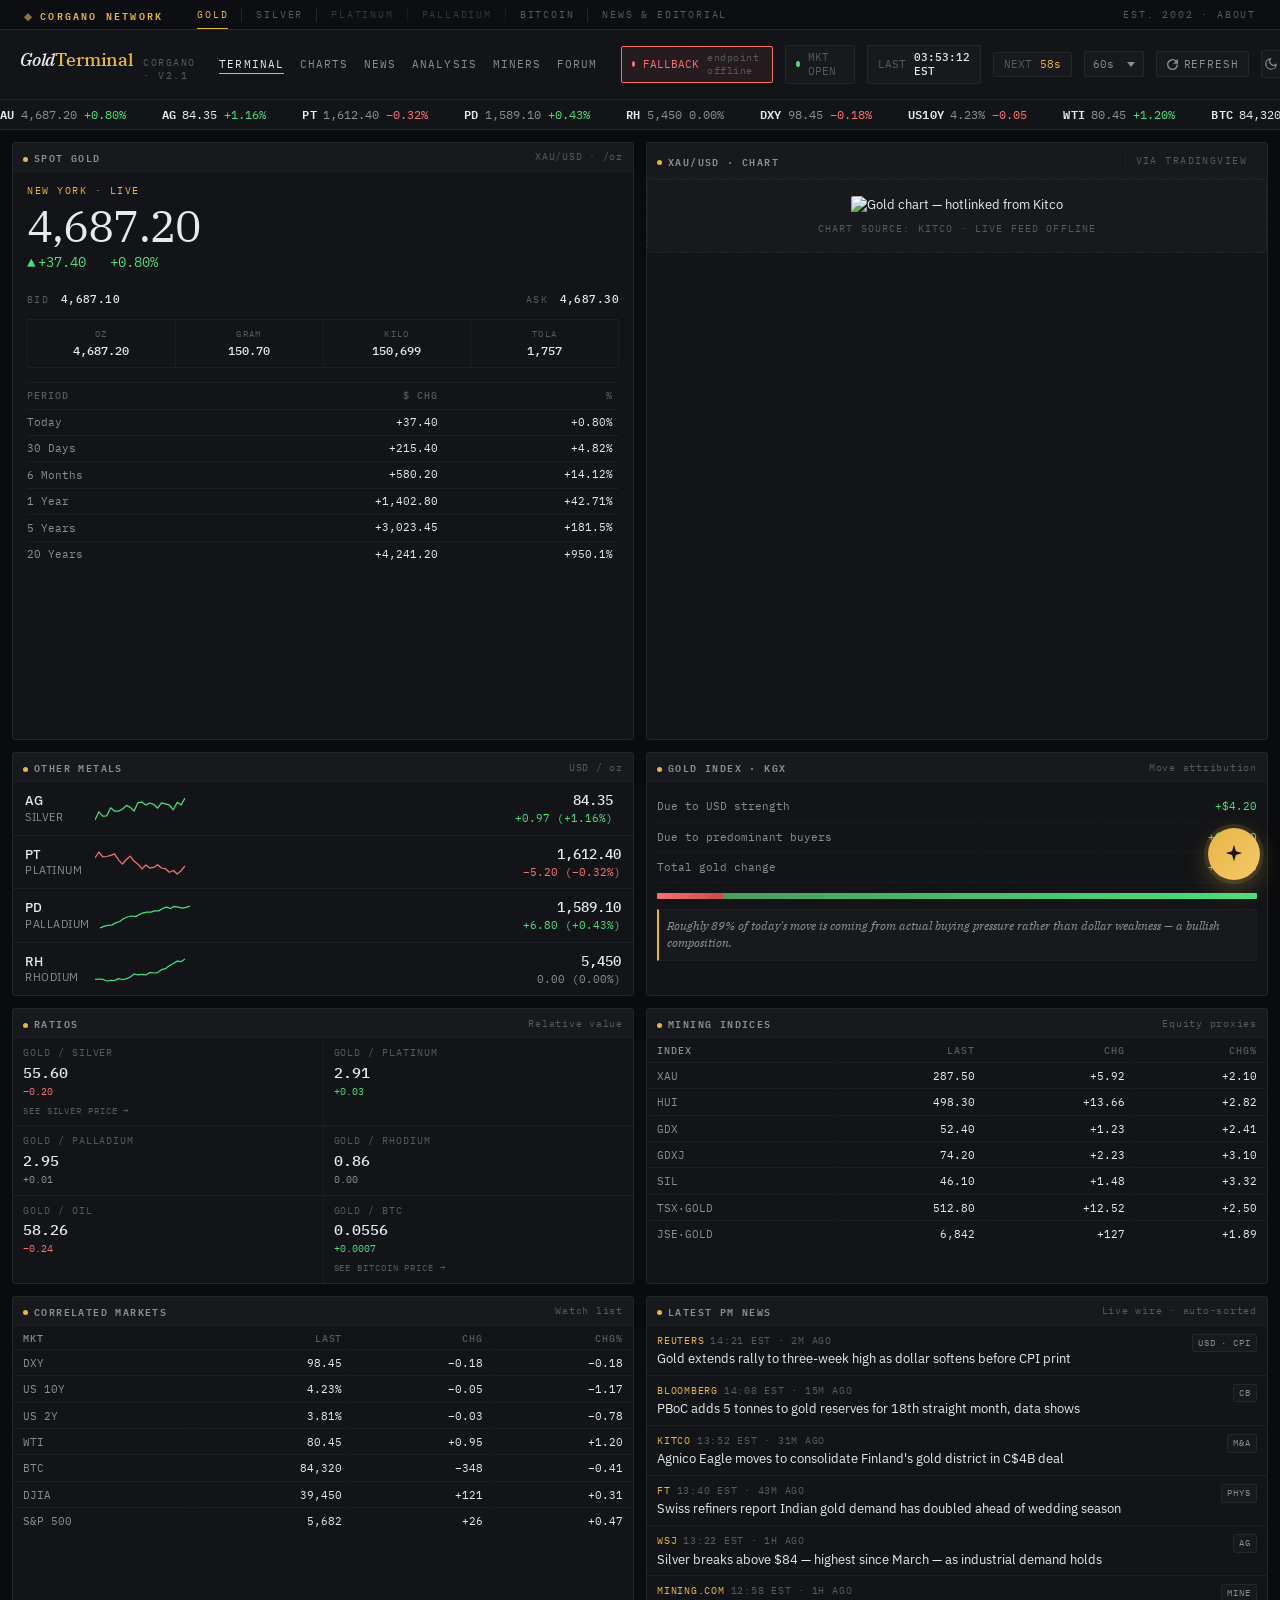
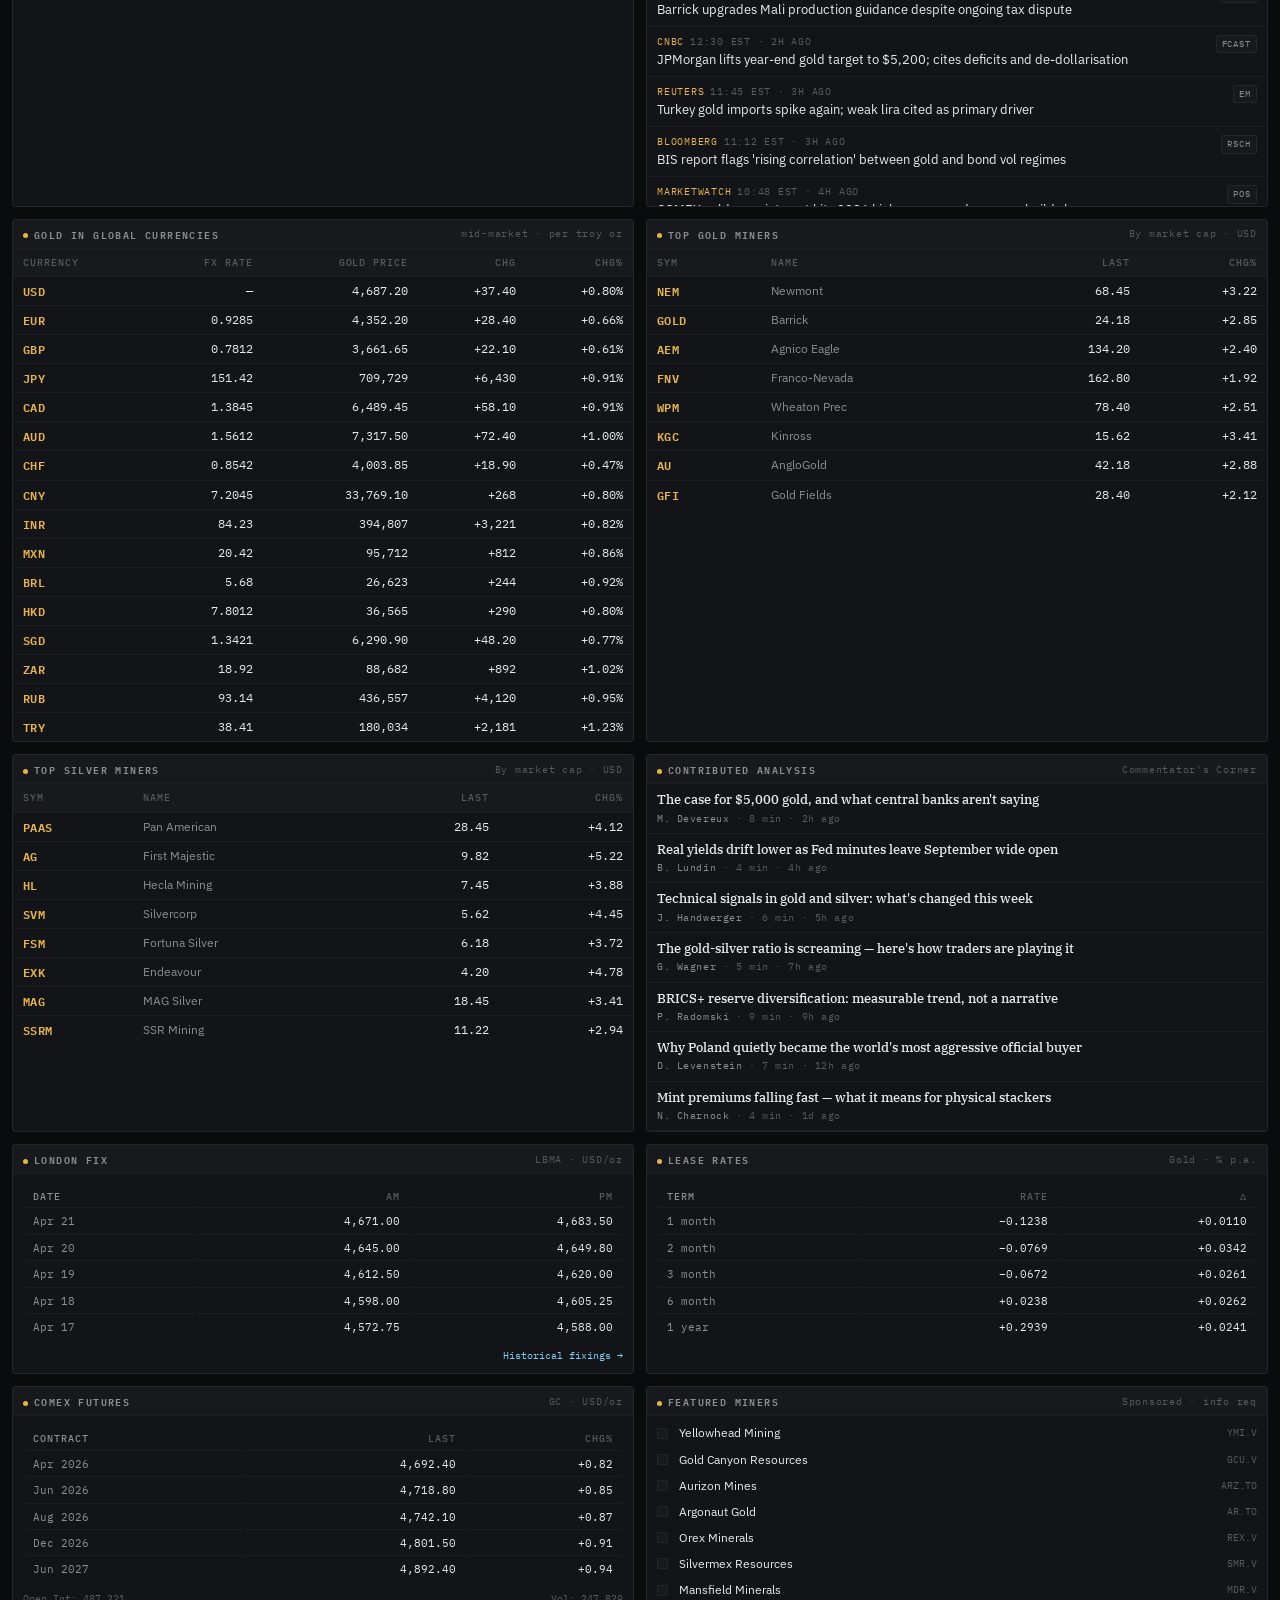
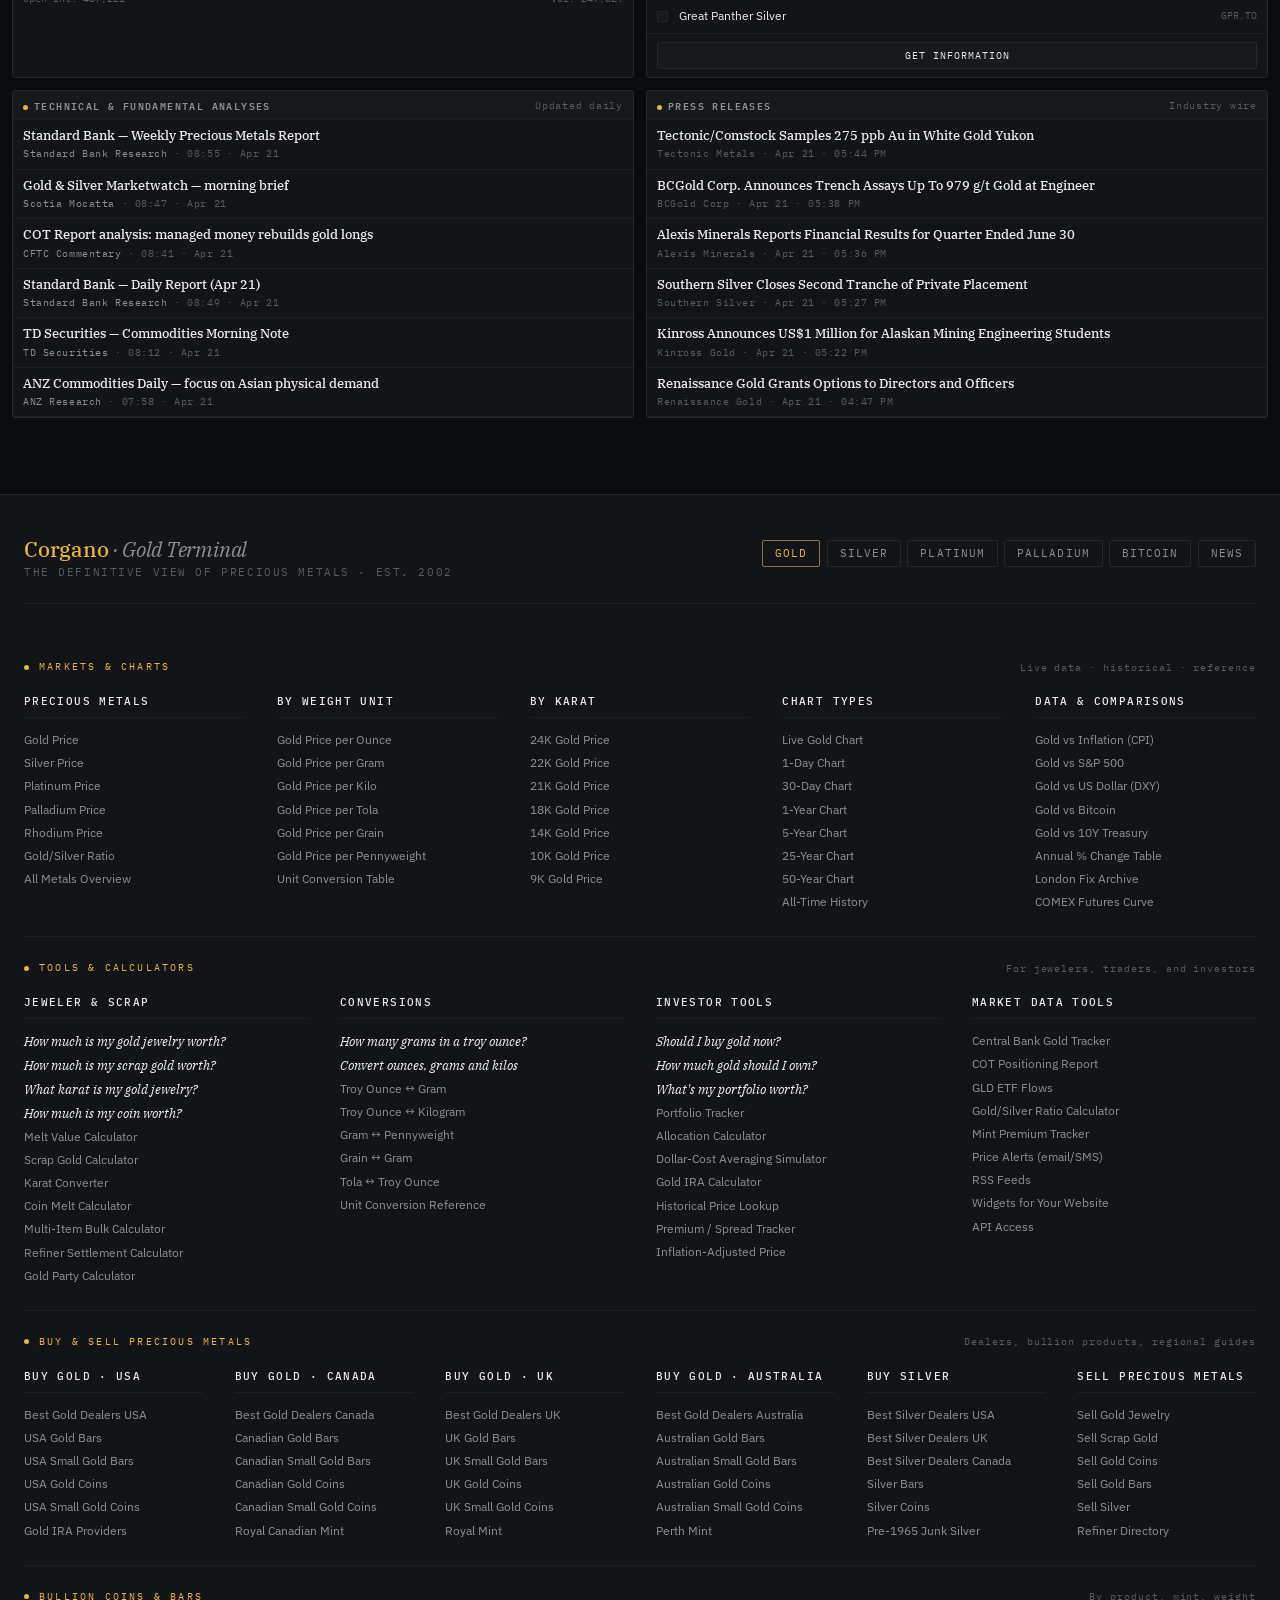
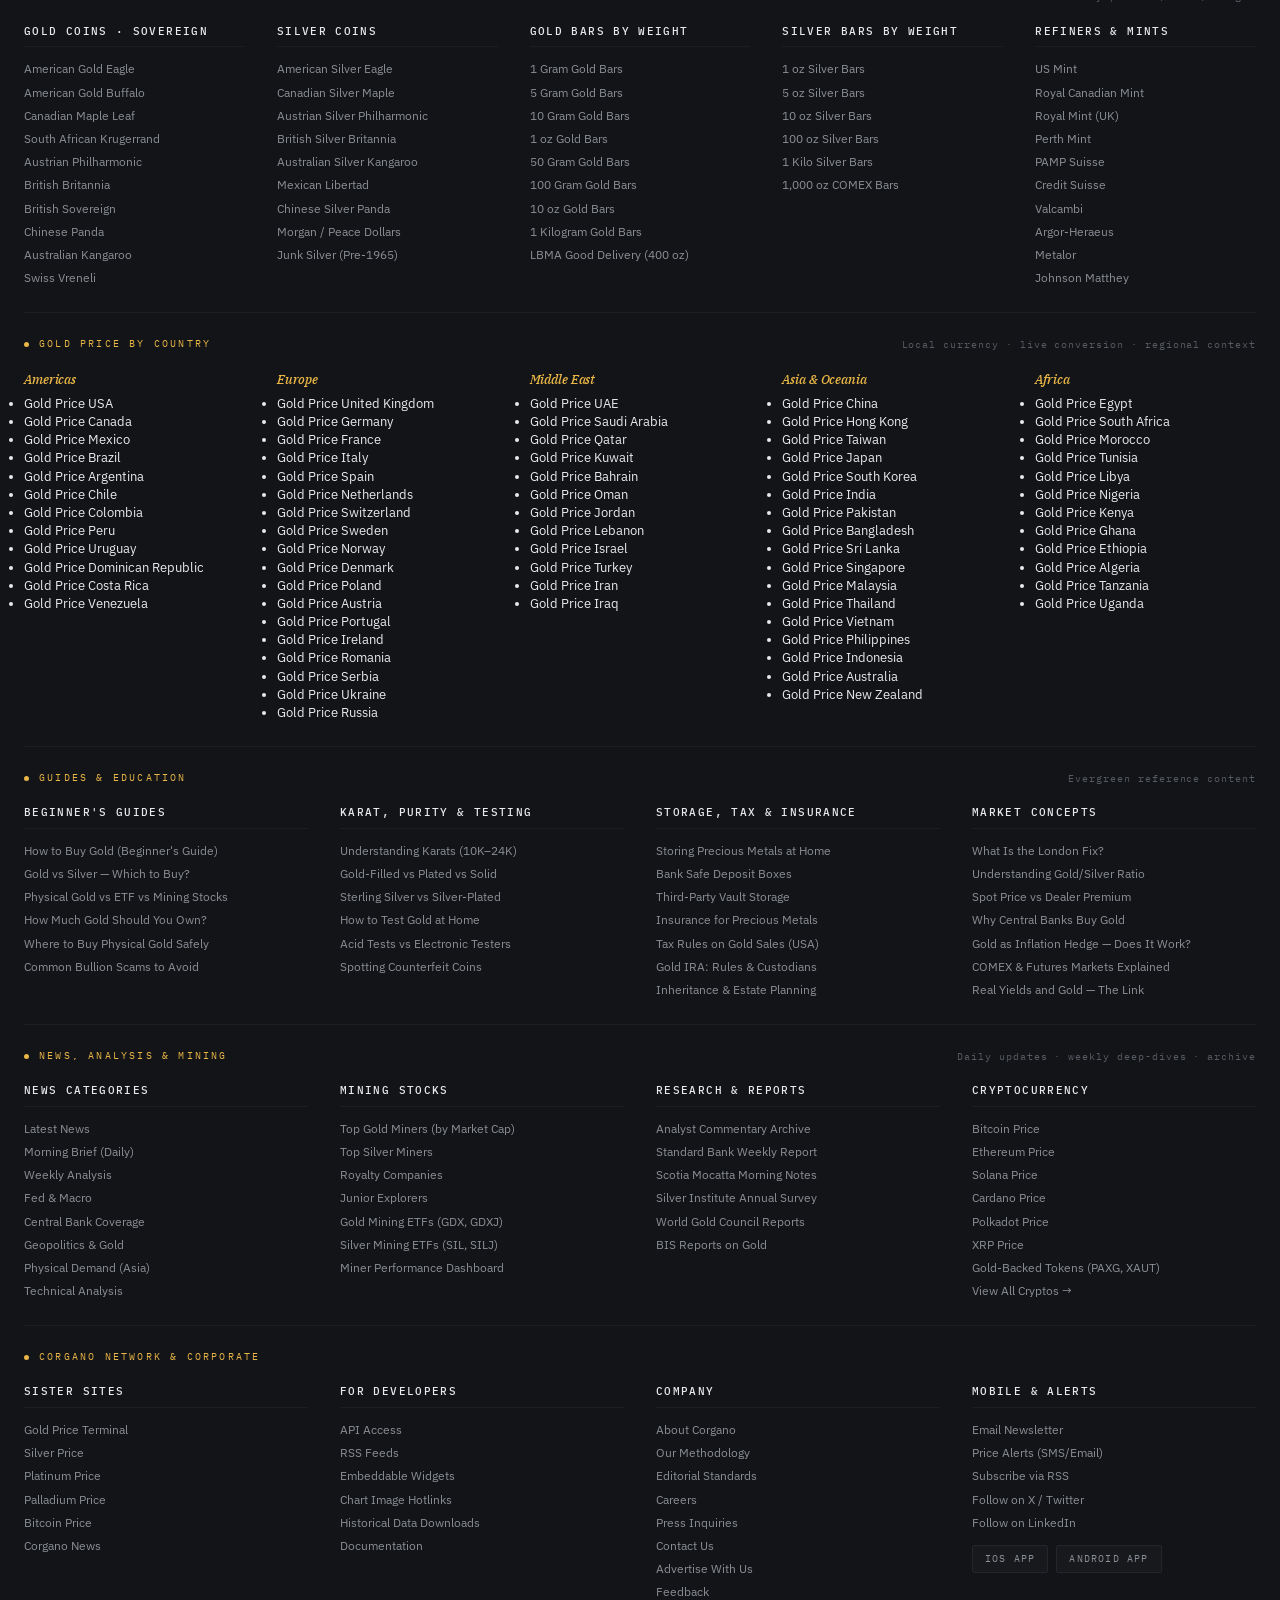
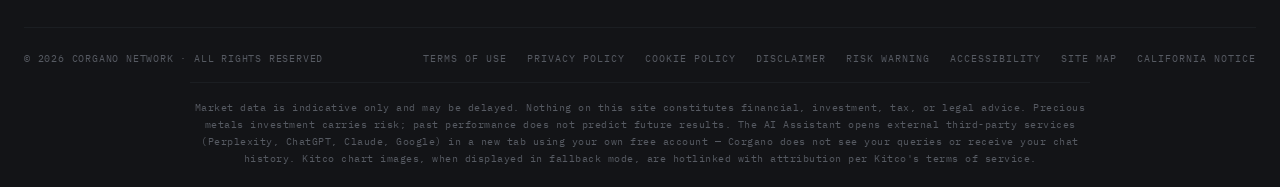
==== commit 82de0f9f: "chart update full i" ====
--- a/public/index.html
+++ b/public/index.html
@@ -353,44 +353,36 @@
     font-variant-numeric: tabular-nums;
   }
 
-  /* ─── chart panel ─── */
-  .chart-tabs {
-    display: flex;
-    gap: 0;
+  /* ─── chart panel (TradingView embed) ─── */
+  .chart-provider {
+    font-family: 'IBM Plex Mono', monospace;
+    font-size: 9.5px;
+    letter-spacing: 0.15em;
+    text-transform: uppercase;
+    color: var(--text-dim);
+    padding: 4px 10px;
     border-left: 1px solid var(--border-soft);
   }
-  .chart-tab {
-    padding: 4px 10px;
-    font-family: 'IBM Plex Mono', monospace;
-    font-size: 10px;
-    letter-spacing: 0.08em;
-    color: var(--text-muted);
-    border-right: 1px solid var(--border-soft);
-    transition: all 0.15s;
-  }
-  .chart-tab:hover { color: var(--text); background: var(--bg-hover); }
-  .chart-tab.active { color: var(--gold); background: var(--bg-hover); }
-
-  .chart-canvas { position: relative; width: 100%; height: 220px; }
-  .chart-canvas svg { width: 100%; height: 100%; display: block; }
-  .chart-legend {
-    display: flex;
-    justify-content: space-between;
-    padding: 6px 10px 2px;
-    font-family: 'IBM Plex Mono', monospace;
-    font-size: 10px;
-    color: var(--text-dim);
-  }
-  .chart-expand {
-    padding: 4px 10px;
-    border-top: 1px solid var(--border-soft);
-    font-family: 'IBM Plex Mono', monospace;
-    font-size: 10px;
-    color: var(--link);
-    text-align: right;
-    letter-spacing: 0.05em;
-  }
-  .chart-expand:hover { color: var(--gold); }
+  .tv-chart-wrap {
+    width: 100%;
+    padding: 0;
+    background: var(--bg-raised);
+  }
+  .tv-chart-container {
+    position: relative;
+    width: 100%;
+    height: 560px;
+    /* TradingView's iframe fills this — we just reserve the space. */
+  }
+  .tv-chart-container > div,
+  .tv-chart-container iframe {
+    width: 100% !important;
+    height: 100% !important;
+    border: 0;
+  }
+  @media (max-width: 900px) {
+    .tv-chart-container { height: 420px; }
+  }
 
   /* ─── metals stack (silver/plat/pall/rhodium) ─── */
   .metals-stack { display: flex; flex-direction: column; }
@@ -1537,21 +1529,13 @@
   <section class="panel c6">
     <div class="panel-header">
       <div class="panel-title"><span class="gold-dot"></span>XAU/USD · CHART</div>
-      <div class="chart-tabs">
-        <button class="chart-tab" data-tf="1D">1D</button>
-        <button class="chart-tab active" data-tf="1W">1W</button>
-        <button class="chart-tab" data-tf="1M">1M</button>
-        <button class="chart-tab" data-tf="3M">3M</button>
-        <button class="chart-tab" data-tf="1Y">1Y</button>
-        <button class="chart-tab" data-tf="5Y">5Y</button>
-      </div>
-    </div>
-    <div class="chart-canvas" id="main-chart"></div>
-    <div class="chart-legend">
-      <span>Apr 14 – Apr 21</span>
-      <span><span class="up mono">H 4,695.40</span> &nbsp; <span class="down mono">L 4,589.10</span></span>
-    </div>
-    <a href="#" class="chart-expand">View full chart & technical indicators →</a>
+      <div class="chart-provider">via TradingView</div>
+    </div>
+    <div class="tv-chart-wrap">
+      <div class="tv-chart-container" id="tv-chart-container">
+        <div id="tv-chart-widget"></div>
+      </div>
+    </div>
   </section>
 
   <!-- Other PMs -->
@@ -3220,7 +3204,11 @@
 
   // ═══ fallback helpers ═══
   function renderKitcoChart(imgUrl, backLink) {
-    const chartEl = document.getElementById('main-chart');
+    // When the primary metals feed dies, we replace the TradingView iframe
+    // with a hotlinked Kitco chart image. TradingView itself is independent
+    // so this only fires for total-API-failure scenarios; normal fallback
+    // just keeps the live chart up and serves cached price data.
+    const chartEl = document.getElementById('tv-chart-widget') || document.getElementById('tv-chart-container');
     if (!chartEl) return;
     chartEl.innerHTML =
       '<a href="' + esc(backLink) + '" target="_blank" rel="noopener nofollow" class="fallback-chart" title="Chart hotlinked from Kitco (fallback)">' +
@@ -3290,100 +3278,40 @@
   html.dataset.theme = next;
 });
 
-/* ─── Chart tabs + SVG generation ─── */
+/* ─── TradingView Chart Widget (XAU/USD) ─── */
 (function() {
-  const canvas = document.getElementById('main-chart');
-  const tabs = document.querySelectorAll('.chart-tab');
-
-  // generate plausible chart data for each timeframe
-  function generateSeries(n, startVal, drift, vol, seed) {
-    const pts = [];
-    let v = startVal;
-    let rng = seed;
-    function rand() { rng = (rng * 9301 + 49297) % 233280; return rng / 233280; }
-    for (let i = 0; i < n; i++) {
-      v += drift + (rand() - 0.5) * vol;
-      pts.push(v);
-    }
-    return pts;
-  }
-
-  const timeframes = {
-    '1D': generateSeries(78, 4650, 0.5, 8, 42),
-    '1W': generateSeries(50, 4580, 2.2, 12, 11),
-    '1M': generateSeries(60, 4460, 3.8, 25, 7),
-    '3M': generateSeries(80, 4200, 6, 40, 23),
-    '1Y': generateSeries(100, 3850, 8.5, 60, 91),
-    '5Y': generateSeries(120, 1850, 23, 110, 55),
-  };
-
-  function renderChart(tf) {
-    const data = timeframes[tf] || timeframes['1W'];
-    const w = canvas.clientWidth;
-    const h = canvas.clientHeight;
-    const padX = 12, padTop = 10, padBottom = 20;
-    const min = Math.min(...data);
-    const max = Math.max(...data);
-    const range = max - min || 1;
-    const stepX = (w - padX * 2) / (data.length - 1);
-
-    const points = data.map((val, i) => {
-      const x = padX + i * stepX;
-      const y = padTop + (1 - (val - min) / range) * (h - padTop - padBottom);
-      return [x, y];
-    });
-
-    const line = points.map((p, i) => (i === 0 ? 'M' : 'L') + p[0].toFixed(1) + ',' + p[1].toFixed(1)).join(' ');
-    const area = line + ` L${points[points.length-1][0].toFixed(1)},${h-padBottom} L${points[0][0].toFixed(1)},${h-padBottom} Z`;
-
-    // grid lines (4 horizontal)
-    const gridLines = [];
-    for (let i = 0; i <= 4; i++) {
-      const y = padTop + (i / 4) * (h - padTop - padBottom);
-      const val = max - (i/4) * range;
-      gridLines.push(`<line x1="${padX}" y1="${y}" x2="${w-padX}" y2="${y}" stroke="var(--border-soft)" stroke-width="1" stroke-dasharray="2,3" />`);
-      gridLines.push(`<text x="${w-padX+4}" y="${y+3}" fill="var(--text-dim)" font-size="9" font-family="'IBM Plex Mono', monospace">${val.toFixed(0)}</text>`);
-    }
-
-    const latestPoint = points[points.length-1];
-    const firstPoint = points[0];
-    const isUp = data[data.length-1] > data[0];
-    const strokeColor = isUp ? 'var(--up)' : 'var(--down)';
-    const fillId = 'fill-' + tf;
-
-    canvas.innerHTML = `
-      <svg viewBox="0 0 ${w} ${h}" xmlns="http://www.w3.org/2000/svg">
-        <defs>
-          <linearGradient id="${fillId}" x1="0" y1="0" x2="0" y2="1">
-            <stop offset="0%" stop-color="${isUp ? '#4ade80' : '#f87171'}" stop-opacity="0.25" />
-            <stop offset="100%" stop-color="${isUp ? '#4ade80' : '#f87171'}" stop-opacity="0.01" />
-          </linearGradient>
-        </defs>
-        ${gridLines.join('')}
-        <path d="${area}" fill="url(#${fillId})" />
-        <path d="${line}" fill="none" stroke="${strokeColor}" stroke-width="1.75" stroke-linejoin="round" stroke-linecap="round" />
-        <circle cx="${latestPoint[0]}" cy="${latestPoint[1]}" r="3" fill="${strokeColor}" />
-        <circle cx="${latestPoint[0]}" cy="${latestPoint[1]}" r="6" fill="${strokeColor}" opacity="0.2">
-          <animate attributeName="r" from="3" to="10" dur="1.5s" repeatCount="indefinite" />
-          <animate attributeName="opacity" from="0.3" to="0" dur="1.5s" repeatCount="indefinite" />
-        </circle>
-      </svg>
-    `;
-  }
-
-  tabs.forEach(tab => {
-    tab.addEventListener('click', function() {
-      tabs.forEach(t => t.classList.remove('active'));
-      tab.classList.add('active');
-      renderChart(tab.dataset.tf);
-    });
+  // Dynamically inject TradingView's embed library, then spin up the chart.
+  // We use the free "Advanced Chart Widget" — no API key, no quota, no cost.
+  // Symbol: TVC:GOLD is TradingView's code for spot gold in USD.
+  const container = document.getElementById('tv-chart-widget');
+  if (!container) return;
+
+  const script = document.createElement('script');
+  script.src = 'https://s3.tradingview.com/external-embedding/embed-widget-advanced-chart.js';
+  script.async = true;
+  script.type = 'text/javascript';
+  script.innerHTML = JSON.stringify({
+    autosize: true,
+    symbol: 'TVC:GOLD',
+    interval: 'D',                 // daily default
+    timezone: 'America/New_York',
+    theme: 'dark',
+    style: '1',                    // 1 = candlesticks
+    locale: 'en',
+    hide_side_toolbar: false,
+    allow_symbol_change: true,     // users can look up silver, bitcoin, etc.
+    save_image: false,
+    calendar: false,
+    hide_volume: false,
+    support_host: 'https://www.tradingview.com',
+    backgroundColor: 'rgba(19, 20, 23, 1)',    // matches --bg-raised
+    gridColor: 'rgba(35, 38, 43, 0.6)',         // matches --border
+    studies: [],                                // clean start — users add their own
+    withdateranges: true,                       // exposes the 1D/5D/1M/3M/6M/YTD/1Y/5Y/All range bar
+    details: false,
+    hotlist: false,
   });
-
-  renderChart('1W');
-  window.addEventListener('resize', () => {
-    const active = document.querySelector('.chart-tab.active');
-    if (active) renderChart(active.dataset.tf);
-  });
+  container.appendChild(script);
 })();
 
 /* ─── Mini sparklines for PM metals ─── */
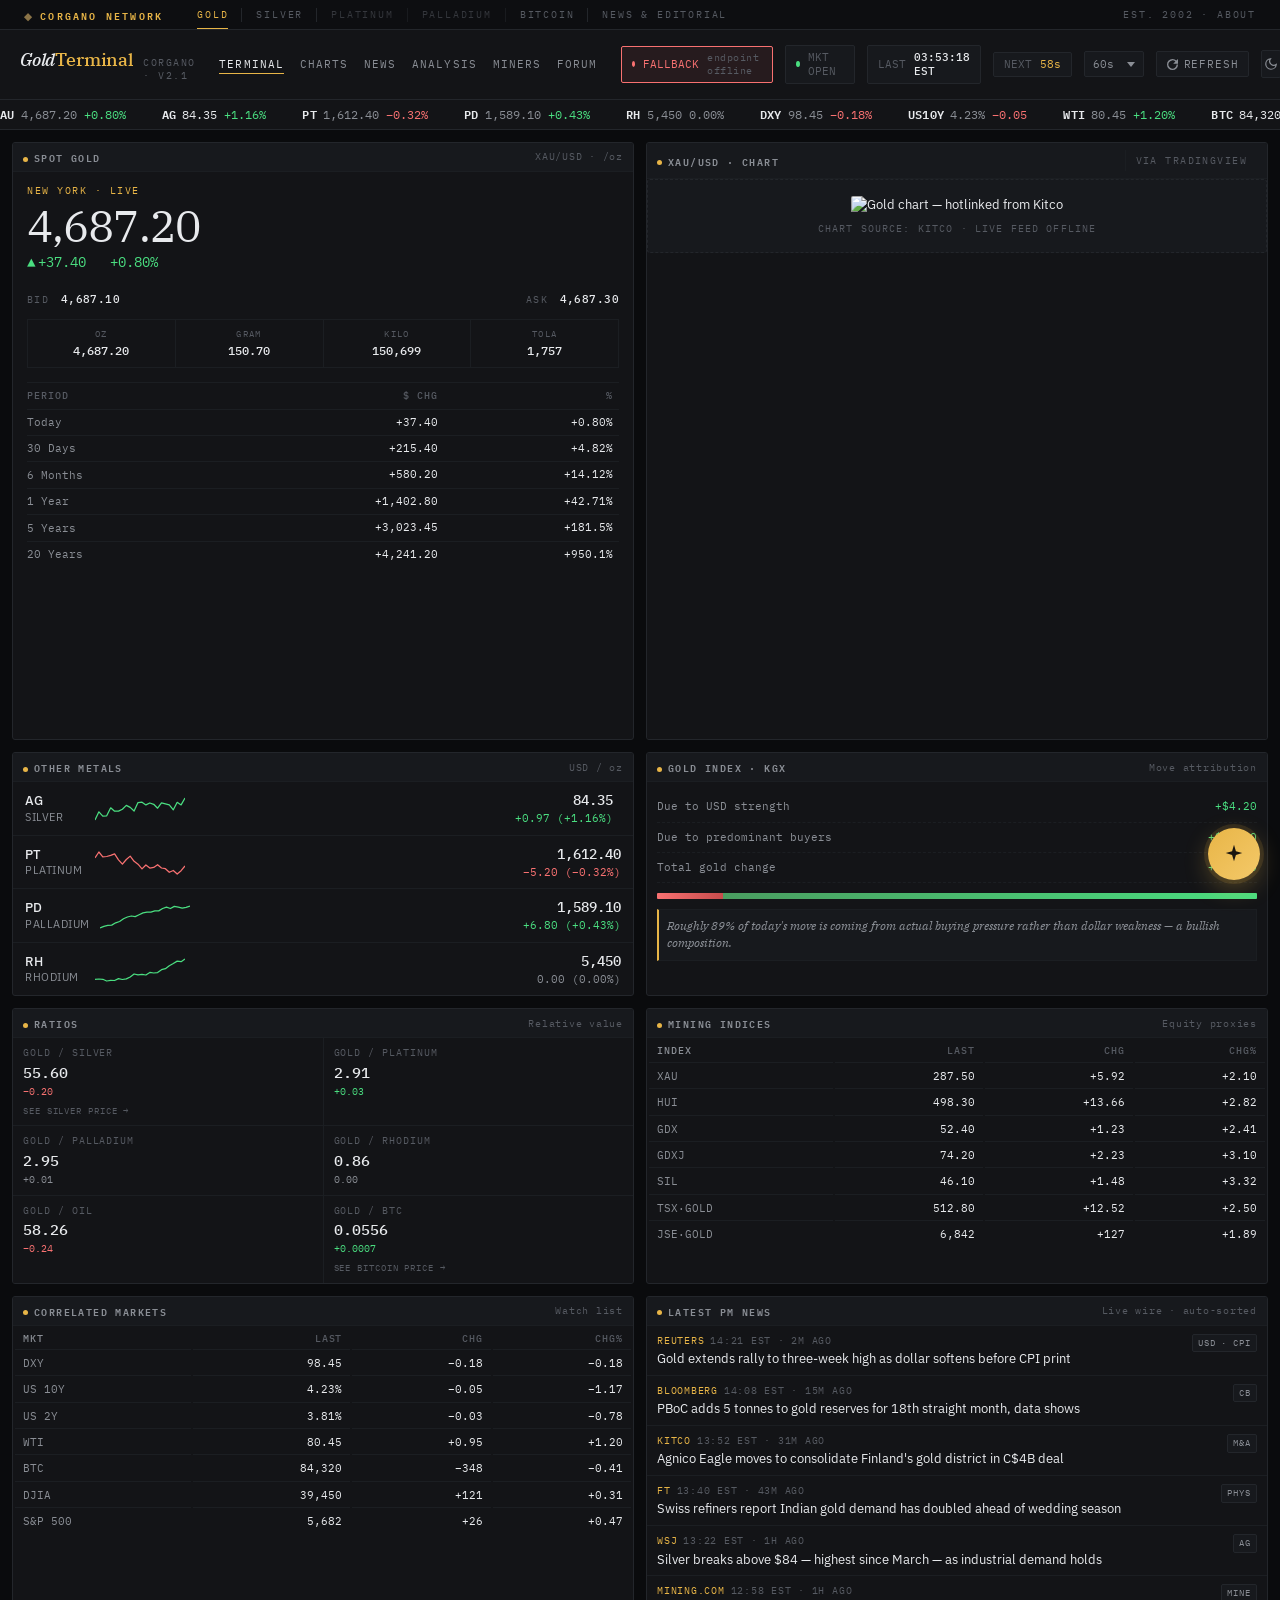
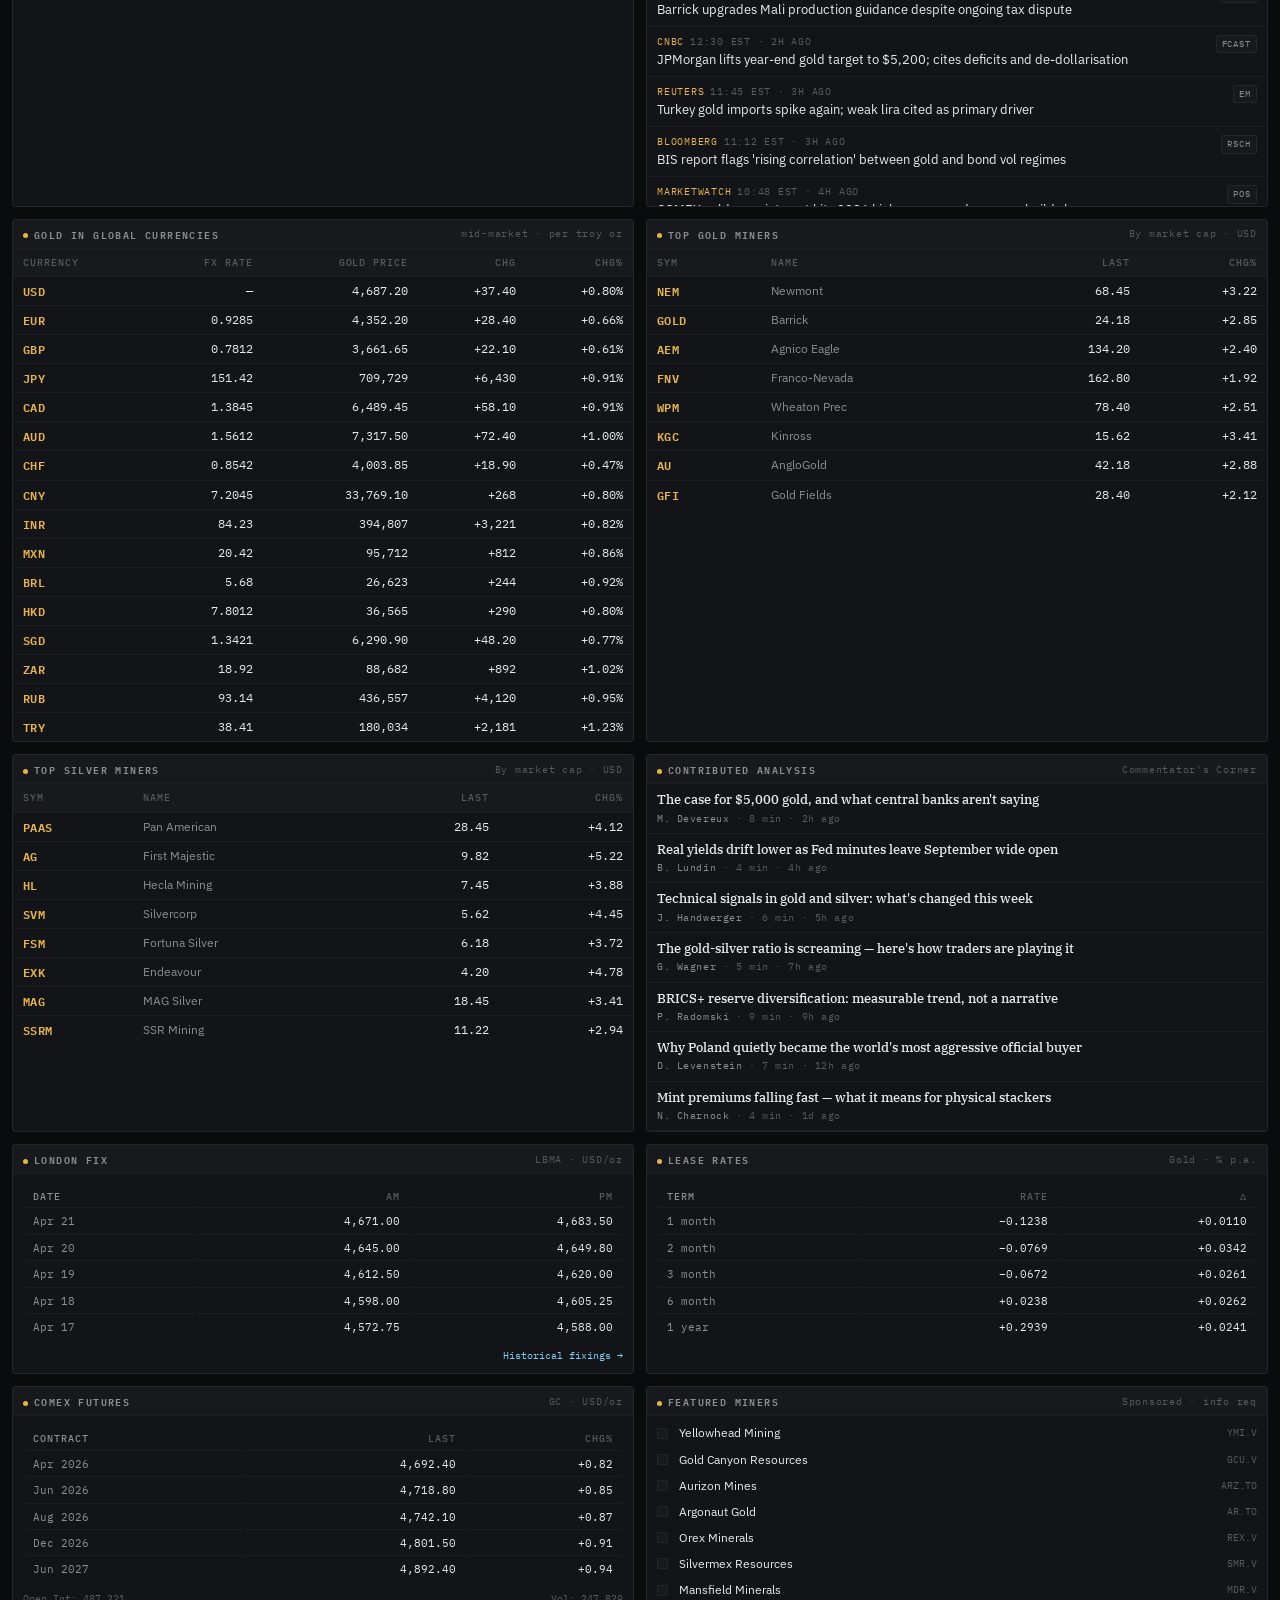
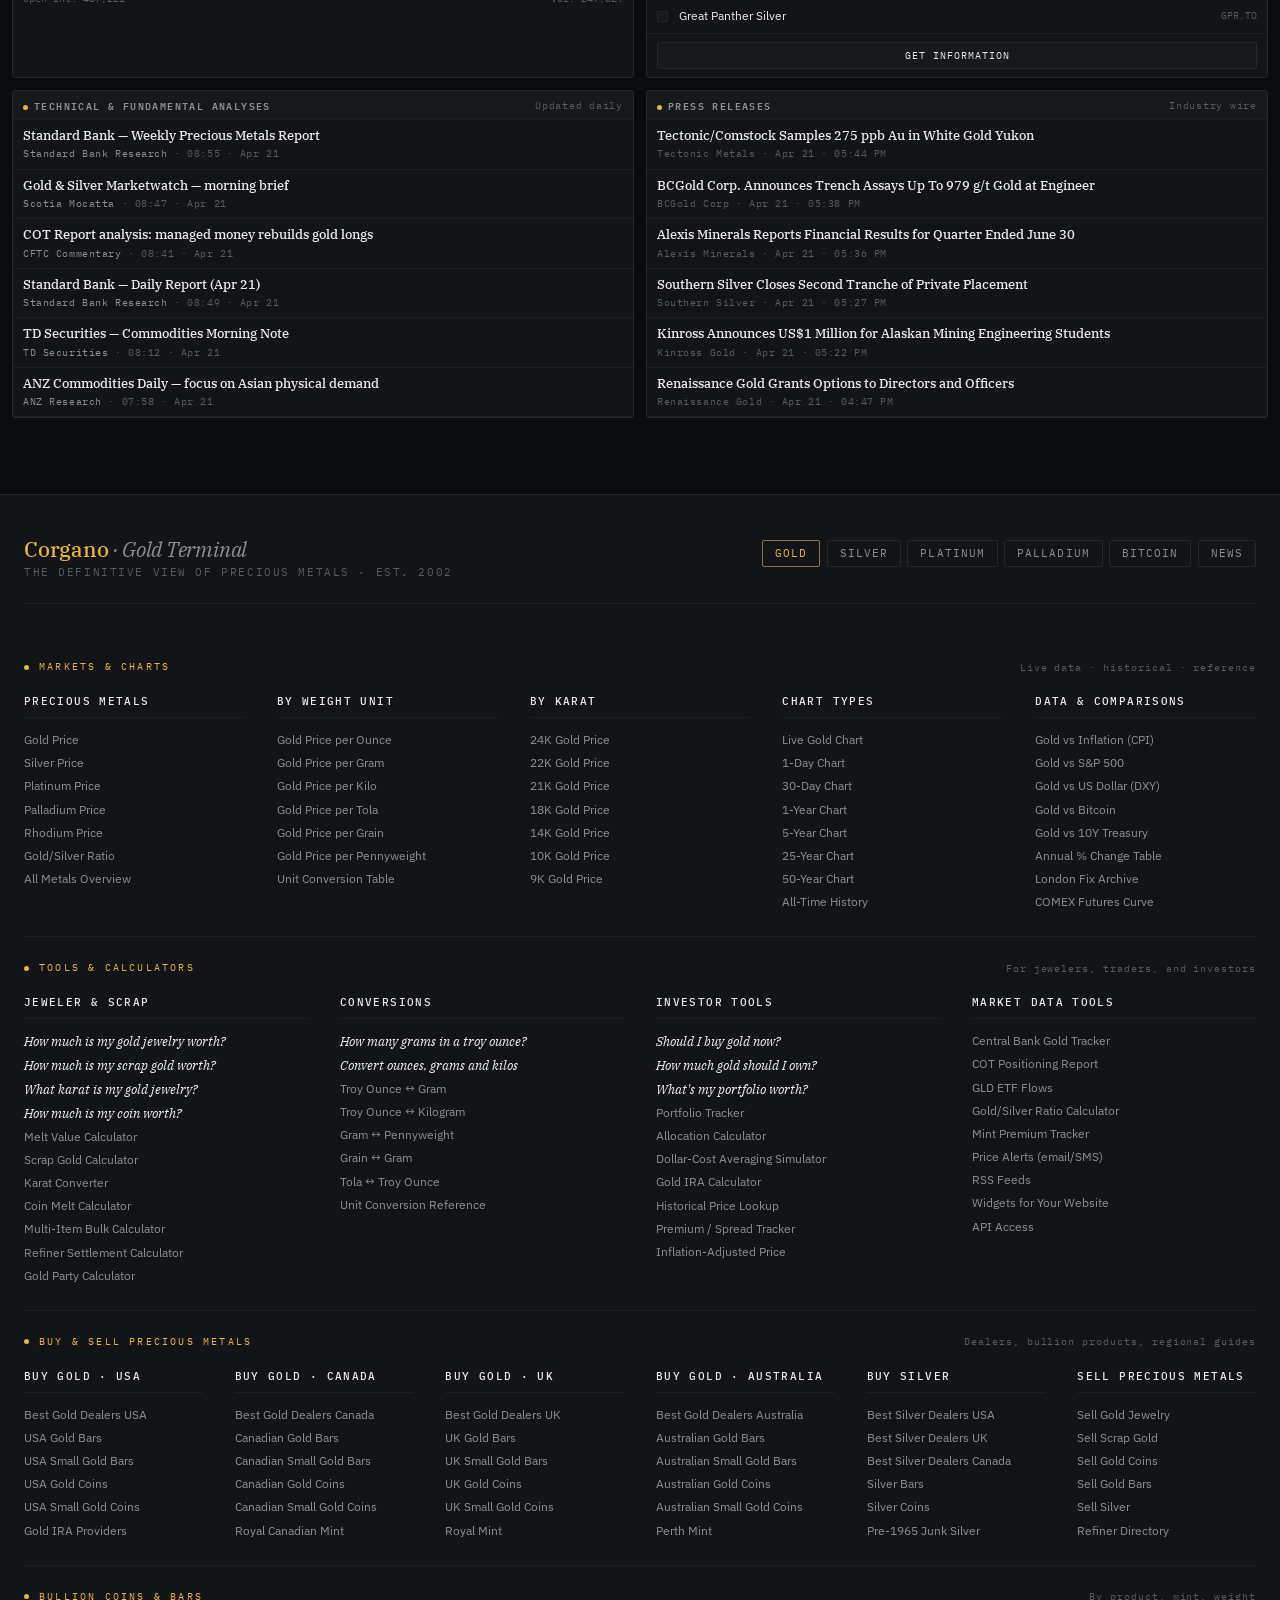
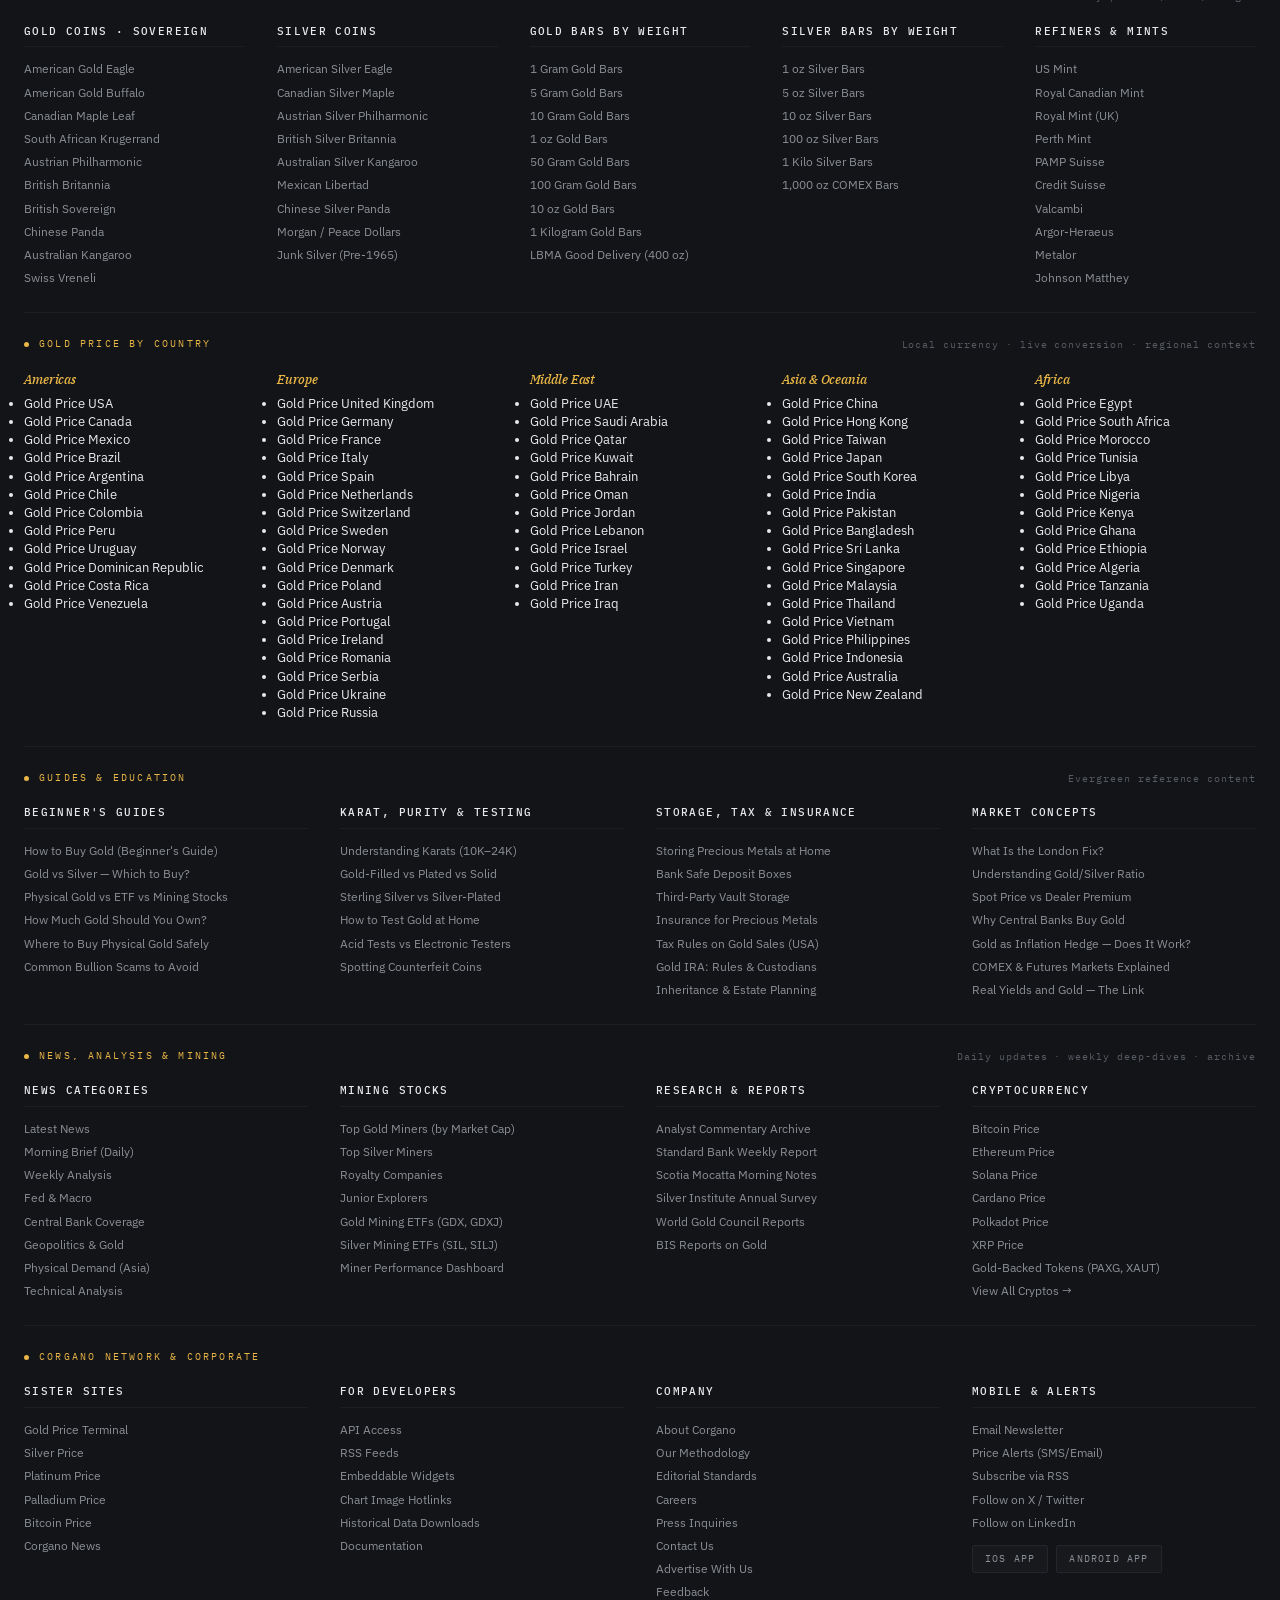
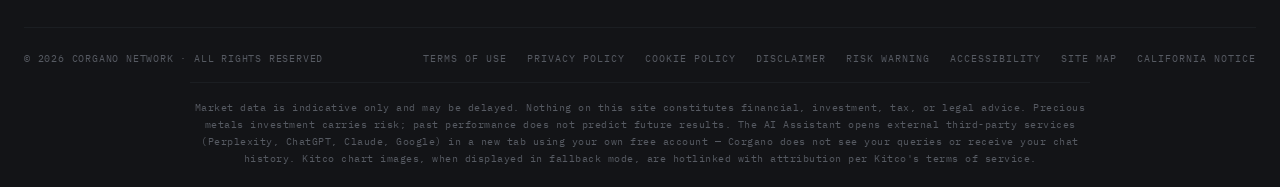
==== commit 2b18182f: "i" ====
--- a/public/index.html
+++ b/public/index.html
@@ -5,6 +5,20 @@
 <meta name="viewport" content="width=device-width, initial-scale=1.0">
 <title>Gold Terminal — Corgano Network</title>
 <meta name="description" content="Live precious metals dashboard: gold, silver, platinum, palladium. Spot prices, ratios, news, miners, and FX — all on one page.">
+
+<!-- Google Analytics 4 (gtag.js) -->
+<script async src="https://www.googletagmanager.com/gtag/js?id=G-412K8291CM"></script>
+<script>
+  window.dataLayer = window.dataLayer || [];
+  function gtag(){ dataLayer.push(arguments); }
+  gtag('js', new Date());
+  gtag('config', 'G-412K8291CM', {
+    // GA4 auto-tracks pageviews, scrolls, outbound links, file downloads — no extra config needed.
+    // We customize: mark this as the gold subdomain for cross-network segmentation.
+    custom_map: { dimension1: 'network_subdomain' },
+    network_subdomain: 'gold'
+  });
+</script>
 
 <link rel="preconnect" href="https://fonts.googleapis.com">
 <link rel="preconnect" href="https://fonts.gstatic.com" crossorigin>
@@ -1385,12 +1399,12 @@
     <div class="brand-sub">Corgano · v2.1</div>
   </div>
   <nav class="topnav">
-    <a href="#" class="active">Terminal</a>
-    <a href="#">Charts</a>
-    <a href="#">News</a>
-    <a href="#">Analysis</a>
-    <a href="#">Miners</a>
-    <a href="#">Forum</a>
+    <a href="/" class="active">Terminal</a>
+    <a href="/performance.html">Charts</a>
+    <a href="https://corgano.com/blog/category/business/">News</a>
+    <a href="https://corgano.com/blog/category/business/">Analysis</a>
+    <a href="#miners-gold-tbody">Miners</a>
+    <a href="https://corgano.com/contact">Forum</a>
   </nav>
   <div class="topbar-right">
     <div class="status-pill">
@@ -3102,7 +3116,7 @@
             '<td class="sym">' + esc(r.symbol) + '</td>' +
             '<td class="name">' + esc(nameMap[r.symbol] || r.symbol) + '</td>' +
             '<td class="num">' + fmt(r.price, 2) + '</td>' +
-            '<td class="num ' + d + '">' + sgn(r.change_pct) + fmt(r.change_pct, 2) + '</td>' +
+            '<td class="num ' + d + '">' + sgn(r.change_pct) + fmt(r.change_pct, 2) + '%</td>' +
           '</tr>';
       }).join('');
     };
@@ -3302,7 +3316,7 @@
     allow_symbol_change: true,     // users can look up silver, bitcoin, etc.
     save_image: false,
     calendar: false,
-    hide_volume: false,
+    hide_volume: true,             // gold spot has no meaningful volume data (OTC); hiding keeps chart clean
     support_host: 'https://www.tradingview.com',
     backgroundColor: 'rgba(19, 20, 23, 1)',    // matches --bg-raised
     gridColor: 'rgba(35, 38, 43, 0.6)',         // matches --border
@@ -3368,6 +3382,8 @@
 };
 
 let currentService = localStorage.getItem('corgano-ai-svc') || 'perplexity';
+// Expose for GA event tracker to read (see tracking block at end of script)
+Object.defineProperty(window, 'currentService', { get: () => currentService });
 document.querySelectorAll('.ai-svc-btn').forEach(btn => {
   if (btn.dataset.svc === currentService) btn.classList.add('active');
   else btn.classList.remove('active');
@@ -3412,6 +3428,167 @@
     toggleAI();
   }
 });
+
+/* ─── Google Analytics: custom event tracking ─── */
+(function() {
+  // Safe wrapper — gtag is loaded async and may be absent if an ad-blocker
+  // is active. This makes sure a missing GA never crashes anything else.
+  function track(eventName, params) {
+    try {
+      if (typeof gtag === 'function') {
+        gtag('event', eventName, params || {});
+      }
+    } catch (e) { /* GA errors never break the site */ }
+  }
+  window.corganoTrack = track; // exposed for other scripts if needed
+
+  // AI widget — which prompts get used, which LLM people prefer
+  const _origLaunchAI = window.launchAI;
+  window.launchAI = function(prompt) {
+    track('ai_prompt_launched', {
+      prompt_preview: (prompt || '').substring(0, 80),
+      ai_service: window.currentService || 'unknown',
+      prompt_type: 'preset',
+    });
+    if (typeof _origLaunchAI === 'function') return _origLaunchAI(prompt);
+  };
+  const _origLaunchCustom = window.launchCustomAI;
+  window.launchCustomAI = function() {
+    const input = document.getElementById('ai-custom-input');
+    const q = input ? input.value.trim() : '';
+    if (q) {
+      track('ai_prompt_launched', {
+        prompt_preview: q.substring(0, 80),
+        ai_service: window.currentService || 'unknown',
+        prompt_type: 'custom',
+      });
+    }
+    if (typeof _origLaunchCustom === 'function') return _origLaunchCustom();
+  };
+  // AI service switcher (Perplexity / ChatGPT / Claude / Google)
+  document.querySelectorAll('.ai-svc-btn').forEach(btn => {
+    btn.addEventListener('click', () => {
+      track('ai_service_changed', { ai_service: btn.dataset.svc });
+    });
+  });
+  // AI panel open/close
+  const _origToggleAI = window.toggleAI;
+  window.toggleAI = function() {
+    const panel = document.getElementById('ai-panel');
+    const wasOpen = panel && panel.classList.contains('open');
+    track(wasOpen ? 'ai_panel_closed' : 'ai_panel_opened', {});
+    if (typeof _origToggleAI === 'function') return _origToggleAI();
+  };
+
+  // Refresh interval changes — do users want faster/slower updates?
+  const intervalEl = document.getElementById('refresh-interval');
+  if (intervalEl) {
+    intervalEl.addEventListener('change', (e) => {
+      track('refresh_interval_changed', {
+        new_interval_seconds: parseInt(e.target.value, 10),
+      });
+    });
+  }
+  // Manual refresh button clicks — signals user impatience with auto-refresh rate
+  const manualBtn = document.getElementById('manual-refresh');
+  if (manualBtn) {
+    manualBtn.addEventListener('click', () => track('manual_refresh_clicked', {}));
+  }
+
+  // Theme toggle usage
+  const themeBtn = document.getElementById('theme-toggle');
+  if (themeBtn) {
+    themeBtn.addEventListener('click', () => {
+      track('theme_toggled', { new_theme: document.documentElement.dataset.theme || 'unknown' });
+    });
+  }
+
+  // Cross-network navigation — which sister sites do users click to?
+  // This is the single most important metric for the multi-subdomain strategy.
+  document.querySelectorAll('.network-strip nav a').forEach(link => {
+    link.addEventListener('click', (e) => {
+      // Ignore future/placeholder links (data-future attribute, href="#")
+      if (link.classList.contains('future') || link.getAttribute('href') === '#') return;
+      track('network_strip_click', {
+        destination: (link.textContent || '').trim(),
+        href: link.getAttribute('href'),
+      });
+    });
+  });
+  // Clickable ticker items that link to sister sites
+  document.querySelectorAll('a.ticker-item').forEach(link => {
+    link.addEventListener('click', () => {
+      const sym = link.querySelector('strong');
+      track('ticker_item_click', {
+        symbol: sym ? sym.textContent.trim() : 'unknown',
+        href: link.getAttribute('href'),
+      });
+    });
+  });
+  // "See silver price →" / "See bitcoin price →" cross-link from Ratios panel
+  document.querySelectorAll('.ratio-cross').forEach(link => {
+    link.addEventListener('click', () => {
+      track('ratio_cross_click', {
+        destination: (link.textContent || '').trim(),
+        href: link.getAttribute('href'),
+      });
+    });
+  });
+  // Linkable metal rows in the Other Metals panel
+  document.querySelectorAll('.metal-row.linkable').forEach(link => {
+    link.addEventListener('click', () => {
+      const name = link.querySelector('.metal-name');
+      track('metal_row_click', {
+        metal: name ? name.textContent.trim() : 'unknown',
+        href: link.getAttribute('href'),
+      });
+    });
+  });
+
+  // Mega footer clicks — tells us which SEO landing pages users want built next
+  // (clicks on href="#" placeholder links are a strong signal of demand)
+  document.querySelectorAll('.mega-footer a').forEach(link => {
+    link.addEventListener('click', () => {
+      const href = link.getAttribute('href') || '';
+      const text = (link.textContent || '').trim();
+      // Only track interesting clicks: either actual destinations or
+      // placeholder clicks (which are the demand signals).
+      if (href === '#' || href.startsWith('#')) {
+        track('footer_placeholder_click', { link_text: text });
+      } else if (href.startsWith('http') || href.startsWith('/')) {
+        track('footer_link_click', {
+          link_text: text,
+          href: href,
+          is_external: href.includes('://') && !href.includes('corgano.com'),
+        });
+      }
+    });
+  });
+
+  // Corgano editorial article clicks
+  document.querySelectorAll('.cmt-corgano').forEach(link => {
+    link.addEventListener('click', () => {
+      const title = link.querySelector('.cmt-title');
+      track('corgano_article_click', {
+        article_title: title ? title.textContent.trim().substring(0, 100) : 'unknown',
+        href: link.getAttribute('href'),
+      });
+    });
+  });
+
+  // News item clicks (outbound to original source)
+  document.querySelectorAll('#news-list .news-item').forEach(link => {
+    link.addEventListener('click', () => {
+      const source = link.querySelector('.news-source');
+      const head = link.querySelector('.news-head');
+      track('news_click', {
+        source: source ? source.textContent.trim() : 'unknown',
+        headline: head ? head.textContent.trim().substring(0, 100) : 'unknown',
+        href: link.getAttribute('href'),
+      });
+    });
+  });
+})();
 </script>
 
 </body>
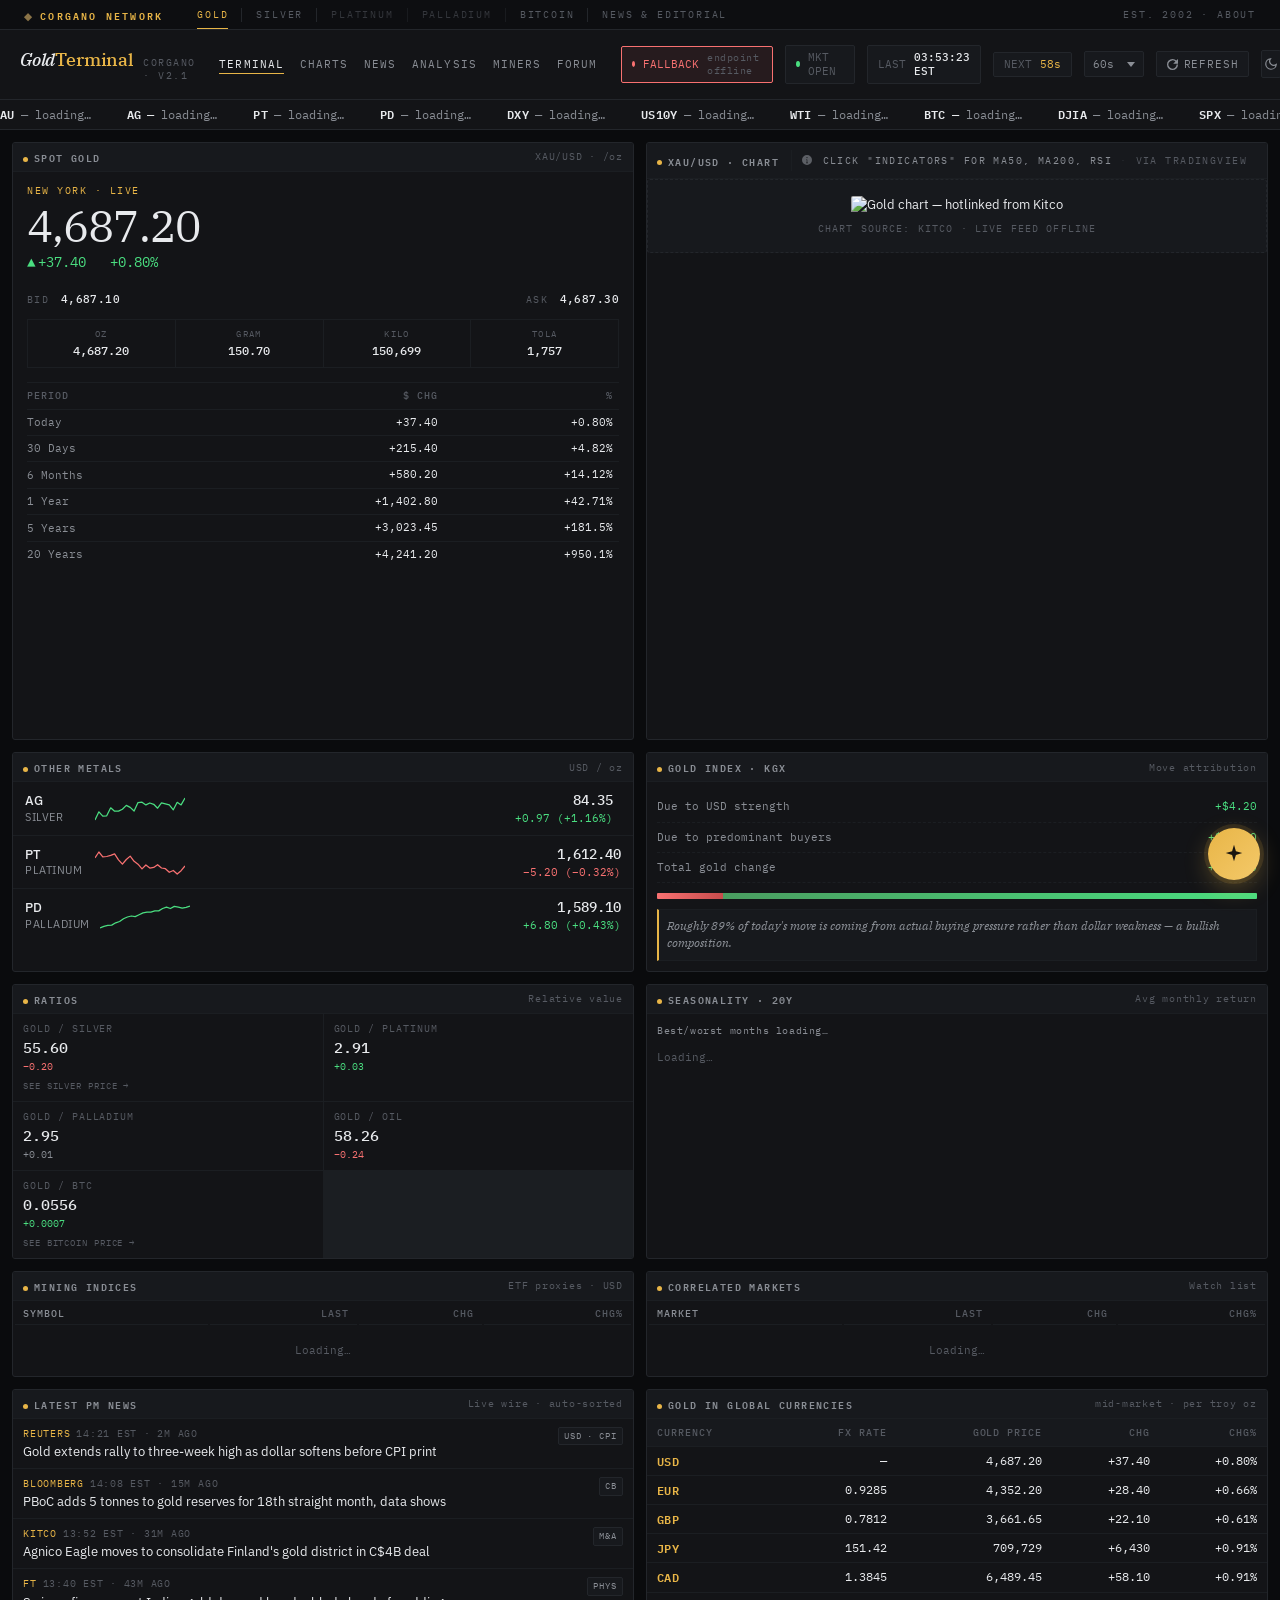
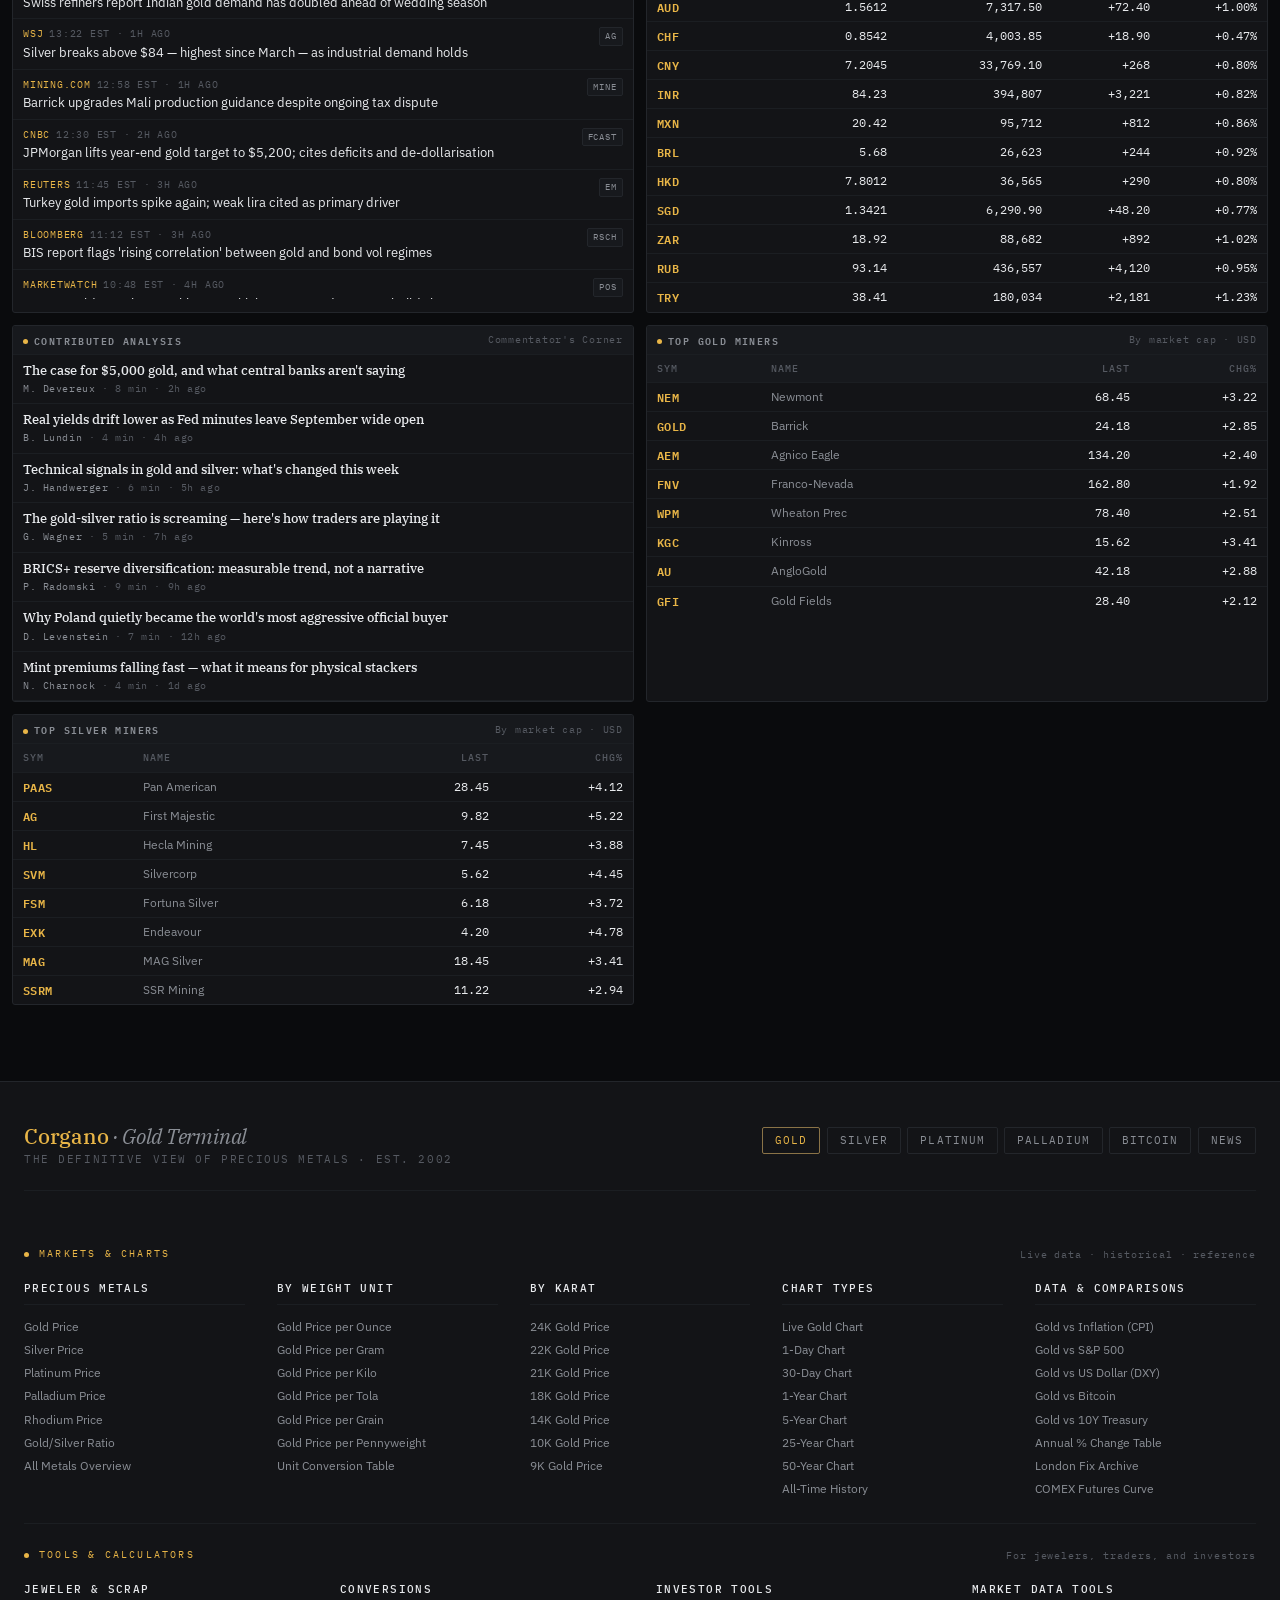
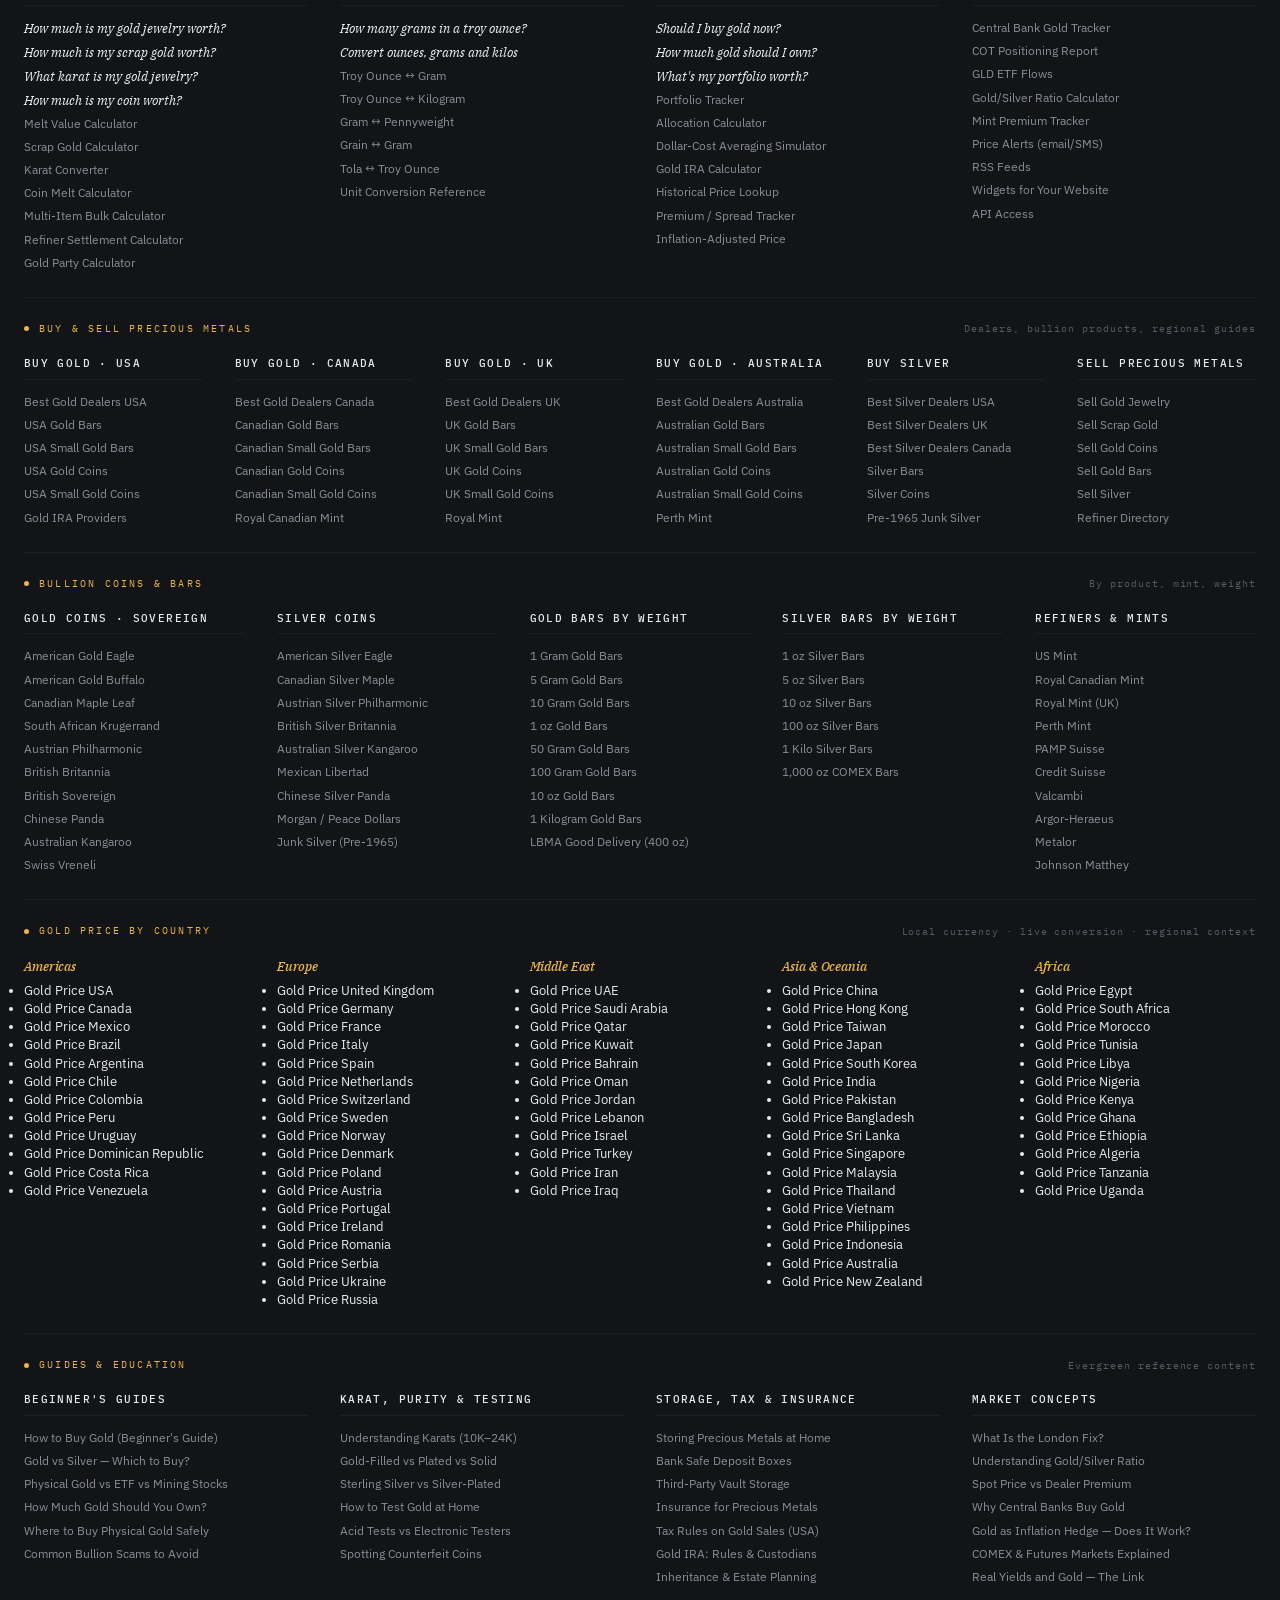
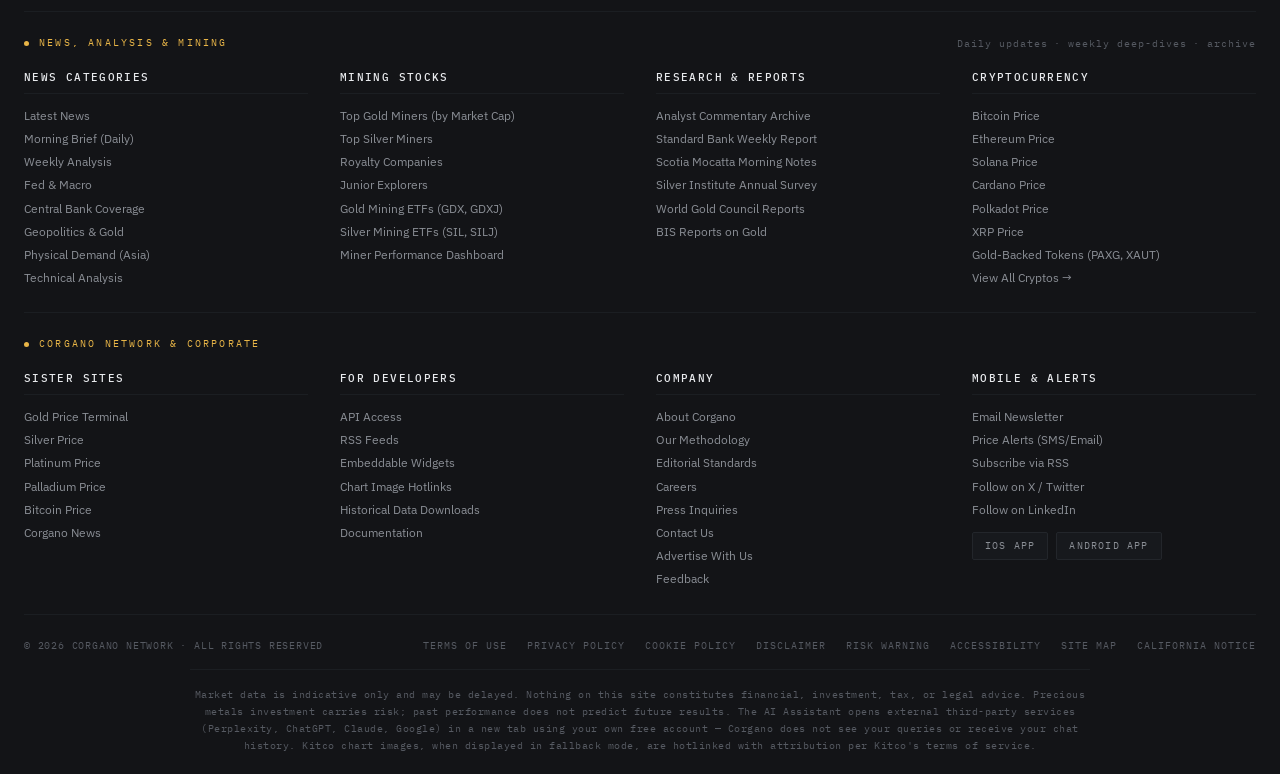
==== commit c9d2fafb: "i" ====
--- a/public/index.html
+++ b/public/index.html
@@ -376,7 +376,16 @@
     color: var(--text-dim);
     padding: 4px 10px;
     border-left: 1px solid var(--border-soft);
-  }
+    display: flex;
+    align-items: center;
+    gap: 0;
+  }
+  .chart-hint {
+    color: var(--text-muted);
+    cursor: help;
+    transition: color 0.15s ease;
+  }
+  .chart-hint:hover { color: var(--gold); }
   .tv-chart-wrap {
     width: 100%;
     padding: 0;
@@ -464,6 +473,77 @@
     font-style: italic;
     color: var(--text-muted);
     line-height: 1.45;
+  }
+
+  /* ─── seasonality ─── */
+  .seasonality-list {
+    display: flex;
+    flex-direction: column;
+    gap: 6px;
+  }
+  .season-summary {
+    margin-bottom: 8px;
+    color: var(--text-muted);
+    font-family: 'IBM Plex Mono', monospace;
+    font-size: 10px;
+    letter-spacing: 0.06em;
+    line-height: 1.4;
+  }
+  .season-summary strong {
+    color: var(--text-dim);
+    font-weight: 500;
+    text-transform: uppercase;
+  }
+  .season-row {
+    display: grid;
+    grid-template-columns: 36px minmax(0, 1fr) 72px 56px;
+    gap: 10px;
+    align-items: center;
+    font-family: 'IBM Plex Mono', monospace;
+    font-size: 10.5px;
+  }
+  .season-month {
+    color: var(--text-dim);
+    letter-spacing: 0.08em;
+    text-transform: uppercase;
+  }
+  .season-bar {
+    position: relative;
+    height: 10px;
+    background: var(--bg-card);
+    border: 1px solid var(--border-soft);
+    border-radius: 999px;
+    overflow: hidden;
+  }
+  .season-bar::after {
+    content: '';
+    position: absolute;
+    top: -1px;
+    bottom: -1px;
+    left: 50%;
+    width: 1px;
+    background: var(--border);
+  }
+  .season-fill {
+    position: absolute;
+    top: 0;
+    bottom: 0;
+  }
+  .season-fill.up { background: linear-gradient(90deg, #4a9d60, var(--up)); }
+  .season-fill.down { background: linear-gradient(90deg, #c74c4c, var(--down)); }
+  .season-fill.flat { background: var(--flat); }
+  .season-val,
+  .season-hit {
+    text-align: right;
+    white-space: nowrap;
+    font-variant-numeric: tabular-nums;
+  }
+  .season-hit { color: var(--text-dim); }
+  .season-empty {
+    padding: 4px 0;
+    color: var(--text-dim);
+    font-family: 'IBM Plex Mono', monospace;
+    font-size: 10.5px;
   }
 
   /* ─── ratios ─── */
@@ -1443,36 +1523,23 @@
 
 <!-- ═══════ TICKER ═══════ -->
 <div class="ticker-strip">
-  <div class="ticker-track">
-    <span class="ticker-item"><strong>AU</strong>4,687.20 <span class="up">+0.80%</span></span>
-    <a class="ticker-item" href="https://silverprice.corgano.com/"><strong>AG</strong>84.35 <span class="up">+1.16%</span></a>
-    <span class="ticker-item"><strong>PT</strong>1,612.40 <span class="down">−0.32%</span></span>
-    <span class="ticker-item"><strong>PD</strong>1,589.10 <span class="up">+0.43%</span></span>
-    <span class="ticker-item"><strong>RH</strong>5,450 <span class="flat">0.00%</span></span>
-    <span class="ticker-item"><strong>DXY</strong>98.45 <span class="down">−0.18%</span></span>
-    <span class="ticker-item"><strong>US10Y</strong>4.23% <span class="down">−0.05</span></span>
-    <span class="ticker-item"><strong>WTI</strong>80.45 <span class="up">+1.20%</span></span>
-    <a class="ticker-item" href="https://bitcoinprice.corgano.com/"><strong>BTC</strong>84,320 <span class="down">−0.41%</span></a>
-    <span class="ticker-item"><strong>DJIA</strong>39,450 <span class="up">+0.31%</span></span>
-    <span class="ticker-item"><strong>SPX</strong>5,682 <span class="up">+0.47%</span></span>
-    <a class="ticker-item" href="https://silverprice.corgano.com/" title="Gold/Silver ratio — click for silver price"><strong>G/S</strong>55.6 <span class="down">−0.20</span></a>
-    <span class="ticker-item"><strong>HUI</strong>498.30 <span class="up">+2.82%</span></span>
-    <span class="ticker-item"><strong>GDX</strong>52.40 <span class="up">+2.41%</span></span>
-    <!-- duplicate for loop -->
-    <span class="ticker-item"><strong>AU</strong>4,687.20 <span class="up">+0.80%</span></span>
-    <a class="ticker-item" href="https://silverprice.corgano.com/"><strong>AG</strong>84.35 <span class="up">+1.16%</span></a>
-    <span class="ticker-item"><strong>PT</strong>1,612.40 <span class="down">−0.32%</span></span>
-    <span class="ticker-item"><strong>PD</strong>1,589.10 <span class="up">+0.43%</span></span>
-    <span class="ticker-item"><strong>RH</strong>5,450 <span class="flat">0.00%</span></span>
-    <span class="ticker-item"><strong>DXY</strong>98.45 <span class="down">−0.18%</span></span>
-    <span class="ticker-item"><strong>US10Y</strong>4.23% <span class="down">−0.05</span></span>
-    <span class="ticker-item"><strong>WTI</strong>80.45 <span class="up">+1.20%</span></span>
-    <span class="ticker-item"><strong>BTC</strong>84,320 <span class="down">−0.41%</span></span>
-    <span class="ticker-item"><strong>DJIA</strong>39,450 <span class="up">+0.31%</span></span>
-    <span class="ticker-item"><strong>SPX</strong>5,682 <span class="up">+0.47%</span></span>
-    <span class="ticker-item"><strong>G/S</strong>55.6 <span class="down">−0.20</span></span>
-    <span class="ticker-item"><strong>HUI</strong>498.30 <span class="up">+2.82%</span></span>
-    <span class="ticker-item"><strong>GDX</strong>52.40 <span class="up">+2.41%</span></span>
+  <div class="ticker-track" id="ticker-track">
+    <!-- Populated by JS from dashboard.php. Initial content is a skeleton
+         so the strip isn't visually empty during first load — it gets
+         replaced on first refresh (~200ms after page ready). -->
+    <span class="ticker-item"><strong>AU</strong>— <span class="flat">loading…</span></span>
+    <a class="ticker-item" href="https://silverprice.corgano.com/"><strong>AG</strong>— <span class="flat">loading…</span></a>
+    <span class="ticker-item"><strong>PT</strong>— <span class="flat">loading…</span></span>
+    <span class="ticker-item"><strong>PD</strong>— <span class="flat">loading…</span></span>
+    <span class="ticker-item"><strong>DXY</strong>— <span class="flat">loading…</span></span>
+    <span class="ticker-item"><strong>US10Y</strong>— <span class="flat">loading…</span></span>
+    <span class="ticker-item"><strong>WTI</strong>— <span class="flat">loading…</span></span>
+    <a class="ticker-item" href="https://bitcoinprice.corgano.com/"><strong>BTC</strong>— <span class="flat">loading…</span></a>
+    <span class="ticker-item"><strong>DJIA</strong>— <span class="flat">loading…</span></span>
+    <span class="ticker-item"><strong>SPX</strong>— <span class="flat">loading…</span></span>
+    <a class="ticker-item" href="https://silverprice.corgano.com/" title="Gold/Silver ratio"><strong>G/S</strong>— <span class="flat">loading…</span></a>
+    <span class="ticker-item"><strong>GDX</strong>— <span class="flat">loading…</span></span>
+    <span class="ticker-item"><strong>GDXJ</strong>— <span class="flat">loading…</span></span>
   </div>
 </div>
 
@@ -1543,7 +1610,14 @@
   <section class="panel c6">
     <div class="panel-header">
       <div class="panel-title"><span class="gold-dot"></span>XAU/USD · CHART</div>
-      <div class="chart-provider">via TradingView</div>
+      <div class="chart-provider">
+        <span class="chart-hint" title="Click the Indicators button in the chart toolbar to add MA50, MA200, RSI, Bollinger Bands, etc.">
+          <svg viewBox="0 0 16 16" fill="currentColor" style="width:10px;height:10px;vertical-align:-1px;margin-right:3px;opacity:0.6"><path d="M8 0a8 8 0 100 16A8 8 0 008 0zm0 3a1 1 0 110 2 1 1 0 010-2zm1.5 10h-3v-1h1v-4h-1v-1h2v5h1v1z"/></svg>
+          Click "Indicators" for MA50, MA200, RSI
+        </span>
+        <span style="margin:0 8px;opacity:0.3">·</span>
+        via TradingView
+      </div>
     </div>
     <div class="tv-chart-wrap">
       <div class="tv-chart-container" id="tv-chart-container">
@@ -1584,19 +1658,11 @@
             <div class="metal-chg up">+6.80 (+0.43%)</div>
           </div>
         </div>
-        <div class="metal-row">
-          <div class="metal-name"><strong>RH</strong>Rhodium</div>
-          <div class="metal-spark" id="spark-rhod"></div>
-          <div class="metal-vals">
-            <div class="metal-price">5,450</div>
-            <div class="metal-chg flat">0.00 (0.00%)</div>
-          </div>
-        </div>
       </div>
     </div>
   </section>
 
-  <!-- ── ROW 2: KGI + RATIOS + INDICES + MARKETS ── -->
+  <!-- ── ROW 2: KGI + RATIOS + SEASONALITY ── -->
 
   <!-- KGI-style attribution -->
   <section class="panel c3">
@@ -1652,11 +1718,6 @@
           <span class="ratio-chg flat">+0.01</span>
         </div>
         <div class="ratio-cell">
-          <span class="ratio-label">Gold / Rhodium</span>
-          <span class="ratio-value">0.86</span>
-          <span class="ratio-chg flat">0.00</span>
-        </div>
-        <div class="ratio-cell">
           <span class="ratio-label">Gold / Oil</span>
           <span class="ratio-value">58.26</span>
           <span class="ratio-chg down">−0.24</span>
@@ -1671,32 +1732,42 @@
     </div>
   </section>
 
+  <!-- Seasonality -->
+  <section class="panel c6">
+    <div class="panel-header">
+      <div class="panel-title"><span class="gold-dot"></span>SEASONALITY · 20Y</div>
+      <div class="panel-meta" id="seasonality-meta">Avg monthly return</div>
+    </div>
+    <div class="panel-body">
+      <div class="season-summary" id="seasonality-summary">Best/worst months loading…</div>
+      <div class="seasonality-list" id="seasonality-bars">
+        <div class="season-empty">Loading…</div>
+      </div>
+    </div>
+  </section>
+
+  <!-- ── ROW 3: INDICES + MARKETS ── -->
+
   <!-- Sub-indices -->
-  <section class="panel c3">
+  <section class="panel c6">
     <div class="panel-header">
       <div class="panel-title"><span class="gold-dot"></span>MINING INDICES</div>
-      <div class="panel-meta">Equity proxies</div>
+      <div class="panel-meta">ETF proxies · USD</div>
     </div>
     <div class="panel-body tight">
       <table class="mini-table">
         <thead>
-          <tr><th>Index</th><th>Last</th><th>Chg</th><th>Chg%</th></tr>
+          <tr><th>Symbol</th><th>Last</th><th>Chg</th><th>Chg%</th></tr>
         </thead>
-        <tbody>
-          <tr><td>XAU</td><td>287.50</td><td class="up">+5.92</td><td class="up">+2.10</td></tr>
-          <tr><td>HUI</td><td>498.30</td><td class="up">+13.66</td><td class="up">+2.82</td></tr>
-          <tr><td>GDX</td><td>52.40</td><td class="up">+1.23</td><td class="up">+2.41</td></tr>
-          <tr><td>GDXJ</td><td>74.20</td><td class="up">+2.23</td><td class="up">+3.10</td></tr>
-          <tr><td>SIL</td><td>46.10</td><td class="up">+1.48</td><td class="up">+3.32</td></tr>
-          <tr><td>TSX·GOLD</td><td>512.80</td><td class="up">+12.52</td><td class="up">+2.50</td></tr>
-          <tr><td>JSE·GOLD</td><td>6,842</td><td class="up">+127</td><td class="up">+1.89</td></tr>
+        <tbody id="mining-indices-tbody">
+          <tr><td colspan="4" style="text-align:center; padding:16px; color:var(--text-dim); font-family:'IBM Plex Mono',monospace; font-size:10.5px;">Loading…</td></tr>
         </tbody>
       </table>
     </div>
   </section>
 
   <!-- Correlated markets -->
-  <section class="panel c3">
+  <section class="panel c6">
     <div class="panel-header">
       <div class="panel-title"><span class="gold-dot"></span>CORRELATED MARKETS</div>
       <div class="panel-meta">Watch list</div>
@@ -1704,22 +1775,16 @@
     <div class="panel-body tight">
       <table class="mini-table">
         <thead>
-          <tr><th>Mkt</th><th>Last</th><th>Chg</th><th>Chg%</th></tr>
+          <tr><th>Market</th><th>Last</th><th>Chg</th><th>Chg%</th></tr>
         </thead>
-        <tbody>
-          <tr><td>DXY</td><td>98.45</td><td class="down">−0.18</td><td class="down">−0.18</td></tr>
-          <tr><td>US 10Y</td><td>4.23%</td><td class="down">−0.05</td><td class="down">−1.17</td></tr>
-          <tr><td>US 2Y</td><td>3.81%</td><td class="down">−0.03</td><td class="down">−0.78</td></tr>
-          <tr><td>WTI</td><td>80.45</td><td class="up">+0.95</td><td class="up">+1.20</td></tr>
-          <tr><td>BTC</td><td>84,320</td><td class="down">−348</td><td class="down">−0.41</td></tr>
-          <tr><td>DJIA</td><td>39,450</td><td class="up">+121</td><td class="up">+0.31</td></tr>
-          <tr><td>S&amp;P 500</td><td>5,682</td><td class="up">+26</td><td class="up">+0.47</td></tr>
+        <tbody id="correlated-tbody">
+          <tr><td colspan="4" style="text-align:center; padding:16px; color:var(--text-dim); font-family:'IBM Plex Mono',monospace; font-size:10.5px;">Loading…</td></tr>
         </tbody>
       </table>
     </div>
   </section>
 
-  <!-- ── ROW 3: NEWS + FX TABLE ── -->
+  <!-- ── ROW 4: NEWS + FX TABLE ── -->
 
   <!-- News -->
   <section class="panel c6">
@@ -1875,7 +1940,46 @@
     </div>
   </section>
 
-  <!-- ── ROW 4: MINERS + COMMENTARY ── -->
+  <!-- ── ROW 5: MINERS + COMMENTARY ── -->
+
+  <!-- Contributed Analysis — now first in row so it sits directly beneath the news panel -->
+  <!-- Commentary -->
+  <section class="panel c4">
+    <div class="panel-header">
+      <div class="panel-title"><span class="gold-dot"></span>CONTRIBUTED ANALYSIS</div>
+      <div class="panel-meta">Commentator's Corner</div>
+    </div>
+    <div class="panel-body tight" id="commentary-list">
+      <div class="cmt-item">
+        <div class="cmt-title">The case for $5,000 gold, and what central banks aren't saying</div>
+        <div class="cmt-byline"><span class="author">M. Devereux</span> · 8 min · 2h ago</div>
+      </div>
+      <div class="cmt-item">
+        <div class="cmt-title">Real yields drift lower as Fed minutes leave September wide open</div>
+        <div class="cmt-byline"><span class="author">B. Lundin</span> · 4 min · 4h ago</div>
+      </div>
+      <div class="cmt-item">
+        <div class="cmt-title">Technical signals in gold and silver: what's changed this week</div>
+        <div class="cmt-byline"><span class="author">J. Handwerger</span> · 6 min · 5h ago</div>
+      </div>
+      <div class="cmt-item">
+        <div class="cmt-title">The gold-silver ratio is screaming — here's how traders are playing it</div>
+        <div class="cmt-byline"><span class="author">G. Wagner</span> · 5 min · 7h ago</div>
+      </div>
+      <div class="cmt-item">
+        <div class="cmt-title">BRICS+ reserve diversification: measurable trend, not a narrative</div>
+        <div class="cmt-byline"><span class="author">P. Radomski</span> · 9 min · 9h ago</div>
+      </div>
+      <div class="cmt-item">
+        <div class="cmt-title">Why Poland quietly became the world's most aggressive official buyer</div>
+        <div class="cmt-byline"><span class="author">D. Levenstein</span> · 7 min · 12h ago</div>
+      </div>
+      <div class="cmt-item">
+        <div class="cmt-title">Mint premiums falling fast — what it means for physical stackers</div>
+        <div class="cmt-byline"><span class="author">N. Charnock</span> · 4 min · 1d ago</div>
+      </div>
+    </div>
+  </section>
 
   <!-- Top gold miners -->
   <section class="panel c4">
@@ -1927,241 +2031,7 @@
     </div>
   </section>
 
-  <!-- Commentary -->
-  <section class="panel c4">
-    <div class="panel-header">
-      <div class="panel-title"><span class="gold-dot"></span>CONTRIBUTED ANALYSIS</div>
-      <div class="panel-meta">Commentator's Corner</div>
-    </div>
-    <div class="panel-body tight" id="commentary-list">
-      <div class="cmt-item">
-        <div class="cmt-title">The case for $5,000 gold, and what central banks aren't saying</div>
-        <div class="cmt-byline"><span class="author">M. Devereux</span> · 8 min · 2h ago</div>
-      </div>
-      <div class="cmt-item">
-        <div class="cmt-title">Real yields drift lower as Fed minutes leave September wide open</div>
-        <div class="cmt-byline"><span class="author">B. Lundin</span> · 4 min · 4h ago</div>
-      </div>
-      <div class="cmt-item">
-        <div class="cmt-title">Technical signals in gold and silver: what's changed this week</div>
-        <div class="cmt-byline"><span class="author">J. Handwerger</span> · 6 min · 5h ago</div>
-      </div>
-      <div class="cmt-item">
-        <div class="cmt-title">The gold-silver ratio is screaming — here's how traders are playing it</div>
-        <div class="cmt-byline"><span class="author">G. Wagner</span> · 5 min · 7h ago</div>
-      </div>
-      <div class="cmt-item">
-        <div class="cmt-title">BRICS+ reserve diversification: measurable trend, not a narrative</div>
-        <div class="cmt-byline"><span class="author">P. Radomski</span> · 9 min · 9h ago</div>
-      </div>
-      <div class="cmt-item">
-        <div class="cmt-title">Why Poland quietly became the world's most aggressive official buyer</div>
-        <div class="cmt-byline"><span class="author">D. Levenstein</span> · 7 min · 12h ago</div>
-      </div>
-      <div class="cmt-item">
-        <div class="cmt-title">Mint premiums falling fast — what it means for physical stackers</div>
-        <div class="cmt-byline"><span class="author">N. Charnock</span> · 4 min · 1d ago</div>
-      </div>
-    </div>
-  </section>
-
-  <!-- ── ROW 5: FIX + LEASE + FUTURES + ANALYSES ── -->
-
-  <!-- London Fix -->
-  <section class="panel c3">
-    <div class="panel-header">
-      <div class="panel-title"><span class="gold-dot"></span>LONDON FIX</div>
-      <div class="panel-meta">LBMA · USD/oz</div>
-    </div>
-    <div class="panel-body">
-      <table class="mini-table">
-        <thead>
-          <tr><th>Date</th><th>AM</th><th>PM</th></tr>
-        </thead>
-        <tbody>
-          <tr><td>Apr 21</td><td>4,671.00</td><td>4,683.50</td></tr>
-          <tr><td>Apr 20</td><td>4,645.00</td><td>4,649.80</td></tr>
-          <tr><td>Apr 19</td><td>4,612.50</td><td>4,620.00</td></tr>
-          <tr><td>Apr 18</td><td>4,598.00</td><td>4,605.25</td></tr>
-          <tr><td>Apr 17</td><td>4,572.75</td><td>4,588.00</td></tr>
-        </tbody>
-      </table>
-      <a href="#" style="display:block; font-family:'IBM Plex Mono',monospace; font-size:10px; color:var(--link); margin-top:8px; text-align:right;">Historical fixings →</a>
-    </div>
-  </section>
-
-  <!-- Lease Rates -->
-  <section class="panel c3">
-    <div class="panel-header">
-      <div class="panel-title"><span class="gold-dot"></span>LEASE RATES</div>
-      <div class="panel-meta">Gold · % p.a.</div>
-    </div>
-    <div class="panel-body">
-      <table class="mini-table">
-        <thead>
-          <tr><th>Term</th><th>Rate</th><th>Δ</th></tr>
-        </thead>
-        <tbody>
-          <tr><td>1 month</td><td>−0.1238</td><td class="up">+0.0110</td></tr>
-          <tr><td>2 month</td><td>−0.0769</td><td class="up">+0.0342</td></tr>
-          <tr><td>3 month</td><td>−0.0672</td><td class="up">+0.0261</td></tr>
-          <tr><td>6 month</td><td>+0.0238</td><td class="up">+0.0262</td></tr>
-          <tr><td>1 year</td><td>+0.2939</td><td class="up">+0.0241</td></tr>
-        </tbody>
-      </table>
-    </div>
-  </section>
-
-  <!-- Futures -->
-  <section class="panel c3">
-    <div class="panel-header">
-      <div class="panel-title"><span class="gold-dot"></span>COMEX FUTURES</div>
-      <div class="panel-meta">GC · USD/oz</div>
-    </div>
-    <div class="panel-body">
-      <table class="mini-table">
-        <thead>
-          <tr><th>Contract</th><th>Last</th><th>Chg%</th></tr>
-        </thead>
-        <tbody>
-          <tr><td>Apr 2026</td><td>4,692.40</td><td class="up">+0.82</td></tr>
-          <tr><td>Jun 2026</td><td>4,718.80</td><td class="up">+0.85</td></tr>
-          <tr><td>Aug 2026</td><td>4,742.10</td><td class="up">+0.87</td></tr>
-          <tr><td>Dec 2026</td><td>4,801.50</td><td class="up">+0.91</td></tr>
-          <tr><td>Jun 2027</td><td>4,892.40</td><td class="up">+0.94</td></tr>
-        </tbody>
-      </table>
-      <div style="display:flex; justify-content:space-between; margin-top:8px; font-family:'IBM Plex Mono',monospace; font-size:10px; color:var(--text-dim);">
-        <span>Open Int: 487,221</span>
-        <span>Vol: 247,829</span>
-      </div>
-    </div>
-  </section>
-
-  <!-- Featured miners + sponsored -->
-  <section class="panel c3">
-    <div class="panel-header">
-      <div class="panel-title"><span class="gold-dot"></span>FEATURED MINERS</div>
-      <div class="panel-meta">Sponsored · info req</div>
-    </div>
-    <div class="panel-body tight">
-      <div class="featured-list">
-        <div class="featured-row">
-          <div class="featured-check"></div>
-          <div class="featured-name">Yellowhead Mining</div>
-          <div class="featured-ticker">YMI.V</div>
-        </div>
-        <div class="featured-row">
-          <div class="featured-check"></div>
-          <div class="featured-name">Gold Canyon Resources</div>
-          <div class="featured-ticker">GCU.V</div>
-        </div>
-        <div class="featured-row">
-          <div class="featured-check"></div>
-          <div class="featured-name">Aurizon Mines</div>
-          <div class="featured-ticker">ARZ.TO</div>
-        </div>
-        <div class="featured-row">
-          <div class="featured-check"></div>
-          <div class="featured-name">Argonaut Gold</div>
-          <div class="featured-ticker">AR.TO</div>
-        </div>
-        <div class="featured-row">
-          <div class="featured-check"></div>
-          <div class="featured-name">Orex Minerals</div>
-          <div class="featured-ticker">REX.V</div>
-        </div>
-        <div class="featured-row">
-          <div class="featured-check"></div>
-          <div class="featured-name">Silvermex Resources</div>
-          <div class="featured-ticker">SMR.V</div>
-        </div>
-        <div class="featured-row">
-          <div class="featured-check"></div>
-          <div class="featured-name">Mansfield Minerals</div>
-          <div class="featured-ticker">MDR.V</div>
-        </div>
-        <div class="featured-row">
-          <div class="featured-check"></div>
-          <div class="featured-name">Great Panther Silver</div>
-          <div class="featured-ticker">GPR.TO</div>
-        </div>
-      </div>
-      <div style="padding: 8px 10px; border-top: 1px solid var(--border-soft);">
-        <button style="width: 100%; padding: 6px; background: var(--bg-card); border: 1px solid var(--border); color: var(--text); font-family: 'IBM Plex Mono', monospace; font-size: 10px; letter-spacing: 0.1em; text-transform: uppercase; border-radius: 2px; cursor: pointer;">Get Information</button>
-      </div>
-    </div>
-  </section>
-
-  <!-- ── ROW 6: TECHNICAL ANALYSES + PRESS ── -->
-
-  <!-- Technical analyses list -->
-  <section class="panel c6">
-    <div class="panel-header">
-      <div class="panel-title"><span class="gold-dot"></span>TECHNICAL & FUNDAMENTAL ANALYSES</div>
-      <div class="panel-meta">Updated daily</div>
-    </div>
-    <div class="panel-body tight">
-      <div class="cmt-item">
-        <div class="cmt-title">Standard Bank — Weekly Precious Metals Report</div>
-        <div class="cmt-byline"><span class="author">Standard Bank Research</span> · 08:55 · Apr 21</div>
-      </div>
-      <div class="cmt-item">
-        <div class="cmt-title">Gold & Silver Marketwatch — morning brief</div>
-        <div class="cmt-byline"><span class="author">Scotia Mocatta</span> · 08:47 · Apr 21</div>
-      </div>
-      <div class="cmt-item">
-        <div class="cmt-title">COT Report analysis: managed money rebuilds gold longs</div>
-        <div class="cmt-byline"><span class="author">CFTC Commentary</span> · 08:41 · Apr 21</div>
-      </div>
-      <div class="cmt-item">
-        <div class="cmt-title">Standard Bank — Daily Report (Apr 21)</div>
-        <div class="cmt-byline"><span class="author">Standard Bank Research</span> · 08:49 · Apr 21</div>
-      </div>
-      <div class="cmt-item">
-        <div class="cmt-title">TD Securities — Commodities Morning Note</div>
-        <div class="cmt-byline"><span class="author">TD Securities</span> · 08:12 · Apr 21</div>
-      </div>
-      <div class="cmt-item">
-        <div class="cmt-title">ANZ Commodities Daily — focus on Asian physical demand</div>
-        <div class="cmt-byline"><span class="author">ANZ Research</span> · 07:58 · Apr 21</div>
-      </div>
-    </div>
-  </section>
-
-  <!-- Press releases -->
-  <section class="panel c6">
-    <div class="panel-header">
-      <div class="panel-title"><span class="gold-dot"></span>PRESS RELEASES</div>
-      <div class="panel-meta">Industry wire</div>
-    </div>
-    <div class="panel-body tight">
-      <div class="cmt-item">
-        <div class="cmt-title">Tectonic/Comstock Samples 275 ppb Au in White Gold Yukon</div>
-        <div class="cmt-byline">Tectonic Metals · Apr 21 · 05:44 PM</div>
-      </div>
-      <div class="cmt-item">
-        <div class="cmt-title">BCGold Corp. Announces Trench Assays Up To 979 g/t Gold at Engineer</div>
-        <div class="cmt-byline">BCGold Corp · Apr 21 · 05:38 PM</div>
-      </div>
-      <div class="cmt-item">
-        <div class="cmt-title">Alexis Minerals Reports Financial Results for Quarter Ended June 30</div>
-        <div class="cmt-byline">Alexis Minerals · Apr 21 · 05:36 PM</div>
-      </div>
-      <div class="cmt-item">
-        <div class="cmt-title">Southern Silver Closes Second Tranche of Private Placement</div>
-        <div class="cmt-byline">Southern Silver · Apr 21 · 05:27 PM</div>
-      </div>
-      <div class="cmt-item">
-        <div class="cmt-title">Kinross Announces US$1 Million for Alaskan Mining Engineering Students</div>
-        <div class="cmt-byline">Kinross Gold · Apr 21 · 05:22 PM</div>
-      </div>
-      <div class="cmt-item">
-        <div class="cmt-title">Renaissance Gold Grants Options to Directors and Officers</div>
-        <div class="cmt-byline">Renaissance Gold · Apr 21 · 04:47 PM</div>
-      </div>
-    </div>
-  </section>
+<!-- ── ROW 5: entirely removed (LBMA fixings / lease rates / futures / featured miners / analyses / press releases were all static demo data with no live feeds wired) ── -->
 
 </main>
 
@@ -2923,6 +2793,8 @@
       renderStocks(d.stocks);
       renderNews(d.news);
       renderCorganoArticles(d.corgano_articles);
+      renderSeasonality(d.seasonality);
+      renderTicker(d.metals, d.stocks, d.ratios);
       updateLastStamp(d.updated_at);
 
       if (d.warnings && d.warnings.length) console.info('[dashboard] warnings:', d.warnings);
@@ -3046,7 +2918,6 @@
       { key: 'silver',    sym: 'AG', name: 'Silver',    link: 'https://silverprice.corgano.com/' },
       { key: 'platinum',  sym: 'PT', name: 'Platinum',  link: null },
       { key: 'palladium', sym: 'PD', name: 'Palladium', link: null },
-      { key: 'rhodium',   sym: 'RH', name: 'Rhodium',   link: null },
     ];
     const stack = document.getElementById('metals-stack');
     if (!stack) return;
@@ -3100,13 +2971,24 @@
   function renderStocks(stocks) {
     if (!stocks) return;
     const nameMap = {
+      // Individual miners
       NEM: 'Newmont', GOLD: 'Barrick', AEM: 'Agnico Eagle',
       FNV: 'Franco-Nevada', WPM: 'Wheaton Prec', KGC: 'Kinross',
       AU: 'AngloGold', GFI: 'Gold Fields',
       PAAS: 'Pan American', AG: 'First Majestic', HL: 'Hecla Mining',
       SVM: 'Silvercorp', FSM: 'Fortuna Silver', EXK: 'Endeavour',
       MAG: 'MAG Silver', SSRM: 'SSR Mining',
+      // Mining ETFs (proxies for indices)
+      GDX:  'Gold Miners',      GDXJ: 'Gold Juniors',
+      SIL:  'Silver Miners',    SILJ: 'Silver Juniors',
+      RING: 'iShares Gold',     GOAU: 'Royalties / Streams',
+      SGDM: 'Sprott Seniors',   SGDJ: 'Sprott Juniors',
+      // Correlated markets — display label overrides
+      SPY: 'S&P 500',     DIA: 'Dow Jones',    QQQ: 'Nasdaq 100',
+      UUP: 'US Dollar',   USO: 'WTI Crude',    IEF: 'US 10yr',
+      GLD: 'Gold (ETF)',  SLV: 'Silver (ETF)',
     };
+
     const renderMinerTable = (tbodyId, rows) => {
       const tbody = document.getElementById(tbodyId);
       if (!tbody || !rows || !rows.length) return;
@@ -3122,6 +3004,190 @@
     };
     renderMinerTable('miners-gold-tbody',   stocks.miners_gold);
     renderMinerTable('miners-silver-tbody', stocks.miners_silver);
+
+    // Mining Indices panel and Correlated Markets panel share a simpler
+    // 4-column layout (Symbol | Last | Chg $ | Chg %) without a Name column.
+    const renderMiniTable = (tbodyId, rows) => {
+      const tbody = document.getElementById(tbodyId);
+      if (!tbody) return;
+      if (!rows || !rows.length) {
+        tbody.innerHTML = '<tr><td colspan="4" style="text-align:center; padding:16px; color:var(--text-dim); font-family:\'IBM Plex Mono\',monospace; font-size:10.5px;">Data unavailable</td></tr>';
+        return;
+      }
+      tbody.innerHTML = rows.map(r => {
+        const d = dir(r.change_pct);
+        const display = nameMap[r.symbol] || r.symbol;
+        return '<tr>' +
+            '<td title="' + esc(r.symbol) + '">' + esc(display) + '</td>' +
+            '<td class="num">' + fmt(r.price, 2) + '</td>' +
+            '<td class="num ' + d + '">' + sgn(r.change) + fmt(r.change, 2) + '</td>' +
+            '<td class="num ' + d + '">' + sgn(r.change_pct) + fmt(r.change_pct, 2) + '%</td>' +
+          '</tr>';
+      }).join('');
+    };
+    renderMiniTable('mining-indices-tbody', stocks.mining_indices);
+
+    // Correlated Markets — prefer stocks.macro (real indices from Yahoo
+    // Finance: SPX, DJIA, Nasdaq, DXY, WTI, US10Y yield, BTC). Fall back
+    // to Finnhub ETF proxies (stocks.correlated) if Yahoo is unavailable.
+    // The macro rows already include a `display` field with human labels.
+    let correlatedRows = [];
+    if (stocks.macro && stocks.macro.length) {
+      correlatedRows = stocks.macro.map(r => ({
+        symbol: r.symbol,
+        display: r.display,                     // "S&P 500", "US 10Y Yield", etc.
+        price: r.price,
+        change: r.change,
+        change_pct: r.change_pct,
+        suffix: r.suffix || '',                 // "%" for yields
+      }));
+    } else if (stocks.correlated && stocks.correlated.length) {
+      // Fallback: use ETF proxies, labeled with "(ETF)" to be honest
+      correlatedRows = stocks.correlated.map(r => ({
+        symbol: r.symbol,
+        display: (nameMap[r.symbol] || r.symbol) + ' (ETF)',
+        price: r.price,
+        change: r.change,
+        change_pct: r.change_pct,
+      }));
+      // Add BTC from crypto payload if Yahoo (which has BTC) wasn't available
+      if (stocks.crypto && stocks.crypto.length) {
+        const btc = stocks.crypto.find(c => (c.symbol || '').includes('BTC'));
+        if (btc) {
+          correlatedRows.push({
+            symbol: 'BTC', display: 'Bitcoin',
+            price: btc.price, change: btc.change, change_pct: btc.change_pct,
+          });
+        }
+      }
+    }
+
+    // Render with a slightly different row template because macro rows have
+    // a `display` field with proper names (and optional `suffix` for yields).
+    const tbody = document.getElementById('correlated-tbody');
+    if (tbody) {
+      if (correlatedRows.length === 0) {
+        tbody.innerHTML = '<tr><td colspan="4" style="text-align:center; padding:16px; color:var(--text-dim); font-family:\'IBM Plex Mono\',monospace; font-size:10.5px;">Data unavailable</td></tr>';
+      } else {
+        tbody.innerHTML = correlatedRows.map(r => {
+          const d = dir(r.change_pct);
+          const label = r.display || nameMap[r.symbol] || r.symbol;
+          // Big round numbers like DJIA (49,149) and BTC (77,192) look cleaner
+          // without decimal places. Yields (US10Y 4.23%) and mid-range values
+          // (SPX 7,064.01, DXY 98.07) keep 2 decimals.
+          const bigRound = (r.symbol === 'DJIA' || r.symbol === 'BTC');
+          const price = fmt(r.price, bigRound ? 0 : 2);
+          const suffix = r.suffix || '';
+          return '<tr>' +
+              '<td title="' + esc(r.symbol) + '">' + esc(label) + '</td>' +
+              '<td class="num">' + price + suffix + '</td>' +
+              '<td class="num ' + d + '">' + (r.change != null ? sgn(r.change) + fmt(r.change, 2) : '—') + '</td>' +
+              '<td class="num ' + d + '">' + (r.change_pct != null ? sgn(r.change_pct) + fmt(r.change_pct, 2) + '%' : '—') + '</td>' +
+            '</tr>';
+        }).join('');
+      }
+    }
+  }
+
+  // Scrolling ticker strip at the top of the page.
+  // Composes data from three sources: metals (MetalpriceAPI), stocks (Finnhub),
+  // and ratios (computed locally). Items that don't have live data are simply
+  // skipped — the strip shrinks gracefully rather than showing demo values.
+  function renderTicker(metals, stocks, ratios) {
+    const track = document.getElementById('ticker-track');
+    if (!track) return;
+
+    const fmtNum = (n, d = 2) => {
+      if (n == null || isNaN(n)) return '—';
+      return Number(n).toLocaleString('en-US', { minimumFractionDigits: d, maximumFractionDigits: d });
+    };
+    const pctSpan = (pct) => {
+      if (pct == null || isNaN(pct)) return '<span class="flat">—</span>';
+      const cls = pct > 0.005 ? 'up' : pct < -0.005 ? 'down' : 'flat';
+      const sign = pct > 0 ? '+' : '';
+      return '<span class="' + cls + '">' + sign + pct.toFixed(2) + '%</span>';
+    };
+
+    // Build items from live data — order matters for visual rhythm
+    const items = [];
+
+    // Metals
+    if (metals) {
+      const push = (sym, m, href) => {
+        if (!m || m.price == null) return;
+        const tag  = href ? 'a' : 'span';
+        const attr = href ? ' href="' + href + '"' : '';
+        items.push('<' + tag + ' class="ticker-item"' + attr + '><strong>' + sym + '</strong>' +
+                   fmtNum(m.price, 2) + ' ' + pctSpan(m.change_pct) + '</' + tag + '>');
+      };
+      push('AU', metals.gold,     null);
+      push('AG', metals.silver,   'https://silverprice.corgano.com/');
+      push('PT', metals.platinum, null);
+      push('PD', metals.palladium, null);
+    }
+
+    // Macro indices & commodities — prefer stocks.macro (real values from
+    // stooq.com) over Finnhub ETF proxies. PHP normalizes symbols to
+    // SPX, DJIA, NDX, DXY, WTI, US10Y, BTC so frontend uses them as-is.
+    const decimalsFor = { 'DJIA': 0, 'BTC': 0 };
+    if (stocks && stocks.macro && stocks.macro.length) {
+      const order = ['DXY','US10Y','WTI','DJIA','SPX','NDX','BTC'];
+      order.forEach(sym => {
+        const row = stocks.macro.find(r => r.symbol === sym);
+        if (!row) return;
+        const decs   = decimalsFor[sym] != null ? decimalsFor[sym] : 2;
+        const suffix = row.suffix || '';
+        const isBTC  = sym === 'BTC';
+        const tag    = isBTC ? 'a' : 'span';
+        const href   = isBTC ? ' href="https://bitcoinprice.corgano.com/"' : '';
+        items.push('<' + tag + ' class="ticker-item"' + href + '><strong>' + sym + '</strong>' +
+                   fmtNum(row.price, decs) + suffix + ' ' + pctSpan(row.change_pct) + '</' + tag + '>');
+      });
+    } else if (stocks && stocks.correlated) {
+      // Fallback: ETF proxies if Yahoo macro is down
+      const labelFor = { UUP: 'DXY', IEF: 'US10Y', USO: 'WTI', DIA: 'DJIA', SPY: 'SPX' };
+      const wanted = ['UUP','IEF','USO','DIA','SPY'];
+      wanted.forEach(sym => {
+        const row = stocks.correlated.find(r => r.symbol === sym);
+        if (row) {
+          items.push('<span class="ticker-item"><strong>' + (labelFor[sym] || sym) + '</strong>' +
+                     fmtNum(row.price, 2) + ' ' + pctSpan(row.change_pct) + '</span>');
+        }
+      });
+      // Also BTC from crypto if macro (which has BTC) isn't available
+      if (stocks.crypto && stocks.crypto.length) {
+        const btc = stocks.crypto.find(c => (c.symbol || '').includes('BTC'));
+        if (btc && btc.price != null) {
+          items.push('<a class="ticker-item" href="https://bitcoinprice.corgano.com/"><strong>BTC</strong>' +
+                     fmtNum(btc.price, 0) + ' ' + pctSpan(btc.change_pct) + '</a>');
+        }
+      }
+    }
+
+    // Gold/Silver ratio — computed from metals, not from an API
+    if (metals && metals.gold && metals.silver && metals.silver.price > 0) {
+      const gs = metals.gold.price / metals.silver.price;
+      items.push('<a class="ticker-item" href="https://silverprice.corgano.com/" title="Gold/Silver ratio"><strong>G/S</strong>' +
+                 gs.toFixed(1) + '</a>');
+    }
+
+    // Mining ETFs (from Finnhub — these are legitimately ETFs, not proxies)
+    if (stocks && stocks.mining_indices) {
+      ['GDX','GDXJ','SIL'].forEach(sym => {
+        const row = stocks.mining_indices.find(r => r.symbol === sym);
+        if (row) {
+          items.push('<span class="ticker-item"><strong>' + sym + '</strong>' +
+                     fmtNum(row.price, 2) + ' ' + pctSpan(row.change_pct) + '</span>');
+        }
+      });
+    }
+
+    // If we somehow got no items at all (all APIs down), keep the skeleton — else replace
+    if (items.length > 0) {
+      // Duplicate the items once so the CSS scroll loop has enough content to feel
+      // continuous. Without duplication the marquee would snap back visibly.
+      track.innerHTML = items.join('') + items.join('');
+    }
   }
 
   function renderNews(news) {
@@ -3200,7 +3266,6 @@
       { label: 'Gold / Silver',    value: ratio(metals.silver),    cross: { href: 'https://silverprice.corgano.com/', label: 'See silver price' } },
       { label: 'Gold / Platinum',  value: ratio(metals.platinum),  cross: null },
       { label: 'Gold / Palladium', value: ratio(metals.palladium), cross: null },
-      { label: 'Gold / Rhodium',   value: ratio(metals.rhodium),   cross: null },
     ];
     grid.innerHTML = rows.map(r => {
       const v = r.value == null ? '—' : fmt(r.value, r.value < 1 ? 4 : 2);
@@ -3212,6 +3277,69 @@
           '<span class="ratio-value">' + v + '</span>' +
           '<span class="ratio-chg flat">—</span>' +
           crossLink +
+        '</div>';
+    }).join('');
+  }
+
+  function renderSeasonality(seasonality) {
+    const list = document.getElementById('seasonality-bars');
+    const meta = document.getElementById('seasonality-meta');
+    const summary = document.getElementById('seasonality-summary');
+    if (!list) return;
+
+    const months = Array.isArray(seasonality && seasonality.months)
+      ? [...seasonality.months].sort((a, b) => Number(a.month || 0) - Number(b.month || 0))
+      : [];
+
+    if (meta) {
+      if (seasonality && seasonality.generated_at) {
+        const built = new Date(seasonality.generated_at);
+        meta.textContent = Number.isNaN(built.getTime())
+          ? 'Avg monthly return'
+          : 'Built ' + built.toLocaleDateString('en-US', { month: 'short', year: 'numeric' });
+      } else {
+        meta.textContent = 'Avg monthly return';
+      }
+    }
+
+    if (!months.length) {
+      if (summary) summary.textContent = 'Best/worst months unavailable';
+      list.innerHTML = '<div class="season-empty">Seasonality data unavailable</div>';
+      return;
+    }
+
+    const names = ['Jan', 'Feb', 'Mar', 'Apr', 'May', 'Jun', 'Jul', 'Aug', 'Sep', 'Oct', 'Nov', 'Dec'];
+    const maxAbs = months.reduce((max, row) => Math.max(max, Math.abs(Number(row.avg) || 0)), 0) || 1;
+    const best = months.reduce((winner, row) => (Number(row.avg) || 0) > (Number(winner.avg) || 0) ? row : winner, months[0]);
+    const worst = months.reduce((loser, row) => (Number(row.avg) || 0) < (Number(loser.avg) || 0) ? row : loser, months[0]);
+
+    if (summary) {
+      const bestAvg = Number(best.avg) || 0;
+      const worstAvg = Number(worst.avg) || 0;
+      const bestLabel = names[Math.min(11, Math.max(0, (Number(best.month) || 1) - 1))];
+      const worstLabel = names[Math.min(11, Math.max(0, (Number(worst.month) || 1) - 1))];
+      summary.innerHTML =
+        '<strong>Best</strong> ' + bestLabel + ' ' + (bestAvg > 0 ? '+' : '') + fmt(bestAvg, 2) + '% · ' +
+        '<strong>Worst</strong> ' + worstLabel + ' ' + (worstAvg > 0 ? '+' : '') + fmt(worstAvg, 2) + '%';
+    }
+
+    list.innerHTML = months.map(row => {
+      const avg = Number(row.avg) || 0;
+      const positive = Number(row.positive) || 0;
+      const total = Number(row.total) || 0;
+      const hit = total > 0 ? Math.round((positive / total) * 100) : 0;
+      const tone = dir(avg);
+      const width = avg === 0 ? 0 : Math.max((Math.abs(avg) / maxAbs) * 48, 2);
+      const barStyle = avg >= 0
+        ? 'left:50%;width:' + width + '%'
+        : 'right:50%;width:' + width + '%';
+      const labelIndex = Math.min(11, Math.max(0, (Number(row.month) || 1) - 1));
+
+      return '<div class="season-row">' +
+          '<span class="season-month">' + names[labelIndex] + '</span>' +
+          '<div class="season-bar"><div class="season-fill ' + tone + '" style="' + barStyle + '"></div></div>' +
+          '<span class="season-val ' + tone + '">' + (avg > 0 ? '+' : '') + fmt(avg, 2) + '%</span>' +
+          '<span class="season-hit">' + hit + '% ↑</span>' +
         '</div>';
     }).join('');
   }
@@ -3318,9 +3446,16 @@
     calendar: false,
     hide_volume: true,             // gold spot has no meaningful volume data (OTC); hiding keeps chart clean
     support_host: 'https://www.tradingview.com',
-    backgroundColor: 'rgba(19, 20, 23, 1)',    // matches --bg-raised
+    backgroundColor: 'rgba(19, 20, 23, 1)',    // matches --bg-raised (chart canvas)
+    toolbar_bg: 'rgba(19, 20, 23, 1)',         // matches --bg-raised (date-range bar at bottom)
     gridColor: 'rgba(35, 38, 43, 0.6)',         // matches --border
-    studies: [],                                // clean start — users add their own
+    // NOTE: the free embed widget only supports ONE default study at its
+    // built-in default period (MA length=9). It ignores {id, inputs} objects.
+    // For MA50 + MA200 defaults, we'd need either the paid Charting Library
+    // or a custom Lightweight Charts build with our own data pipeline.
+    // For now: ship without defaults and let users add their own via the
+    // Indicators button. A small hint below the chart points this out.
+    studies: [],
     withdateranges: true,                       // exposes the 1D/5D/1M/3M/6M/YTD/1Y/5Y/All range bar
     details: false,
     hotlist: false,
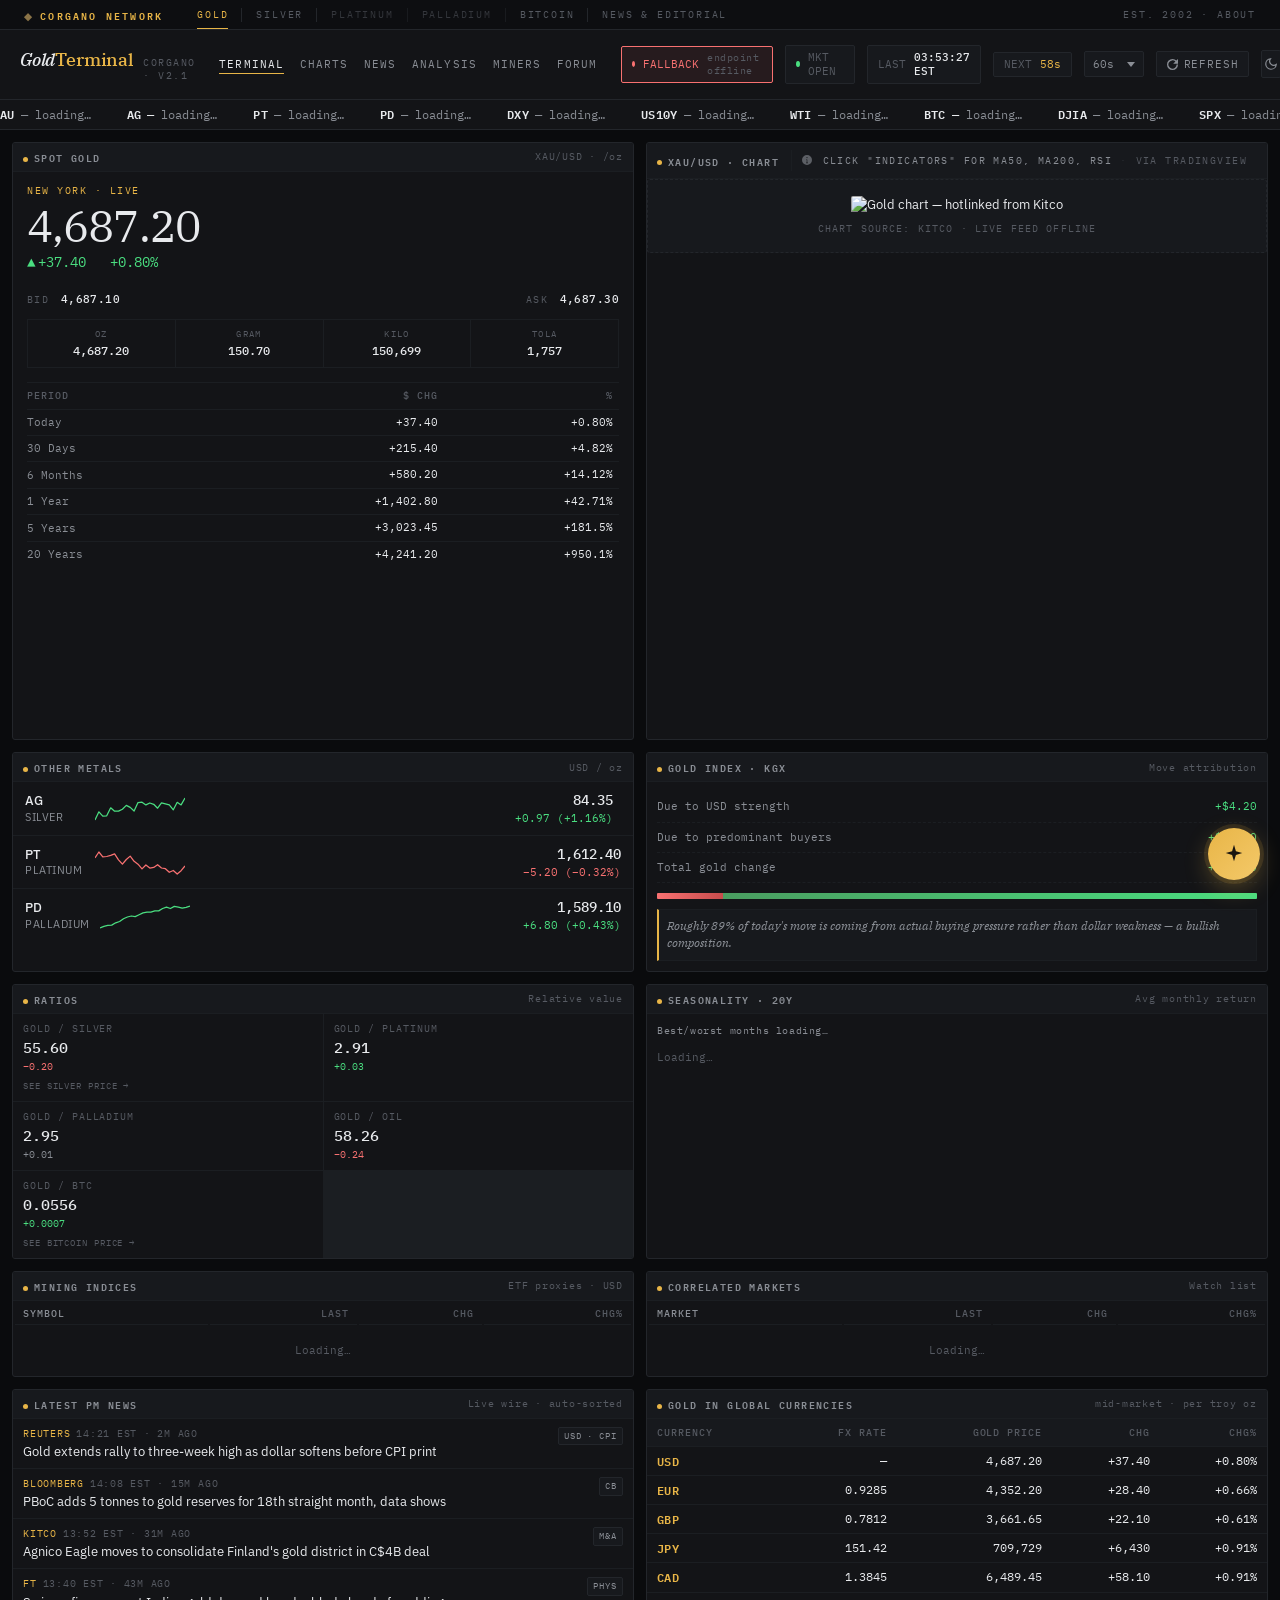
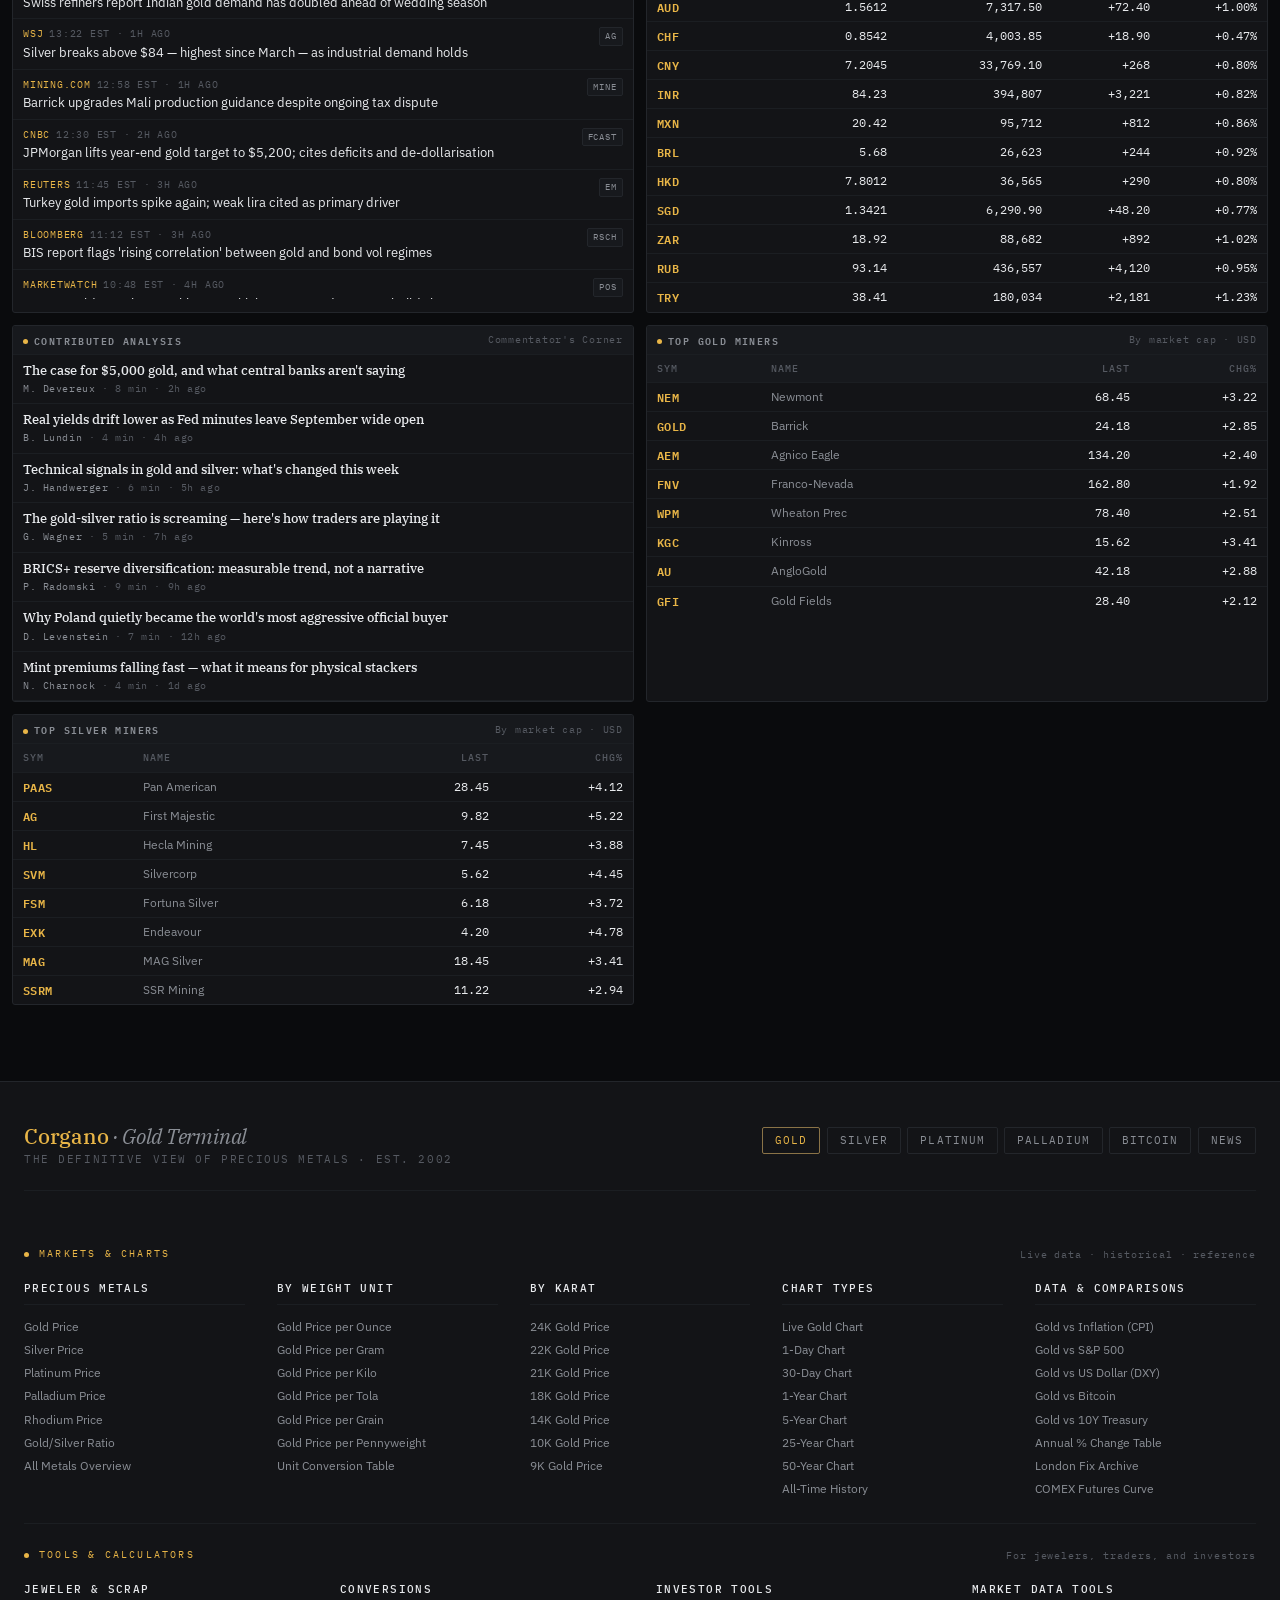
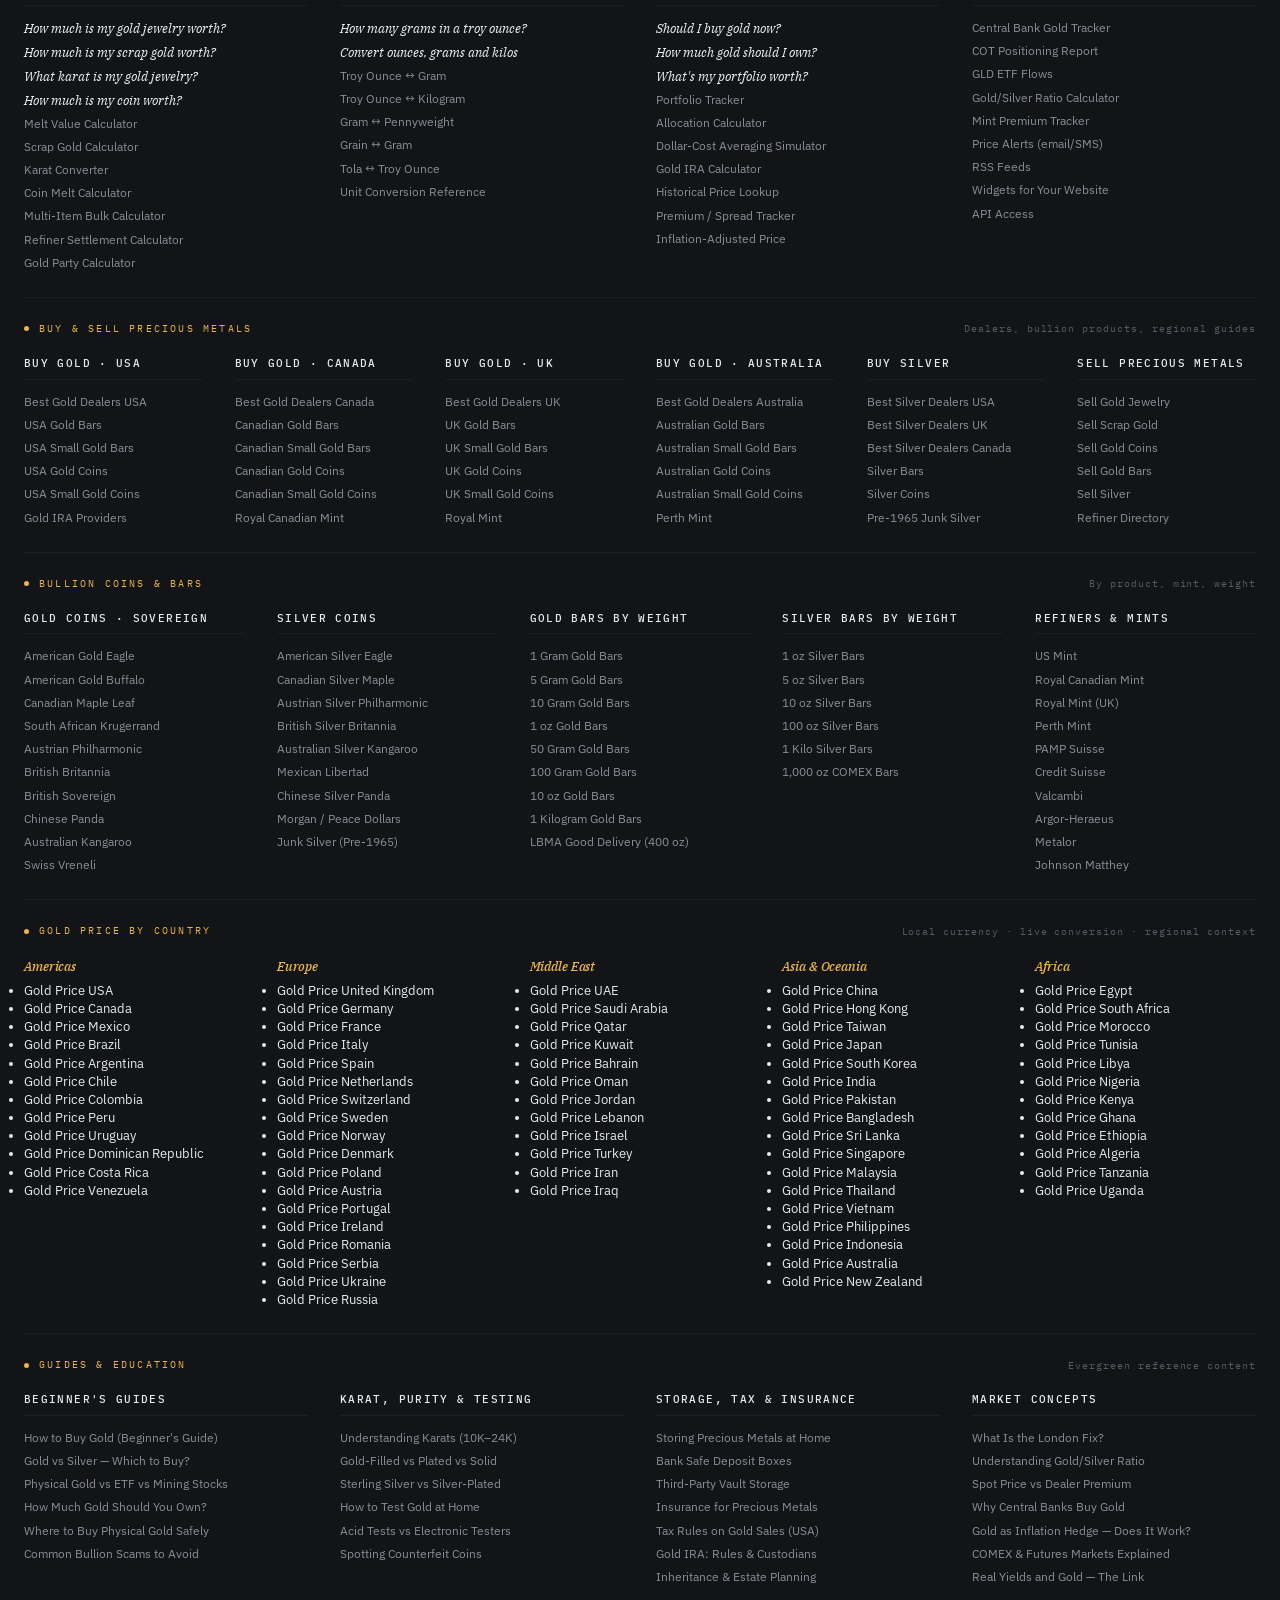
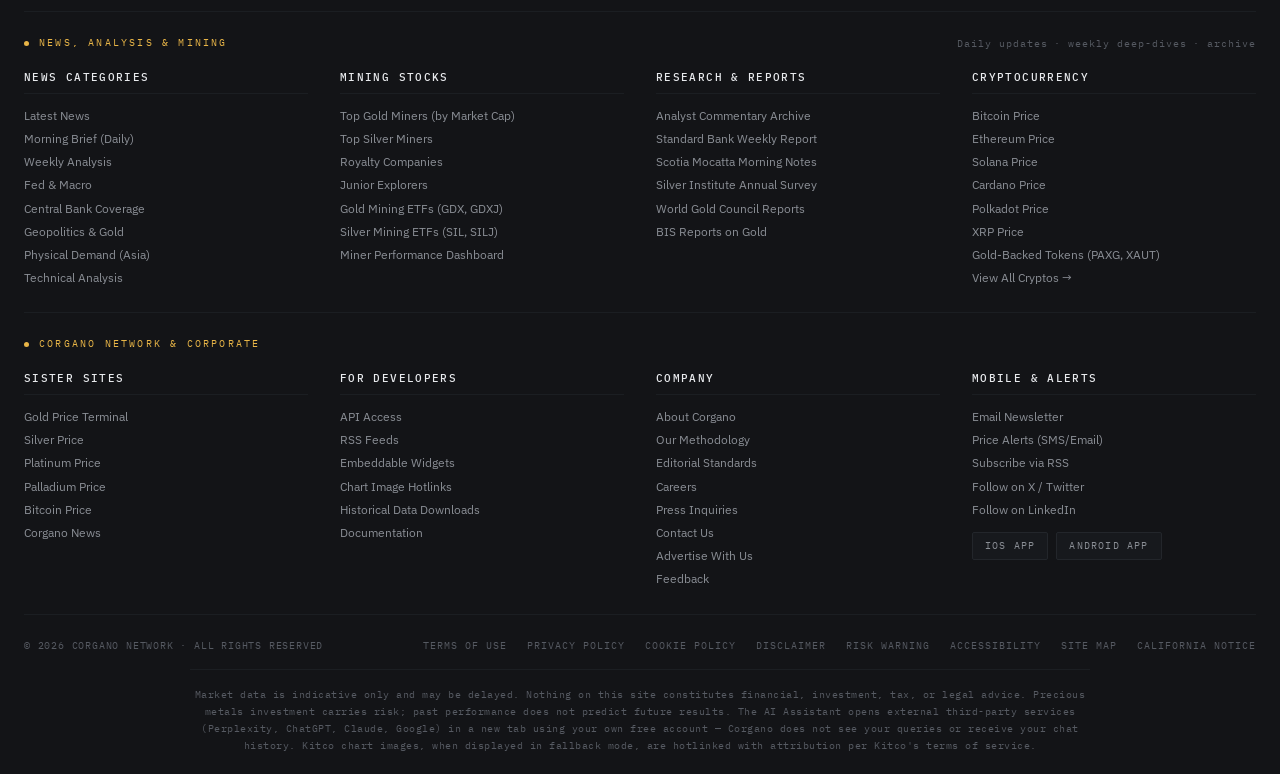
==== commit 63d05023: "ii" ====
--- a/public/index.html
+++ b/public/index.html
@@ -1735,7 +1735,7 @@
   <!-- Seasonality -->
   <section class="panel c6">
     <div class="panel-header">
-      <div class="panel-title"><span class="gold-dot"></span>SEASONALITY · 20Y</div>
+      <div class="panel-title" id="seasonality-title"><span class="gold-dot"></span>SEASONALITY · 20Y</div>
       <div class="panel-meta" id="seasonality-meta">Avg monthly return</div>
     </div>
     <div class="panel-body">
@@ -3285,11 +3285,17 @@
     const list = document.getElementById('seasonality-bars');
     const meta = document.getElementById('seasonality-meta');
     const summary = document.getElementById('seasonality-summary');
+    const title = document.getElementById('seasonality-title');
     if (!list) return;
 
+    const years = Number(seasonality && seasonality.years) || 0;
     const months = Array.isArray(seasonality && seasonality.months)
       ? [...seasonality.months].sort((a, b) => Number(a.month || 0) - Number(b.month || 0))
       : [];
+
+    if (title) {
+      title.innerHTML = '<span class="gold-dot"></span>' + (years > 0 ? 'SEASONALITY · ' + years + 'Y' : 'SEASONALITY · 20Y');
+    }
 
     if (meta) {
       if (seasonality && seasonality.generated_at) {
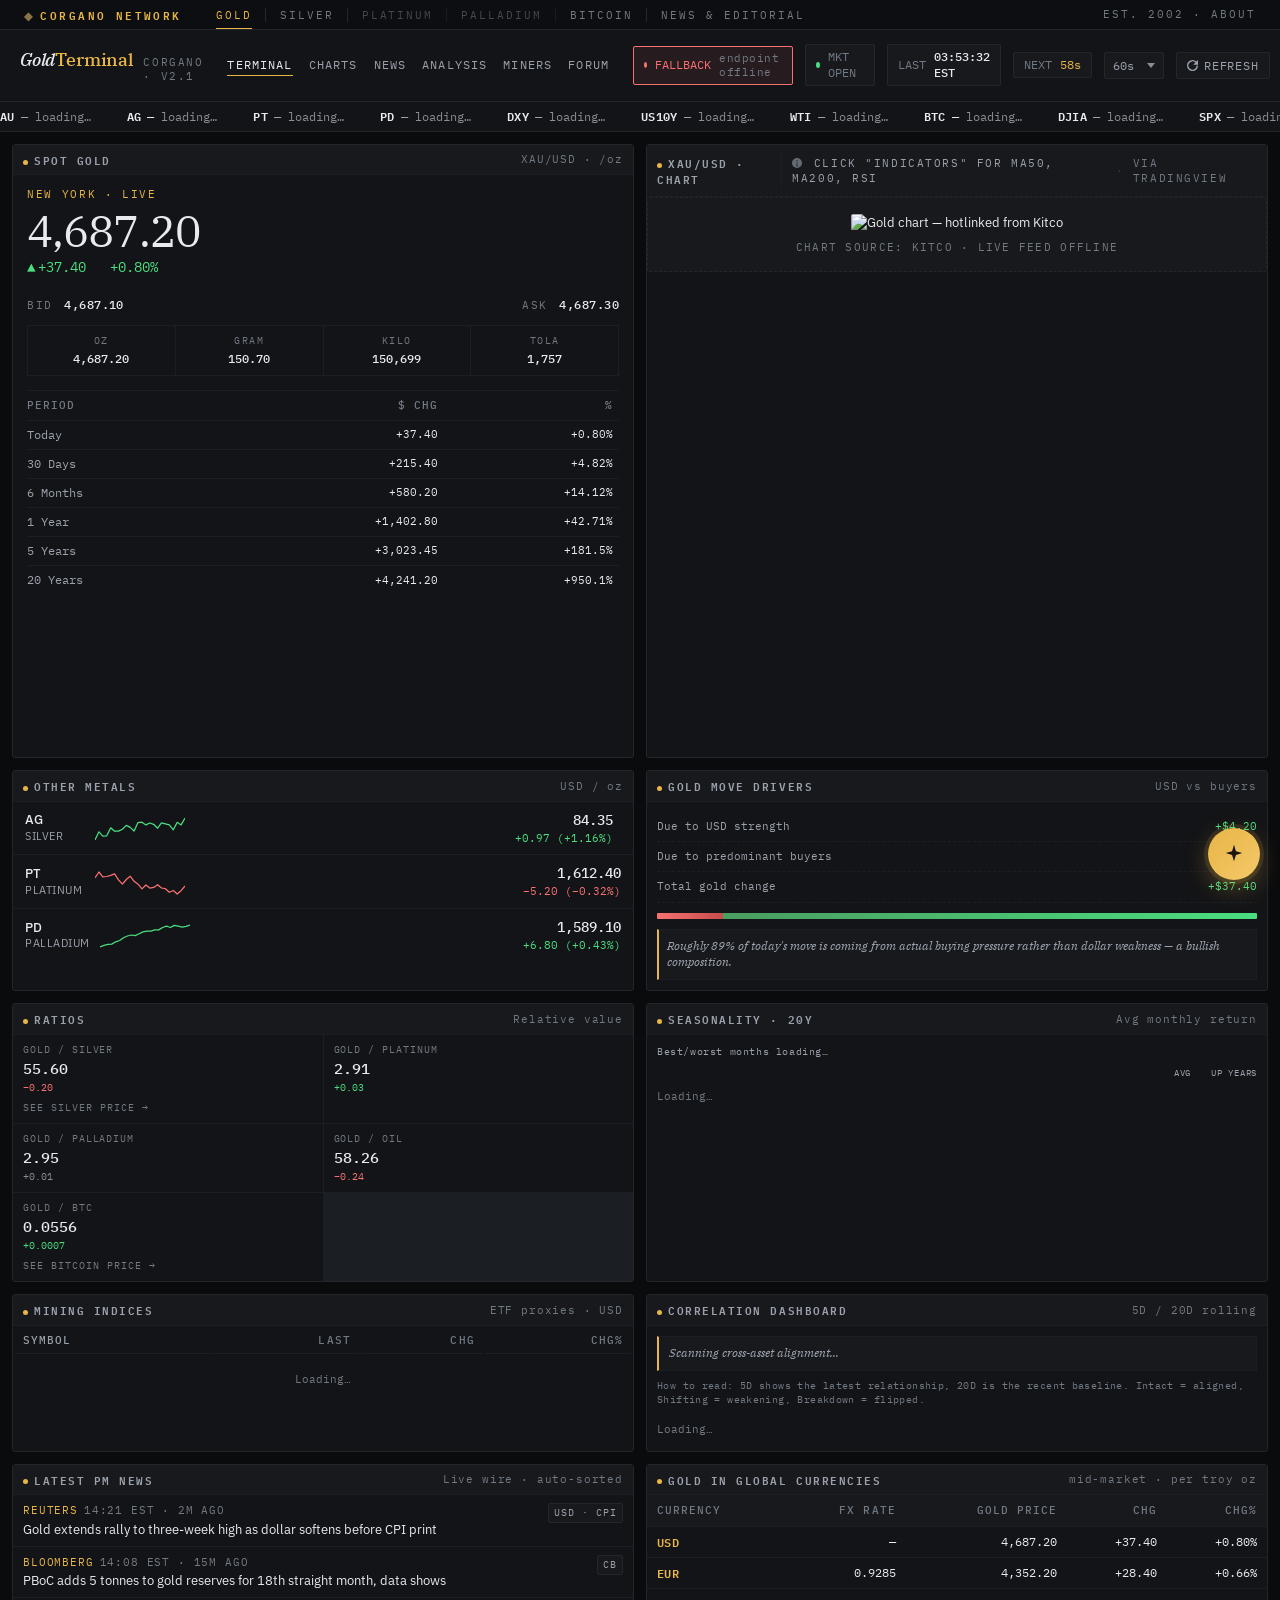
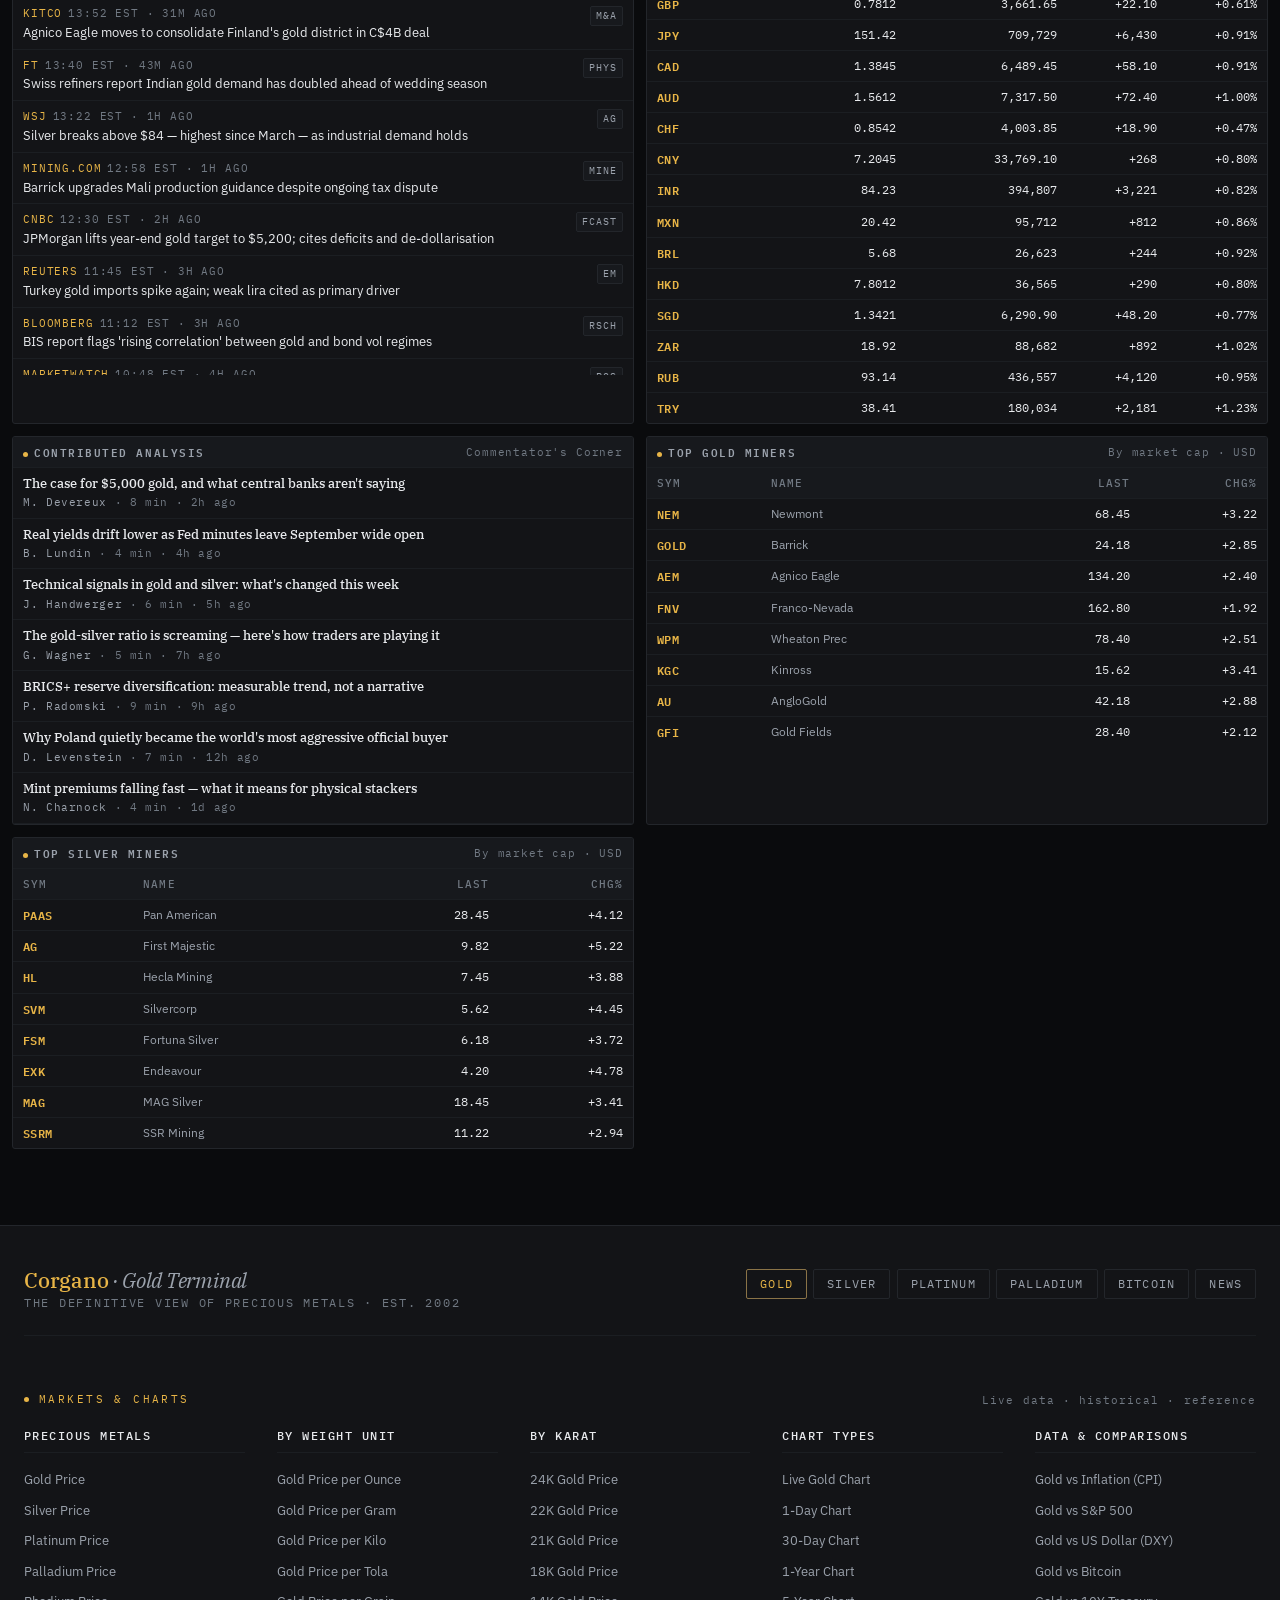
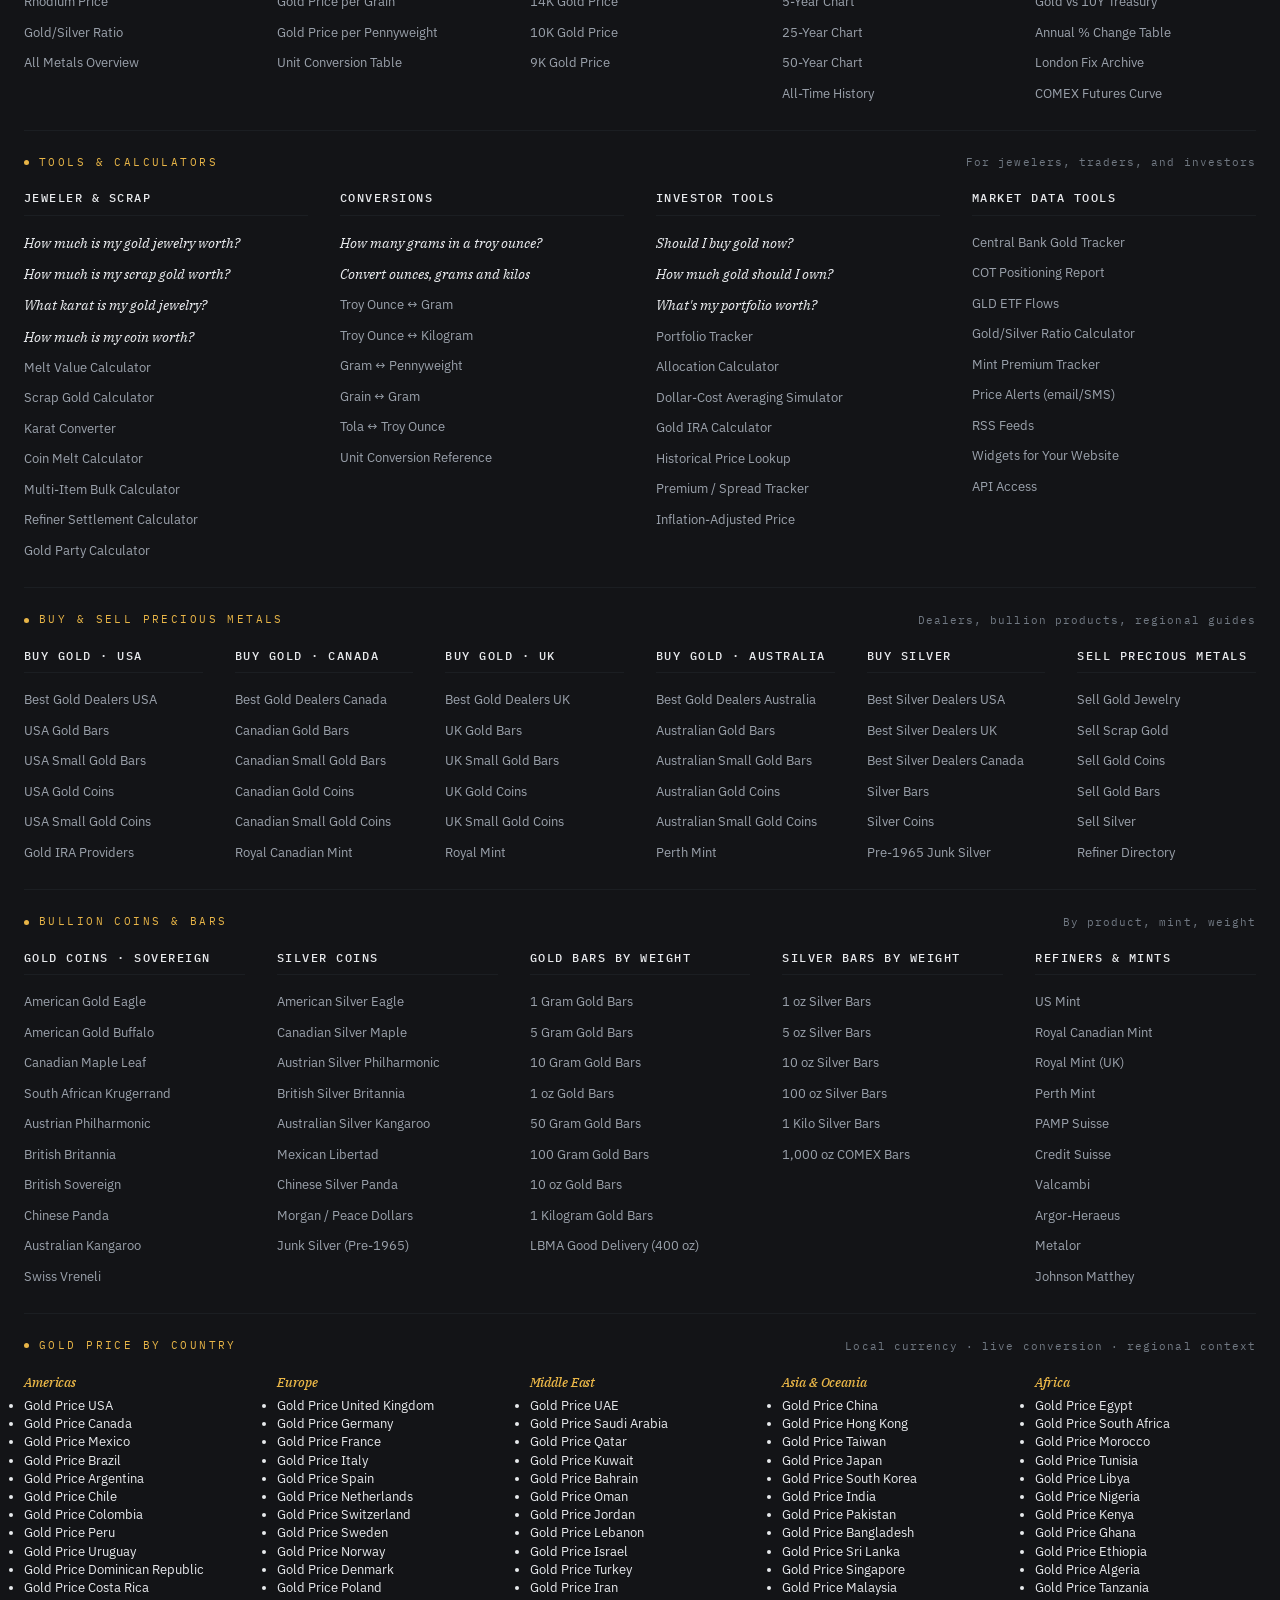
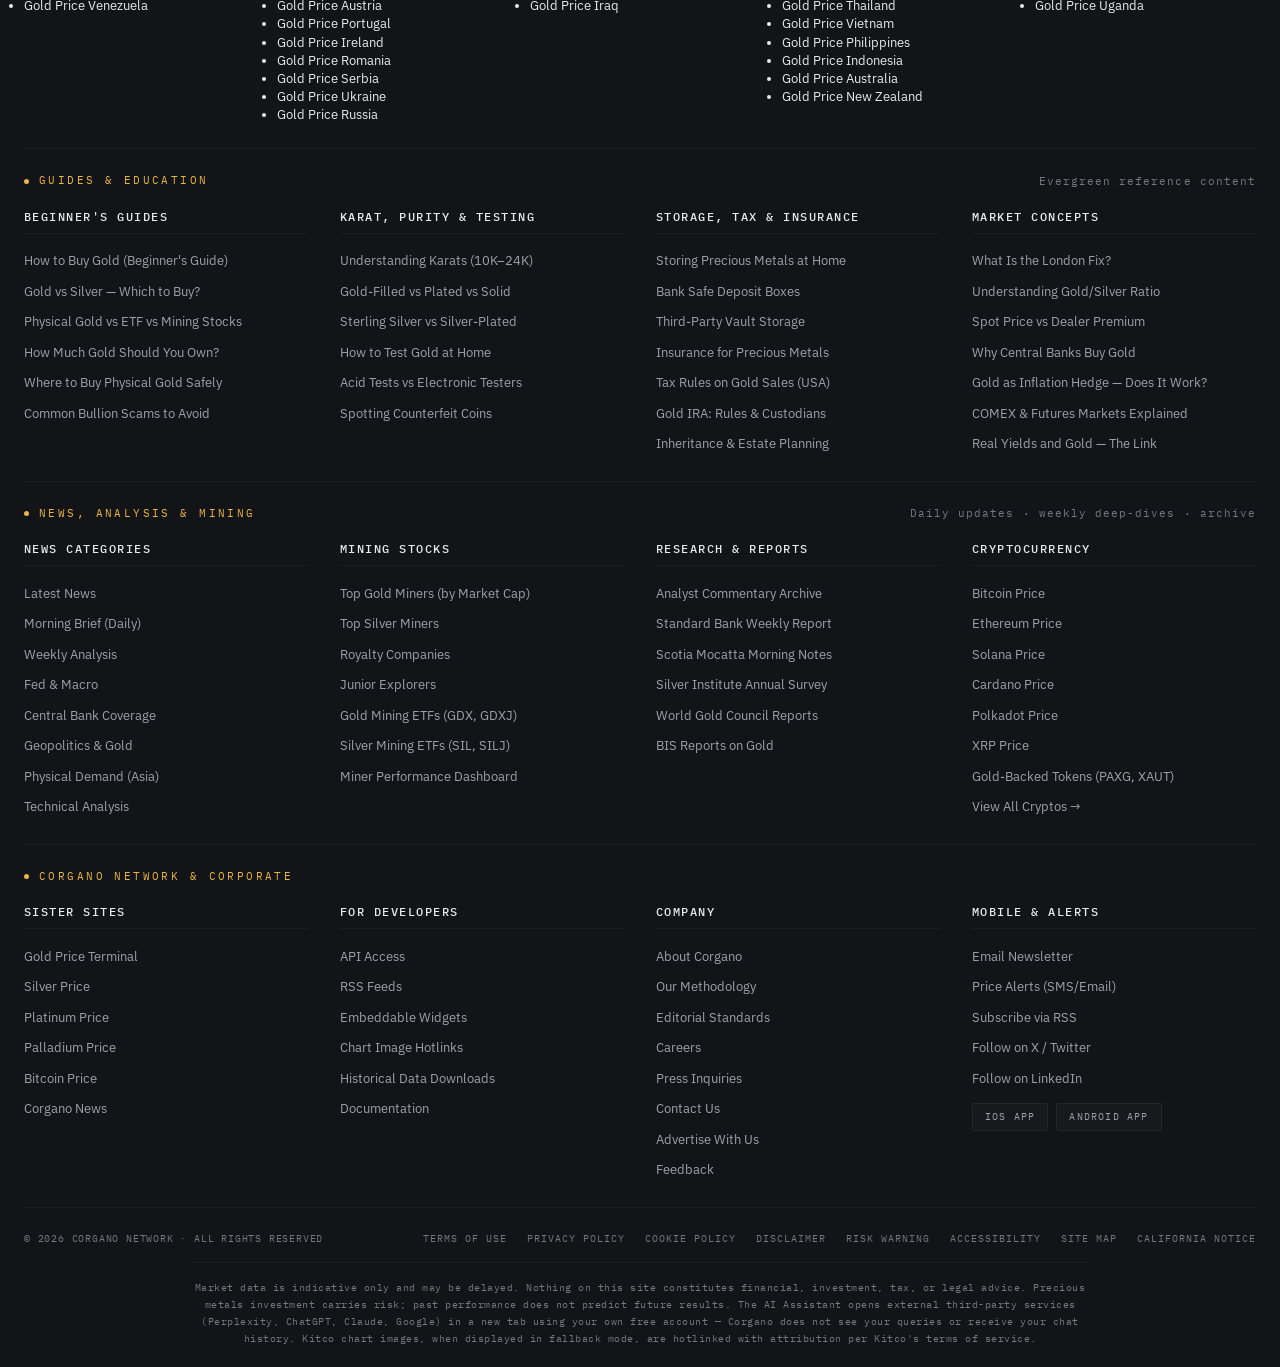
==== commit ea499cb9: "iii" ====
--- a/public/index.html
+++ b/public/index.html
@@ -33,8 +33,8 @@
     --border: #23262b;
     --border-soft: #1b1e22;
     --text: #e8eaed;
-    --text-muted: #8a8e95;
-    --text-dim: #565a62;
+    --text-muted: #9ba2ac;
+    --text-dim: #717983;
     --gold: #e8b547;
     --gold-bright: #f4c969;
     --gold-dim: #8a7347;
@@ -114,7 +114,7 @@
   .brand-mark em { color: var(--gold); font-style: normal; }
   .brand-sub {
     font-family: 'IBM Plex Mono', monospace;
-    font-size: 9.5px;
+    font-size: 10.5px;
     letter-spacing: 0.15em;
     text-transform: uppercase;
     color: var(--text-dim);
@@ -124,7 +124,7 @@
     display: flex;
     gap: 1rem;
     font-family: 'IBM Plex Mono', monospace;
-    font-size: 10.5px;
+    font-size: 11.5px;
     letter-spacing: 0.1em;
     text-transform: uppercase;
     color: var(--text-muted);
@@ -148,7 +148,7 @@
     border: 1px solid var(--border);
     border-radius: 2px;
     font-family: 'IBM Plex Mono', monospace;
-    font-size: 10.5px;
+    font-size: 11.5px;
   }
   .status-dot {
     width: 6px; height: 6px; border-radius: 50%;
@@ -185,7 +185,7 @@
     border: 1px solid var(--border);
     border-radius: 2px;
     font-family: 'IBM Plex Mono', monospace;
-    font-size: 10.5px;
+    font-size: 11.5px;
     text-transform: uppercase;
     letter-spacing: 0.08em;
     color: var(--text-muted);
@@ -200,7 +200,7 @@
     border: 1px solid var(--border);
     color: var(--text-muted);
     font-family: 'IBM Plex Mono', monospace;
-    font-size: 10.5px;
+    font-size: 11.5px;
     border-radius: 2px;
     appearance: none;
     padding-right: 22px;
@@ -220,7 +220,7 @@
     border: none;
     border-radius: 2px;
     font-family: 'IBM Plex Mono', monospace;
-    font-size: 10.5px;
+    font-size: 11.5px;
     text-transform: uppercase;
     letter-spacing: 0.1em;
     font-weight: 600;
@@ -285,7 +285,7 @@
   }
   .panel-title {
     font-family: 'IBM Plex Mono', monospace;
-    font-size: 10px;
+    font-size: 11px;
     font-weight: 600;
     letter-spacing: 0.14em;
     text-transform: uppercase;
@@ -301,7 +301,7 @@
   }
   .panel-meta {
     font-family: 'IBM Plex Mono', monospace;
-    font-size: 9.5px;
+    font-size: 10.5px;
     color: var(--text-dim);
     letter-spacing: 0.08em;
   }
@@ -320,7 +320,7 @@
   .spot-hero { padding: 12px 14px; }
   .spot-symbol {
     font-family: 'IBM Plex Mono', monospace;
-    font-size: 10px;
+    font-size: 11px;
     letter-spacing: 0.15em;
     color: var(--gold);
     text-transform: uppercase;
@@ -355,7 +355,7 @@
   .spot-kv { display: flex; flex-direction: column; gap: 2px; }
   .spot-kv-label {
     font-family: 'IBM Plex Mono', monospace;
-    font-size: 9.5px;
+    font-size: 10.5px;
     letter-spacing: 0.1em;
     text-transform: uppercase;
     color: var(--text-dim);
@@ -370,7 +370,7 @@
   /* ─── chart panel (TradingView embed) ─── */
   .chart-provider {
     font-family: 'IBM Plex Mono', monospace;
-    font-size: 9.5px;
+    font-size: 10.5px;
     letter-spacing: 0.15em;
     text-transform: uppercase;
     color: var(--text-dim);
@@ -475,6 +475,115 @@
     line-height: 1.45;
   }
 
+  .corr-summary {
+    margin-bottom: 10px;
+    padding: 8px 10px;
+    background: var(--bg-card);
+    border: 1px solid var(--border-soft);
+    border-left: 2px solid var(--gold);
+    color: var(--text-muted);
+    font-family: 'IBM Plex Serif', serif;
+    font-size: 11.5px;
+    font-style: italic;
+    line-height: 1.45;
+  }
+  .corr-explainer {
+    margin: -2px 0 10px;
+    color: var(--text-dim);
+    font-family: 'IBM Plex Mono', monospace;
+    font-size: 9.5px;
+    letter-spacing: 0.04em;
+    line-height: 1.55;
+  }
+  .corr-list {
+    display: flex;
+    flex-direction: column;
+    gap: 8px;
+  }
+  .corr-row {
+    padding: 9px 10px;
+    background: var(--bg-card);
+    border: 1px solid var(--border-soft);
+  }
+  .corr-row-top {
+    display: flex;
+    align-items: center;
+    justify-content: space-between;
+    gap: 10px;
+    margin-bottom: 7px;
+  }
+  .corr-market {
+    font-family: 'IBM Plex Mono', monospace;
+    font-size: 10.5px;
+    letter-spacing: 0.08em;
+    text-transform: uppercase;
+    color: var(--text);
+  }
+  .corr-state {
+    padding: 2px 7px;
+    border: 1px solid var(--border);
+    border-radius: 999px;
+    font-family: 'IBM Plex Mono', monospace;
+    font-size: 9px;
+    letter-spacing: 0.08em;
+    text-transform: uppercase;
+    white-space: nowrap;
+  }
+  .corr-state.up {
+    color: var(--up);
+    border-color: rgba(74, 222, 128, 0.25);
+    background: var(--up-bg);
+  }
+  .corr-state.down {
+    color: var(--down);
+    border-color: rgba(248, 113, 113, 0.25);
+    background: var(--down-bg);
+  }
+  .corr-state.flat {
+    color: var(--gold-bright);
+    border-color: rgba(232, 181, 71, 0.25);
+    background: rgba(232, 181, 71, 0.08);
+  }
+  .corr-row-body {
+    display: grid;
+    grid-template-columns: 58px 58px minmax(0, 1fr);
+    gap: 12px;
+    align-items: start;
+  }
+  .corr-metric {
+    display: flex;
+    flex-direction: column;
+    gap: 3px;
+    font-family: 'IBM Plex Mono', monospace;
+  }
+  .corr-metric-label {
+    font-size: 9px;
+    letter-spacing: 0.08em;
+    text-transform: uppercase;
+    color: var(--text-dim);
+  }
+  .corr-metric-value {
+    font-size: 12px;
+    color: var(--text);
+    font-variant-numeric: tabular-nums;
+  }
+  .corr-note {
+    font-family: 'IBM Plex Sans', sans-serif;
+    font-size: 11px;
+    color: var(--text-muted);
+    line-height: 1.35;
+  }
+  .corr-note strong {
+    display: block;
+    margin-bottom: 3px;
+    font-family: 'IBM Plex Mono', monospace;
+    font-size: 9px;
+    letter-spacing: 0.08em;
+    text-transform: uppercase;
+    color: var(--text-dim);
+    font-weight: 500;
+  }
+
   /* ─── seasonality ─── */
   .seasonality-list {
     display: flex;
@@ -488,6 +597,22 @@
     font-size: 10px;
     letter-spacing: 0.06em;
     line-height: 1.4;
+  }
+  .season-legend {
+    display: grid;
+    grid-template-columns: 36px minmax(0, 1fr) 72px 56px;
+    gap: 10px;
+    align-items: center;
+    margin-bottom: 6px;
+    color: var(--text-muted);
+    font-family: 'IBM Plex Mono', monospace;
+    font-size: 9px;
+    letter-spacing: 0.08em;
+    text-transform: uppercase;
+  }
+  .season-legend-label {
+    text-align: right;
+    white-space: nowrap;
   }
   .season-summary strong {
     color: var(--text-dim);
@@ -585,9 +710,9 @@
   }
   table.dt th {
     text-align: left;
-    padding: 7px 10px;
-    font-family: 'IBM Plex Mono', monospace;
-    font-size: 9.5px;
+    padding: 8px 10px;
+    font-family: 'IBM Plex Mono', monospace;
+    font-size: 10.5px;
     font-weight: 500;
     letter-spacing: 0.1em;
     text-transform: uppercase;
@@ -599,9 +724,10 @@
   }
   table.dt th.num, table.dt td.num { text-align: right; font-variant-numeric: tabular-nums; }
   table.dt td {
-    padding: 6px 10px;
+    padding: 7px 10px;
     border-bottom: 1px solid var(--border-soft);
     color: var(--text);
+    line-height: 1.4;
   }
   table.dt tr:last-child td { border-bottom: none; }
   table.dt tr:hover td { background: var(--bg-hover); }
@@ -634,7 +760,7 @@
   .news-item:hover .news-head { color: var(--gold); }
   .news-meta {
     font-family: 'IBM Plex Mono', monospace;
-    font-size: 9.5px;
+    font-size: 10.5px;
     letter-spacing: 0.08em;
     color: var(--text-dim);
     margin-bottom: 3px;
@@ -650,7 +776,7 @@
   }
   .news-tag {
     font-family: 'IBM Plex Mono', monospace;
-    font-size: 9px;
+    font-size: 10px;
     letter-spacing: 0.1em;
     text-transform: uppercase;
     padding: 2px 5px;
@@ -681,7 +807,7 @@
   }
   .cmt-byline {
     font-family: 'IBM Plex Mono', monospace;
-    font-size: 9.5px;
+    font-size: 10.5px;
     letter-spacing: 0.06em;
     color: var(--text-dim);
   }
@@ -690,13 +816,14 @@
   /* ─── lease rates / london fix compact tables ─── */
   .mini-table { width: 100%; font-family: 'IBM Plex Mono', monospace; font-size: 11px; }
   .mini-table th, .mini-table td {
-    padding: 4px 8px;
+    padding: 5px 8px;
     text-align: right;
     font-variant-numeric: tabular-nums;
+    line-height: 1.4;
   }
   .mini-table th:first-child, .mini-table td:first-child { text-align: left; color: var(--text-muted); }
   .mini-table th {
-    font-size: 9.5px;
+    font-size: 10.5px;
     text-transform: uppercase;
     letter-spacing: 0.1em;
     color: var(--text-dim);
@@ -728,7 +855,7 @@
   .featured-name { color: var(--text); transition: color 0.15s; }
   .featured-ticker {
     font-family: 'IBM Plex Mono', monospace;
-    font-size: 10px;
+    font-size: 11px;
     color: var(--text-dim);
   }
 
@@ -751,32 +878,32 @@
   .foot-brand-line {
     font-family: 'IBM Plex Serif', serif;
     font-style: italic;
-    font-size: 1rem;
+    font-size: 1.1rem;
     color: var(--text-muted);
     margin-bottom: 8px;
   }
   .foot-brand-line strong { color: var(--gold); font-style: normal; font-weight: 500; }
-  .foot-desc { font-size: 12px; color: var(--text-dim); line-height: 1.5; max-width: 40ch; }
+  .foot-desc { font-size: 13px; color: var(--text-dim); line-height: 1.7; max-width: 42ch; }
   .foot-col h4 {
     font-family: 'IBM Plex Mono', monospace;
-    font-size: 10px;
+    font-size: 11px;
     letter-spacing: 0.15em;
     text-transform: uppercase;
     color: var(--text-dim);
-    margin-bottom: 10px;
+    margin-bottom: 12px;
     font-weight: 500;
   }
-  .foot-col ul { list-style: none; display: flex; flex-direction: column; gap: 6px; }
-  .foot-col a { font-size: 12px; color: var(--text-muted); transition: color 0.15s; }
+  .foot-col ul { list-style: none; display: flex; flex-direction: column; gap: 8px; }
+  .foot-col a { font-size: 13px; line-height: 1.55; color: var(--text-muted); transition: color 0.15s; }
   .foot-col a:hover { color: var(--gold); }
   .foot-bottom {
     max-width: 1600px;
     margin: 1.5rem auto 0;
     font-family: 'IBM Plex Mono', monospace;
-    font-size: 10px;
+    font-size: 11px;
     color: var(--text-dim);
     letter-spacing: 0.05em;
-    line-height: 1.6;
+    line-height: 1.8;
   }
 
   /* ─── AI widget ─── */
@@ -834,7 +961,7 @@
   .ai-panel-title em { font-style: italic; color: var(--gold); }
   .ai-panel-sub {
     font-family: 'IBM Plex Mono', monospace;
-    font-size: 10px;
+    font-size: 11px;
     letter-spacing: 0.08em;
     color: var(--text-dim);
     text-transform: uppercase;
@@ -848,7 +975,7 @@
   }
   .ai-service-label {
     font-family: 'IBM Plex Mono', monospace;
-    font-size: 10px;
+    font-size: 11px;
     text-transform: uppercase;
     letter-spacing: 0.1em;
     color: var(--text-dim);
@@ -861,7 +988,7 @@
     border: 1px solid var(--border);
     border-radius: 2px;
     font-family: 'IBM Plex Mono', monospace;
-    font-size: 10.5px;
+    font-size: 11.5px;
     color: var(--text-muted);
     transition: all 0.15s;
   }
@@ -871,7 +998,7 @@
   .ai-prompts { padding: 10px 14px; }
   .ai-prompts h5 {
     font-family: 'IBM Plex Mono', monospace;
-    font-size: 9.5px;
+    font-size: 10.5px;
     letter-spacing: 0.15em;
     text-transform: uppercase;
     color: var(--text-dim);
@@ -954,7 +1081,7 @@
   }
   .cmt-category {
     font-family: 'IBM Plex Mono', monospace;
-    font-size: 9px;
+    font-size: 10px;
     letter-spacing: 0.12em;
     text-transform: uppercase;
     color: var(--text-dim);
@@ -981,7 +1108,7 @@
     gap: 10px;
     padding: 8px 0 0;
     font-family: 'IBM Plex Mono', monospace;
-    font-size: 10.5px;
+    font-size: 11.5px;
     color: var(--text-dim);
     letter-spacing: 0.04em;
     margin-bottom: 12px;
@@ -990,7 +1117,7 @@
     font-style: normal;
     text-transform: uppercase;
     letter-spacing: 0.15em;
-    font-size: 9.5px;
+    font-size: 10.5px;
     margin-right: 4px;
   }
   .bid-ask-strip b { color: var(--text); font-weight: 500; }
@@ -1011,7 +1138,7 @@
   }
   .unit-label {
     font-family: 'IBM Plex Mono', monospace;
-    font-size: 9px;
+    font-size: 10px;
     letter-spacing: 0.15em;
     text-transform: uppercase;
     color: var(--text-dim);
@@ -1034,9 +1161,9 @@
     border-top: 1px solid var(--border-soft);
   }
   .perf-table th {
-    padding: 6px 6px 6px 0;
+    padding: 7px 6px 7px 0;
     text-align: left;
-    font-size: 9.5px;
+    font-size: 10.5px;
     font-weight: 500;
     letter-spacing: 0.1em;
     text-transform: uppercase;
@@ -1048,13 +1175,14 @@
     font-variant-numeric: tabular-nums;
   }
   .perf-table td {
-    padding: 5px 6px 5px 0;
+    padding: 6px 6px 6px 0;
     border-bottom: 1px solid var(--border-soft);
     color: var(--text);
+    line-height: 1.4;
   }
   .perf-table td:first-child {
     color: var(--text-muted);
-    font-size: 10.5px;
+    font-size: 11.5px;
   }
   .perf-table tr:last-child td { border-bottom: none; }
   .perf-table tr:hover td { background: var(--bg-hover); }
@@ -1081,7 +1209,7 @@
     display: block;
     margin-top: 8px;
     font-family: 'IBM Plex Mono', monospace;
-    font-size: 9.5px;
+    font-size: 10.5px;
     letter-spacing: 0.12em;
     text-transform: uppercase;
     color: var(--text-dim);
@@ -1098,7 +1226,7 @@
   }
   .fallback-reason {
     color: var(--text-dim);
-    font-size: 9.5px;
+    font-size: 10.5px;
     text-transform: lowercase;
     letter-spacing: 0.05em;
   }
@@ -1114,7 +1242,7 @@
     background: #0d0e11;
     border-bottom: 1px solid var(--border);
     font-family: 'IBM Plex Mono', monospace;
-    font-size: 10px;
+    font-size: 11px;
     letter-spacing: 0.18em;
     text-transform: uppercase;
     overflow-x: auto;
@@ -1176,7 +1304,7 @@
   .network-strip-tag {
     margin-left: auto;
     color: var(--text-dim);
-    font-size: 9.5px;
+    font-size: 10.5px;
     flex-shrink: 0;
   }
 
@@ -1218,7 +1346,7 @@
     display: block;
     margin-top: 4px;
     font-family: 'IBM Plex Mono', monospace;
-    font-size: 9px;
+    font-size: 10px;
     letter-spacing: 0.1em;
     color: var(--text-dim);
     text-transform: uppercase;
@@ -1259,7 +1387,7 @@
   .mf-brand-line strong { color: var(--gold); font-weight: 500; font-style: normal; }
   .mf-brand-tag {
     font-family: 'IBM Plex Mono', monospace;
-    font-size: 10.5px;
+    font-size: 11.5px;
     letter-spacing: 0.15em;
     text-transform: uppercase;
     color: var(--text-dim);
@@ -1267,11 +1395,11 @@
 
   .mf-network { display: flex; gap: 0.4rem; flex-wrap: wrap; }
   .mf-network a {
-    padding: 5px 12px;
+    padding: 6px 13px;
     border: 1px solid var(--border);
     border-radius: 2px;
     font-family: 'IBM Plex Mono', monospace;
-    font-size: 10.5px;
+    font-size: 11.5px;
     letter-spacing: 0.1em;
     text-transform: uppercase;
     color: var(--text-muted);
@@ -1286,7 +1414,7 @@
   }
   .mf-section-label {
     font-family: 'IBM Plex Mono', monospace;
-    font-size: 10px;
+    font-size: 11px;
     letter-spacing: 0.22em;
     text-transform: uppercase;
     color: var(--gold);
@@ -1304,7 +1432,7 @@
   .mf-section-label .mf-section-meta {
     margin-left: auto;
     color: var(--text-dim);
-    font-size: 9.5px;
+    font-size: 10.5px;
     letter-spacing: 0.1em;
     text-transform: none;
   }
@@ -1317,12 +1445,12 @@
 
   .mf-col h5 {
     font-family: 'IBM Plex Mono', monospace;
-    font-size: 10.5px;
+    font-size: 11.5px;
     font-weight: 500;
     letter-spacing: 0.13em;
     text-transform: uppercase;
     color: var(--text);
-    margin-bottom: 0.75rem;
+    margin-bottom: 0.9rem;
     padding-bottom: 0.5rem;
     border-bottom: 1px solid var(--border-soft);
   }
@@ -1330,21 +1458,21 @@
     list-style: none;
     display: flex;
     flex-direction: column;
-    gap: 3px;
+    gap: 5px;
   }
   .mf-col li a {
     display: block;
-    font-size: 12px;
+    font-size: 13px;
     color: var(--text-muted);
-    padding: 2px 0;
-    line-height: 1.35;
+    padding: 3px 0;
+    line-height: 1.5;
     transition: color 0.15s, padding-left 0.15s;
   }
   .mf-col li a:hover { color: var(--gold); padding-left: 4px; }
   .mf-col li a.q {
     font-family: 'IBM Plex Serif', serif;
     font-style: italic;
-    font-size: 12.5px;
+    font-size: 13.5px;
     color: var(--text);
   }
   .mf-col li a.q:hover { color: var(--gold); }
@@ -1453,6 +1581,37 @@
     .spot-price { font-size: 2.2rem; }
     .ai-panel { width: calc(100vw - 2.5rem); }
     .foot-grid { grid-template-columns: 1fr; }
+    .corr-row-body { grid-template-columns: repeat(2, minmax(0, auto)); }
+    .corr-note { grid-column: 1 / -1; }
+
+    table.dt { font-size: 11px; }
+    table.dt th {
+      padding: 7px 8px;
+      font-size: 10px;
+    }
+    table.dt td {
+      padding: 6px 8px;
+      line-height: 1.35;
+    }
+    table.dt .name { font-size: 11px; }
+
+    .mini-table { font-size: 10.5px; }
+    .mini-table th, .mini-table td {
+      padding: 4px 6px;
+      line-height: 1.35;
+    }
+    .mini-table th { font-size: 10px; }
+
+    .perf-table { font-size: 10.5px; }
+    .perf-table th {
+      padding: 6px 4px 6px 0;
+      font-size: 10px;
+    }
+    .perf-table td {
+      padding: 5px 4px 5px 0;
+      line-height: 1.35;
+    }
+    .perf-table td:first-child { font-size: 11px; }
   }
 </style>
 </head>
@@ -1664,11 +1823,11 @@
 
   <!-- ── ROW 2: KGI + RATIOS + SEASONALITY ── -->
 
-  <!-- KGI-style attribution -->
+  <!-- Move attribution -->
   <section class="panel c3">
     <div class="panel-header">
-      <div class="panel-title"><span class="gold-dot"></span>GOLD INDEX · KGX</div>
-      <div class="panel-meta">Move attribution</div>
+      <div class="panel-title"><span class="gold-dot"></span>GOLD MOVE DRIVERS</div>
+      <div class="panel-meta">USD vs buyers</div>
     </div>
     <div class="panel-body" id="kgi-body">
       <div class="kgi-row">
@@ -1740,6 +1899,12 @@
     </div>
     <div class="panel-body">
       <div class="season-summary" id="seasonality-summary">Best/worst months loading…</div>
+      <div class="season-legend" aria-hidden="true">
+        <span></span>
+        <span></span>
+        <span class="season-legend-label">Avg</span>
+        <span class="season-legend-label" title="Share of sampled years this month finished positive">Up years</span>
+      </div>
       <div class="seasonality-list" id="seasonality-bars">
         <div class="season-empty">Loading…</div>
       </div>
@@ -1766,21 +1931,18 @@
     </div>
   </section>
 
-  <!-- Correlated markets -->
+  <!-- Correlation dashboard -->
   <section class="panel c6">
     <div class="panel-header">
-      <div class="panel-title"><span class="gold-dot"></span>CORRELATED MARKETS</div>
-      <div class="panel-meta">Watch list</div>
+      <div class="panel-title"><span class="gold-dot"></span>CORRELATION DASHBOARD</div>
+      <div class="panel-meta">5D / 20D rolling</div>
     </div>
-    <div class="panel-body tight">
-      <table class="mini-table">
-        <thead>
-          <tr><th>Market</th><th>Last</th><th>Chg</th><th>Chg%</th></tr>
-        </thead>
-        <tbody id="correlated-tbody">
-          <tr><td colspan="4" style="text-align:center; padding:16px; color:var(--text-dim); font-family:'IBM Plex Mono',monospace; font-size:10.5px;">Loading…</td></tr>
-        </tbody>
-      </table>
+    <div class="panel-body">
+      <div class="corr-summary" id="correlation-summary">Scanning cross-asset alignment…</div>
+      <div class="corr-explainer">How to read: 5D shows the latest relationship, 20D is the recent baseline. Intact = aligned, Shifting = weakening, Breakdown = flipped.</div>
+      <div class="corr-list" id="correlation-list">
+        <div class="season-empty">Loading…</div>
+      </div>
     </div>
   </section>
 
@@ -2794,6 +2956,7 @@
       renderNews(d.news);
       renderCorganoArticles(d.corgano_articles);
       renderSeasonality(d.seasonality);
+      renderCorrelationDashboard(d.correlations);
       renderTicker(d.metals, d.stocks, d.ratios);
       updateLastStamp(d.updated_at);
 
@@ -3253,6 +3416,39 @@
       '<div class="kgi-summary">' + esc(kgx.summary || '') + '</div>';
   }
 
+  function renderCorrelationDashboard(correlations) {
+    const summary = document.getElementById('correlation-summary');
+    const list = document.getElementById('correlation-list');
+    if (!summary || !list) return;
+
+    const rows = Array.isArray(correlations && correlations.rows) ? correlations.rows : [];
+    summary.textContent = correlations && correlations.summary
+      ? correlations.summary
+      : 'Correlation signals unavailable.';
+
+    if (!rows.length) {
+      list.innerHTML = '<div class="season-empty">Correlation data unavailable</div>';
+      return;
+    }
+
+    const fmtCorr = (value) => value == null || isNaN(value) ? '—' : (value > 0 ? '+' : '') + Number(value).toFixed(2);
+
+    list.innerHTML = rows.map(row => {
+      const tone = row.tone || 'flat';
+      return '<div class="corr-row">' +
+          '<div class="corr-row-top">' +
+            '<span class="corr-market">' + esc(row.label || 'Market') + '</span>' +
+            '<span class="corr-state ' + tone + '">' + esc(row.state_label || 'Mixed') + '</span>' +
+          '</div>' +
+          '<div class="corr-row-body">' +
+            '<span class="corr-metric"><span class="corr-metric-label">5D</span><span class="corr-metric-value">' + fmtCorr(row.corr_5d) + '</span></span>' +
+            '<span class="corr-metric"><span class="corr-metric-label">20D</span><span class="corr-metric-value">' + fmtCorr(row.corr_20d) + '</span></span>' +
+            '<span class="corr-note"><strong>' + esc(row.relationship || 'Bias') + '</strong>' + esc(row.note || '') + '</span>' +
+          '</div>' +
+        '</div>';
+    }).join('');
+  }
+
   function renderRatios(metals) {
     if (!metals || !metals.gold || metals.gold.price == null) return;
     const grid = document.getElementById('ratios-grid');
@@ -3345,7 +3541,7 @@
           '<span class="season-month">' + names[labelIndex] + '</span>' +
           '<div class="season-bar"><div class="season-fill ' + tone + '" style="' + barStyle + '"></div></div>' +
           '<span class="season-val ' + tone + '">' + (avg > 0 ? '+' : '') + fmt(avg, 2) + '%</span>' +
-          '<span class="season-hit">' + hit + '% ↑</span>' +
+          '<span class="season-hit" title="Share of sampled years this month finished positive">' + hit + '% ↑</span>' +
         '</div>';
     }).join('');
   }
